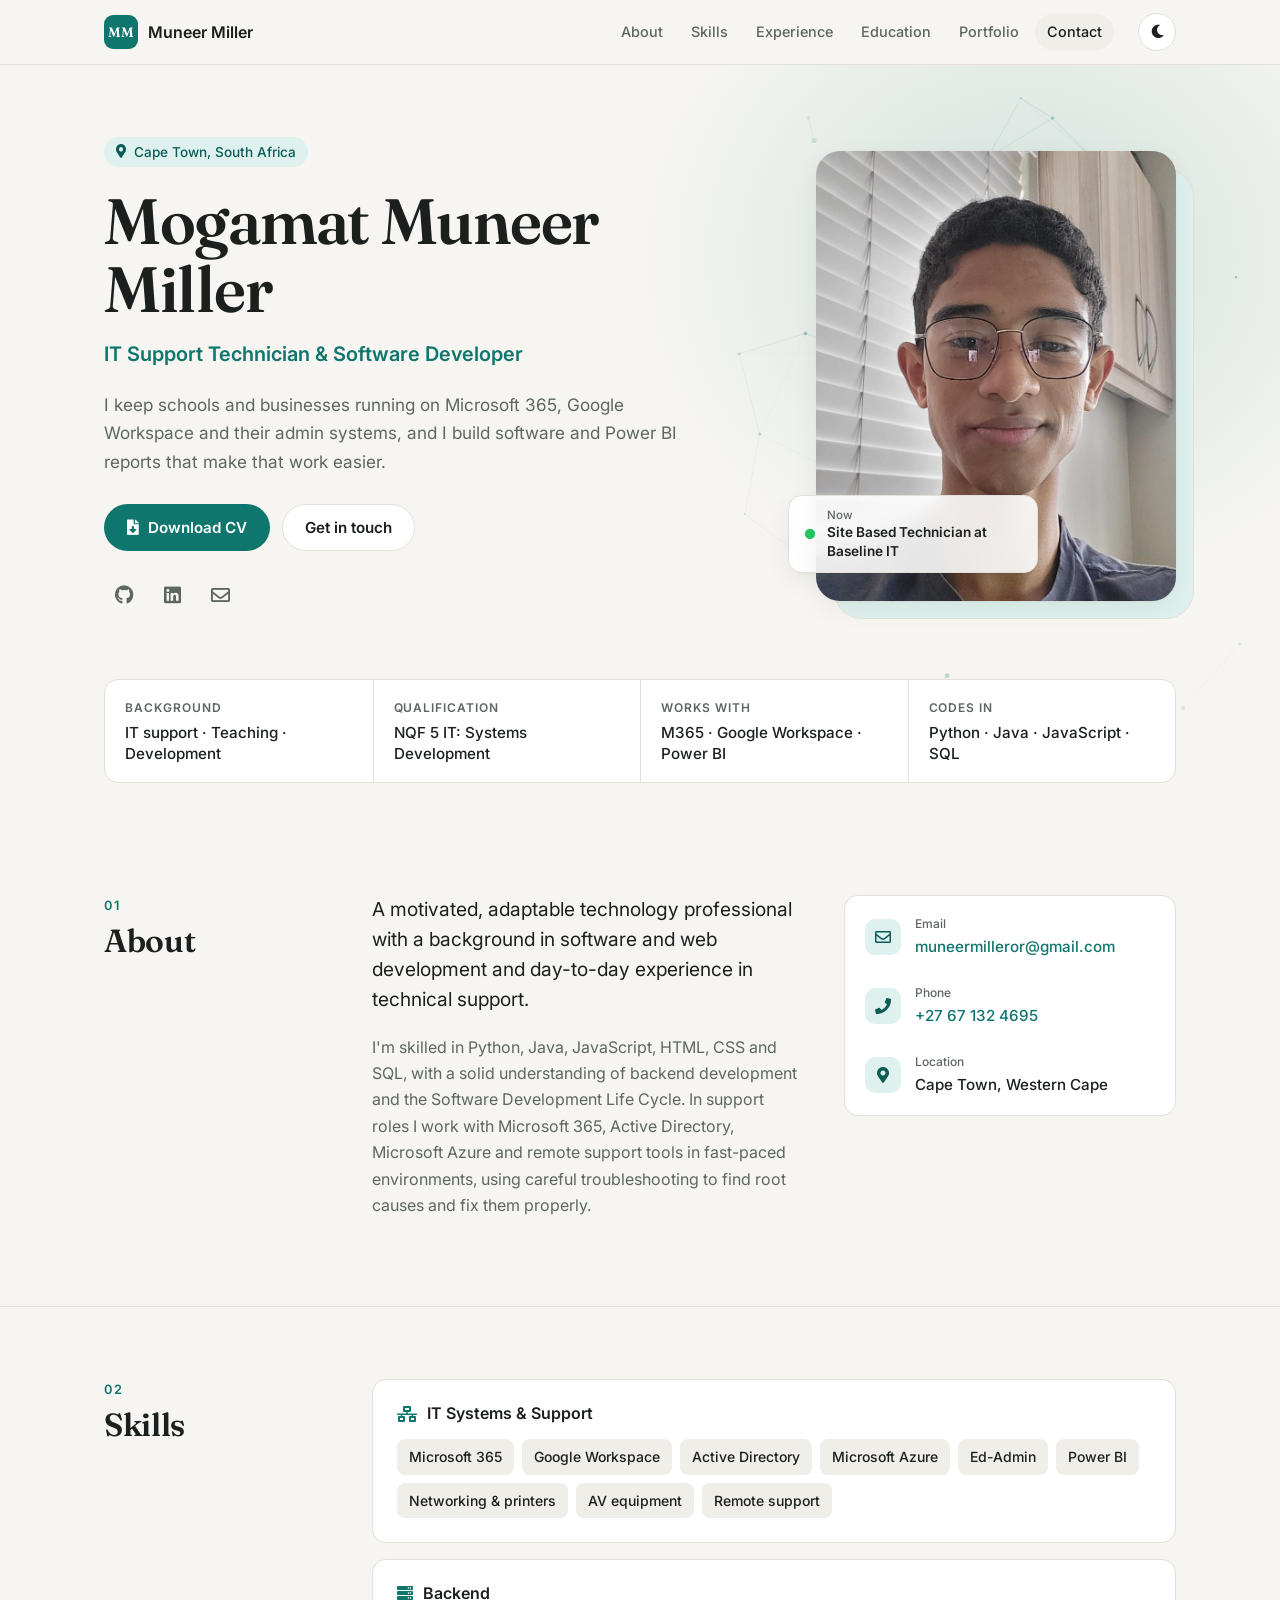
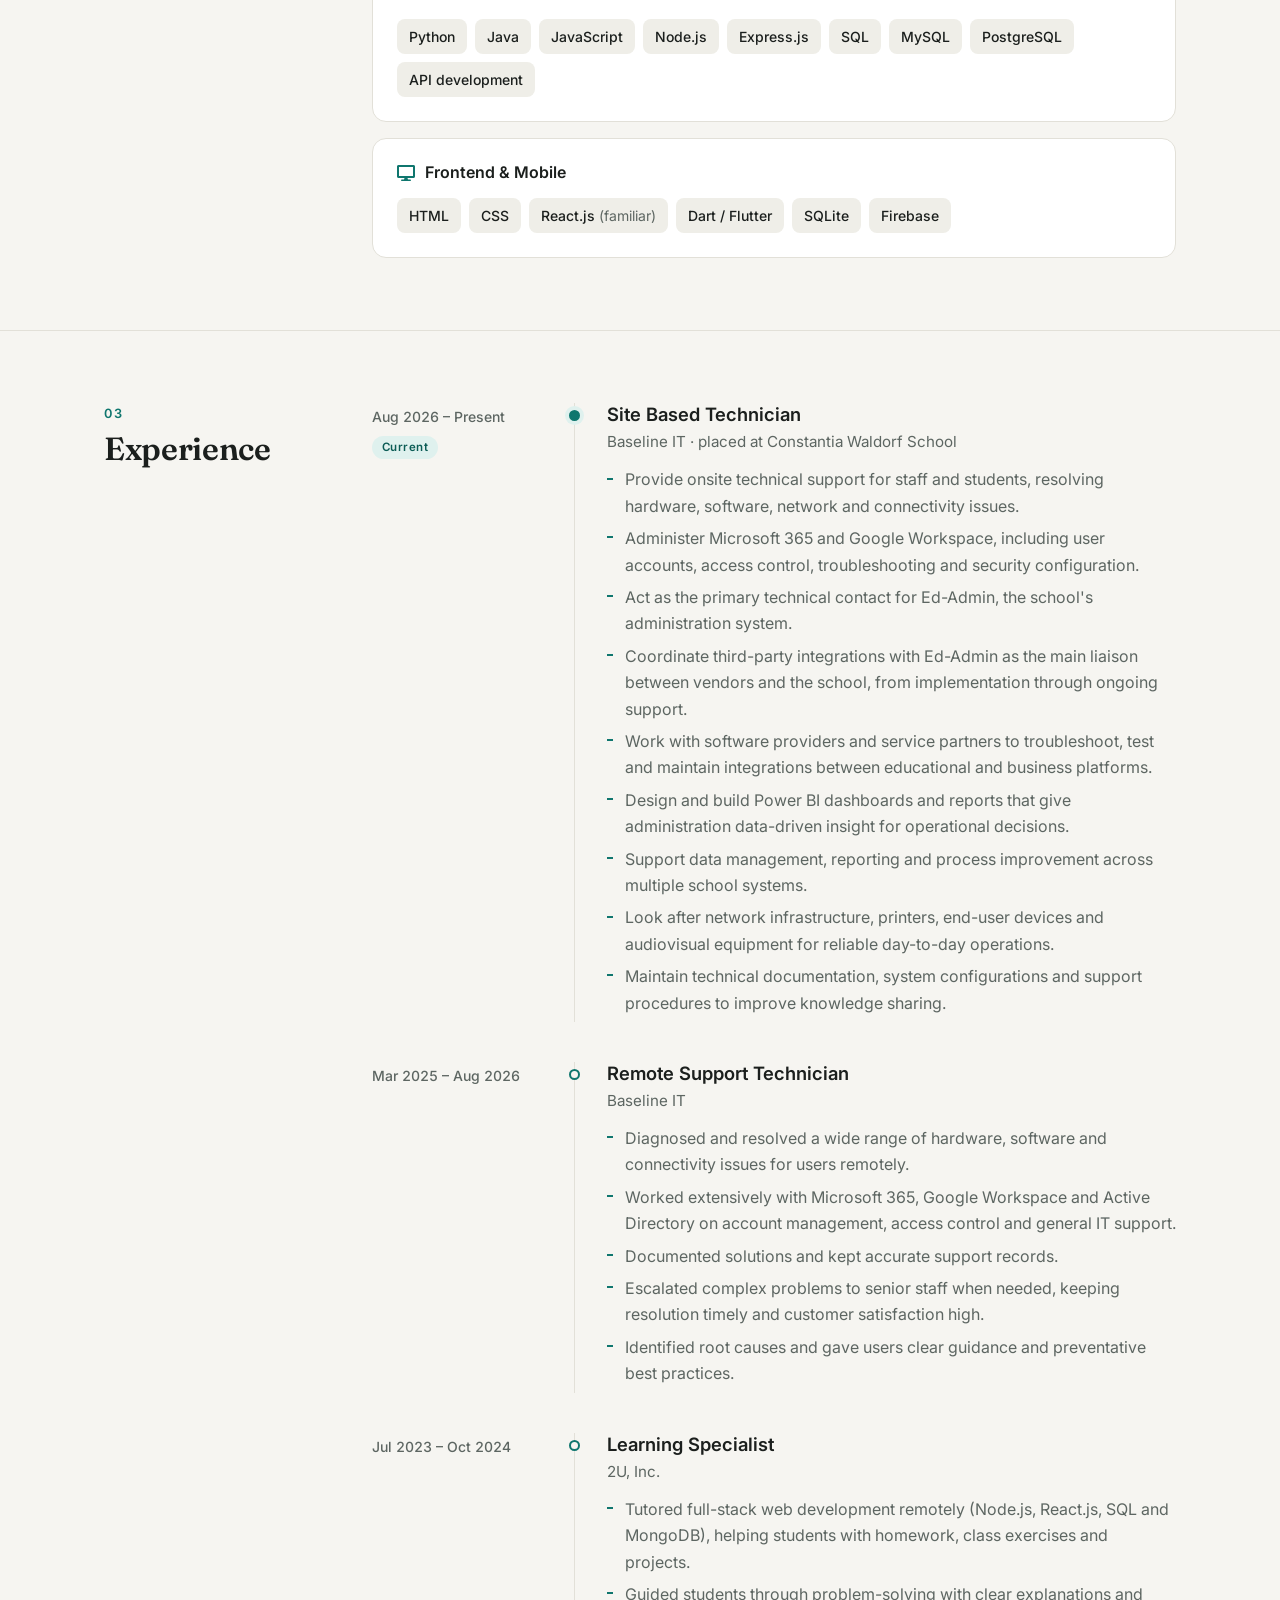
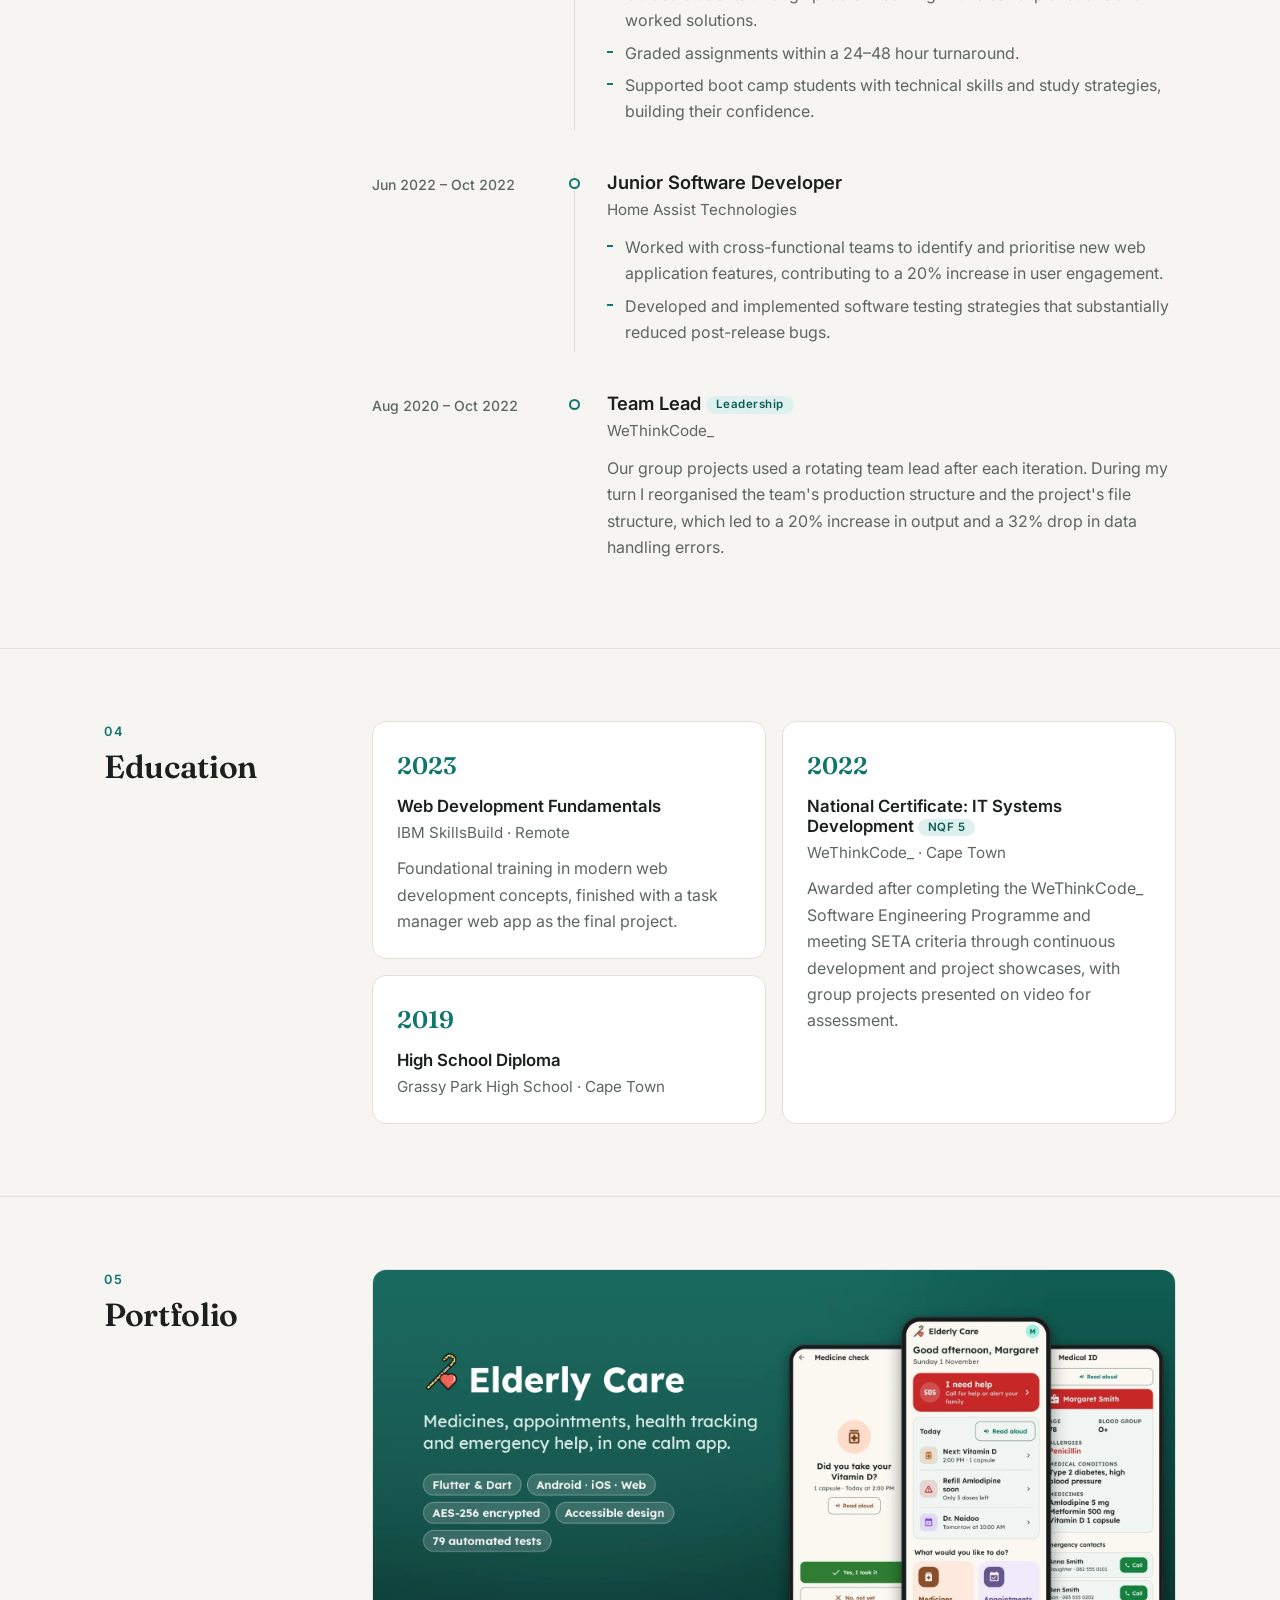
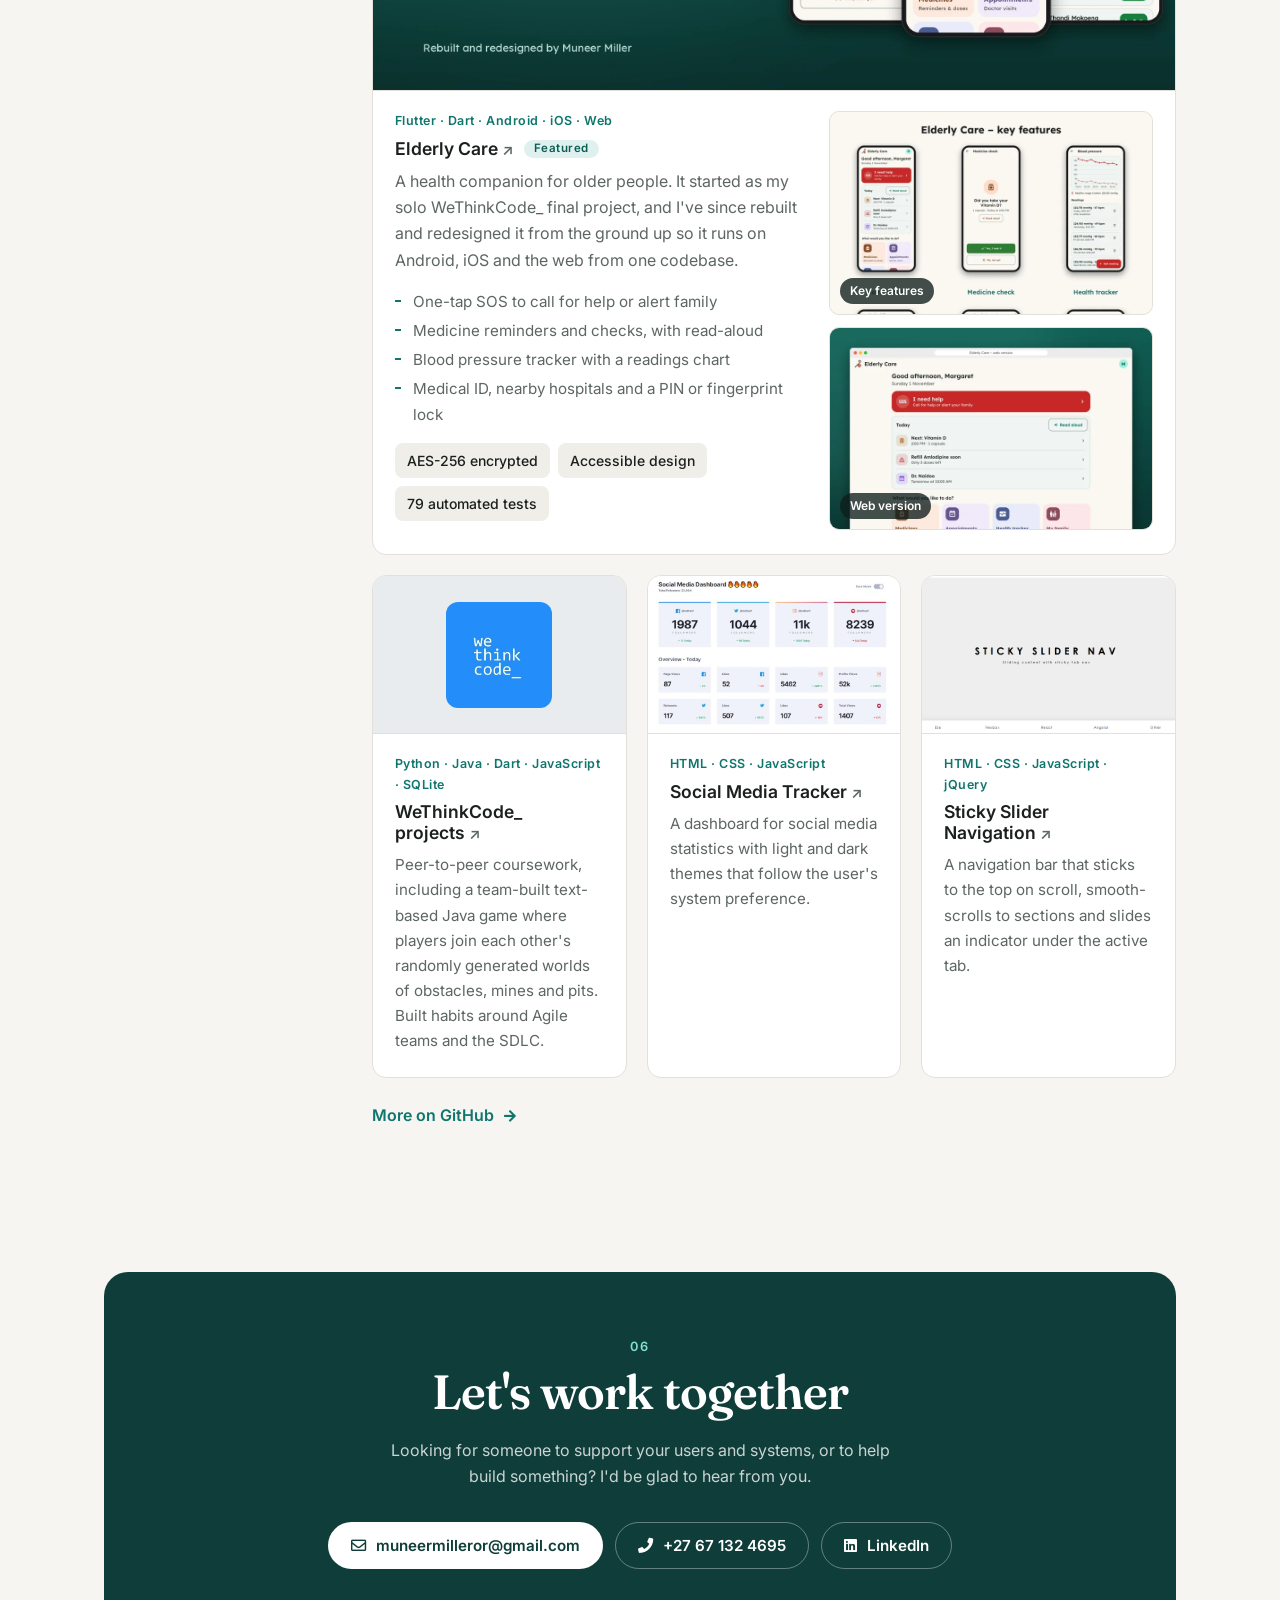
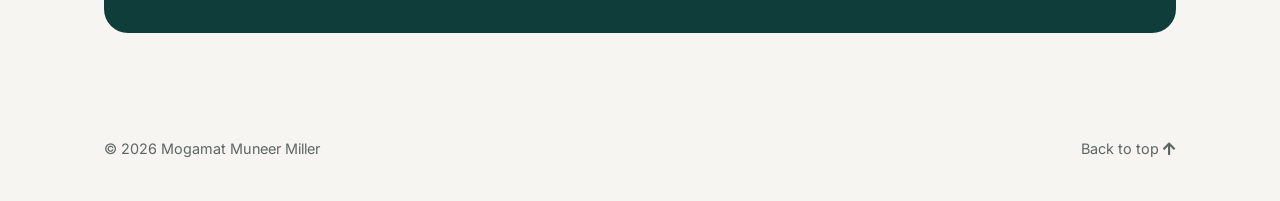
==== index.html @ 49e75837 "Feature the Elderly Care app in the portfolio with new screenshots - Elderly Care becomes a full-wid" ====
<!DOCTYPE html>
<html lang="en-ZA">
  <head>
    <meta charset="UTF-8">
    <meta name="viewport" content="width=device-width, initial-scale=1">
    <title>Mogamat Muneer Miller | IT Support &amp; Software Developer</title>
    <meta name="description" content="CV of Mogamat Muneer Miller, a Cape Town based IT technician and software developer working across Microsoft 365, Google Workspace, Power BI, Python, Java and JavaScript.">
    <meta name="author" content="Mogamat Muneer Miller">
    <meta property="og:type" content="profile">
    <meta property="og:title" content="Mogamat Muneer Miller | IT Support &amp; Software Developer">
    <meta property="og:description" content="IT technician and software developer based in Cape Town, South Africa.">
    <meta property="og:image" content="https://muneermiller.github.io/images/Profile_Pic.jpg">
    <meta name="theme-color" content="#f6f5f1" media="(prefers-color-scheme: light)">
    <meta name="theme-color" content="#121614" media="(prefers-color-scheme: dark)">
    <link rel="icon" href="data:image/svg+xml,%3Csvg xmlns='http://www.w3.org/2000/svg' viewBox='0 0 64 64'%3E%3Crect width='64' height='64' rx='14' fill='%230f766e'/%3E%3Ctext x='32' y='42' font-family='Georgia,serif' font-size='28' font-weight='600' fill='white' text-anchor='middle'%3EMM%3C/text%3E%3C/svg%3E">

    <!-- Apply saved theme before paint to avoid a flash -->
    <script>
      try {
        var t = localStorage.getItem('theme');
        if (t === 'dark' || t === 'light') document.documentElement.setAttribute('data-theme', t);
      } catch (e) {}
    </script>

    <link rel="preconnect" href="https://fonts.googleapis.com">
    <link rel="preconnect" href="https://fonts.gstatic.com" crossorigin>
    <link rel="stylesheet" href="https://fonts.googleapis.com/css2?family=Fraunces:opsz,wght@9..144,500;9..144,600&family=Inter:wght@400;500;600&display=swap">
    <link href="css/font-awesome/css/all.min.css?ver=2.0.0" rel="stylesheet">
    <link href="css/main.css?ver=2.0.0" rel="stylesheet">
  </head>
  <body id="top">
    <a class="skip-link" href="#main">Skip to content</a>

    <header class="site-header">
      <div class="container header-inner">
        <a class="brand" href="#top" aria-label="Back to top">
          <span class="brand-mark">MM</span>
          <span class="brand-name">Muneer Miller</span>
        </a>
        <nav class="site-nav" aria-label="Sections">
          <ul>
            <li><a href="#about">About</a></li>
            <li><a href="#skills">Skills</a></li>
            <li><a href="#experience">Experience</a></li>
            <li><a href="#education">Education</a></li>
            <li><a href="#portfolio">Portfolio</a></li>
            <li><a href="#contact">Contact</a></li>
          </ul>
        </nav>
        <button class="theme-toggle" id="theme-toggle" type="button" aria-label="Switch to dark mode">
          <i class="fas fa-moon" aria-hidden="true"></i>
          <i class="fas fa-sun" aria-hidden="true"></i>
        </button>
      </div>
    </header>

    <main id="main">
      <!-- Hero -->
      <section class="hero">
        <canvas class="hero-canvas" id="hero-canvas" aria-hidden="true"></canvas>
        <div class="container hero-grid">
          <div class="hero-text">
            <p class="eyebrow"><i class="fas fa-map-marker-alt" aria-hidden="true"></i> Cape Town, South Africa</p>
            <h1>Mogamat Muneer Miller</h1>
            <p class="hero-role">IT Support Technician &amp; Software Developer</p>
            <p class="hero-lede">I keep schools and businesses running on Microsoft 365, Google Workspace and their admin systems, and I build software and Power BI reports that make that work easier.</p>
            <div class="hero-actions">
              <a class="btn btn-primary" href="Mogamat%20Muneer%20Miller%20CV.pdf" target="_blank" rel="noopener"><i class="fas fa-file-download" aria-hidden="true"></i> Download CV</a>
              <a class="btn btn-ghost" href="#contact">Get in touch</a>
            </div>
            <ul class="hero-social">
              <li><a href="https://github.com/MuneerMiller" target="_blank" rel="noopener noreferrer" aria-label="GitHub"><i class="fab fa-github" aria-hidden="true"></i></a></li>
              <li><a href="https://www.linkedin.com/in/muneer-miller" target="_blank" rel="noopener noreferrer" aria-label="LinkedIn"><i class="fab fa-linkedin" aria-hidden="true"></i></a></li>
              <li><a href="mailto:muneermilleror@gmail.com" aria-label="Email"><i class="far fa-envelope" aria-hidden="true"></i></a></li>
            </ul>
          </div>
          <div class="hero-photo">
            <img src="images/Profile_Pic.jpg" width="899" height="989" alt="Portrait of Mogamat Muneer Miller">
            <div class="status-card">
              <span class="status-dot" aria-hidden="true"></span>
              <span><small>Now</small>Site Based Technician at Baseline IT</span>
            </div>
          </div>
        </div>
        <div class="container">
          <dl class="facts">
            <div><dt>Background</dt><dd>IT support · Teaching · Development</dd></div>
            <div><dt>Qualification</dt><dd>NQF 5 IT: Systems Development</dd></div>
            <div><dt>Works with</dt><dd>M365 · Google Workspace · Power BI</dd></div>
            <div><dt>Codes in</dt><dd>Python · Java · JavaScript · SQL</dd></div>
          </dl>
        </div>
      </section>

      <!-- About -->
      <section class="section" id="about">
        <div class="container section-grid">
          <header class="section-head">
            <span class="section-num">01</span>
            <h2>About</h2>
          </header>
          <div class="section-body about-grid">
            <div class="reveal">
              <p class="lead">A motivated, adaptable technology professional with a background in software and web development and day-to-day experience in technical support.</p>
              <p>I'm skilled in Python, Java, JavaScript, HTML, CSS and SQL, with a solid understanding of backend development and the Software Development Life Cycle. In support roles I work with Microsoft 365, Active Directory, Microsoft Azure and remote support tools in fast-paced environments, using careful troubleshooting to find root causes and fix them properly.</p>
            </div>
            <ul class="details reveal">
              <li><i class="far fa-envelope" aria-hidden="true"></i><span><small>Email</small><a href="mailto:muneermilleror@gmail.com">muneermilleror@gmail.com</a></span></li>
              <li><i class="fas fa-phone" aria-hidden="true"></i><span><small>Phone</small><a href="tel:+27671324695">+27 67 132 4695</a></span></li>
              <li><i class="fas fa-map-marker-alt" aria-hidden="true"></i><span><small>Location</small>Cape Town, Western Cape</span></li>
            </ul>
          </div>
        </div>
      </section>

      <!-- Skills -->
      <section class="section" id="skills">
        <div class="container section-grid">
          <header class="section-head">
            <span class="section-num">02</span>
            <h2>Skills</h2>
          </header>
          <div class="section-body skills-grid">
            <div class="skill-group reveal">
              <h3><i class="fas fa-network-wired" aria-hidden="true"></i> IT Systems &amp; Support</h3>
              <ul class="chips">
                <li>Microsoft 365</li>
                <li>Google Workspace</li>
                <li>Active Directory</li>
                <li>Microsoft Azure</li>
                <li>Ed-Admin</li>
                <li>Power BI</li>
                <li>Networking &amp; printers</li>
                <li>AV equipment</li>
                <li>Remote support</li>
              </ul>
            </div>
            <div class="skill-group reveal">
              <h3><i class="fas fa-server" aria-hidden="true"></i> Backend</h3>
              <ul class="chips">
                <li>Python</li>
                <li>Java</li>
                <li>JavaScript</li>
                <li>Node.js</li>
                <li>Express.js</li>
                <li>SQL</li>
                <li>MySQL</li>
                <li>PostgreSQL</li>
                <li>API development</li>
              </ul>
            </div>
            <div class="skill-group reveal">
              <h3><i class="fas fa-desktop" aria-hidden="true"></i> Frontend &amp; Mobile</h3>
              <ul class="chips">
                <li>HTML</li>
                <li>CSS</li>
                <li>React.js <em>(familiar)</em></li>
                <li>Dart / Flutter</li>
                <li>SQLite</li>
                <li>Firebase</li>
              </ul>
            </div>
          </div>
        </div>
      </section>

      <!-- Experience -->
      <section class="section" id="experience">
        <div class="container section-grid">
          <header class="section-head">
            <span class="section-num">03</span>
            <h2>Experience</h2>
          </header>
          <div class="section-body">
            <ol class="timeline">
              <li class="tl-item reveal">
                <div class="tl-meta">
                  <span class="tl-date">Aug 2026 – Present</span>
                  <span class="badge">Current</span>
                </div>
                <div class="tl-content">
                  <h3>Site Based Technician</h3>
                  <p class="tl-org">Baseline IT · placed at Constantia Waldorf School</p>
                  <ul>
                    <li>Provide onsite technical support for staff and students, resolving hardware, software, network and connectivity issues.</li>
                    <li>Administer Microsoft 365 and Google Workspace, including user accounts, access control, troubleshooting and security configuration.</li>
                    <li>Act as the primary technical contact for Ed-Admin, the school's administration system.</li>
                    <li>Coordinate third-party integrations with Ed-Admin as the main liaison between vendors and the school, from implementation through ongoing support.</li>
                    <li>Work with software providers and service partners to troubleshoot, test and maintain integrations between educational and business platforms.</li>
                    <li>Design and build Power BI dashboards and reports that give administration data-driven insight for operational decisions.</li>
                    <li>Support data management, reporting and process improvement across multiple school systems.</li>
                    <li>Look after network infrastructure, printers, end-user devices and audiovisual equipment for reliable day-to-day operations.</li>
                    <li>Maintain technical documentation, system configurations and support procedures to improve knowledge sharing.</li>
                  </ul>
                </div>
              </li>
              <li class="tl-item reveal">
                <div class="tl-meta">
                  <span class="tl-date">Mar 2025 – Aug 2026</span>
                </div>
                <div class="tl-content">
                  <h3>Remote Support Technician</h3>
                  <p class="tl-org">Baseline IT</p>
                  <ul>
                    <li>Diagnosed and resolved a wide range of hardware, software and connectivity issues for users remotely.</li>
                    <li>Worked extensively with Microsoft 365, Google Workspace and Active Directory on account management, access control and general IT support.</li>
                    <li>Documented solutions and kept accurate support records.</li>
                    <li>Escalated complex problems to senior staff when needed, keeping resolution timely and customer satisfaction high.</li>
                    <li>Identified root causes and gave users clear guidance and preventative best practices.</li>
                  </ul>
                </div>
              </li>
              <li class="tl-item reveal">
                <div class="tl-meta">
                  <span class="tl-date">Jul 2023 – Oct 2024</span>
                </div>
                <div class="tl-content">
                  <h3>Learning Specialist</h3>
                  <p class="tl-org">2U, Inc.</p>
                  <ul>
                    <li>Tutored full-stack web development remotely (Node.js, React.js, SQL and MongoDB), helping students with homework, class exercises and projects.</li>
                    <li>Guided students through problem-solving with clear explanations and worked solutions.</li>
                    <li>Graded assignments within a 24–48 hour turnaround.</li>
                    <li>Supported boot camp students with technical skills and study strategies, building their confidence.</li>
                  </ul>
                </div>
              </li>
              <li class="tl-item reveal">
                <div class="tl-meta">
                  <span class="tl-date">Jun 2022 – Oct 2022</span>
                </div>
                <div class="tl-content">
                  <h3>Junior Software Developer</h3>
                  <p class="tl-org">Home Assist Technologies</p>
                  <ul>
                    <li>Worked with cross-functional teams to identify and prioritise new web application features, contributing to a 20% increase in user engagement.</li>
                    <li>Developed and implemented software testing strategies that substantially reduced post-release bugs.</li>
                  </ul>
                </div>
              </li>
              <li class="tl-item reveal">
                <div class="tl-meta">
                  <span class="tl-date">Aug 2020 – Oct 2022</span>
                </div>
                <div class="tl-content">
                  <h3>Team Lead <span class="tag">Leadership</span></h3>
                  <p class="tl-org">WeThinkCode_</p>
                  <p>Our group projects used a rotating team lead after each iteration. During my turn I reorganised the team's production structure and the project's file structure, which led to a 20% increase in output and a 32% drop in data handling errors.</p>
                </div>
              </li>
            </ol>
          </div>
        </div>
      </section>

      <!-- Education -->
      <section class="section" id="education">
        <div class="container section-grid">
          <header class="section-head">
            <span class="section-num">04</span>
            <h2>Education</h2>
          </header>
          <div class="section-body edu-grid">
            <article class="card edu reveal">
              <span class="edu-year">2023</span>
              <h3>Web Development Fundamentals</h3>
              <p class="tl-org">IBM SkillsBuild · Remote</p>
              <p>Foundational training in modern web development concepts, finished with a task manager web app as the final project.</p>
            </article>
            <article class="card edu reveal">
              <span class="edu-year">2022</span>
              <h3>National Certificate: IT Systems Development <span class="tag">NQF 5</span></h3>
              <p class="tl-org">WeThinkCode_ · Cape Town</p>
              <p>Awarded after completing the WeThinkCode_ Software Engineering Programme and meeting SETA criteria through continuous development and project showcases, with group projects presented on video for assessment.</p>
            </article>
            <article class="card edu reveal">
              <span class="edu-year">2019</span>
              <h3>High School Diploma</h3>
              <p class="tl-org">Grassy Park High School · Cape Town</p>
            </article>
          </div>
        </div>
      </section>

      <!-- Portfolio -->
      <section class="section" id="portfolio">
        <div class="container section-grid">
          <header class="section-head">
            <span class="section-num">05</span>
            <h2>Portfolio</h2>
          </header>
          <div class="section-body">
            <article class="project project-featured reveal">
              <a class="project-media featured-media" href="images/elderly-care-banner.webp" data-lightbox aria-label="View the Elderly Care overview image full size">
                <img src="images/elderly-care-banner.webp" srcset="images/elderly-care-banner-thumb.webp 720w, images/elderly-care-banner.webp 2000w" sizes="(max-width: 960px) 100vw, 850px" width="2000" height="1050" alt="Elderly Care app on three phones: medicine check, home screen with SOS button, and medical ID" loading="lazy">
              </a>
              <div class="project-body featured-body">
                <div class="featured-text">
                  <p class="project-stack">Flutter · Dart · Android · iOS · Web</p>
                  <h3><a href="https://github.com/MuneerMiller/WeThinkCode-Projects/tree/main/elderly_app-master" target="_blank" rel="noopener noreferrer">Elderly Care</a> <span class="tag">Featured</span></h3>
                  <p>A health companion for older people. It started as my solo WeThinkCode_ final project, and I've since rebuilt and redesigned it from the ground up so it runs on Android, iOS and the web from one codebase.</p>
                  <ul class="feature-list">
                    <li>One-tap SOS to call for help or alert family</li>
                    <li>Medicine reminders and checks, with read-aloud</li>
                    <li>Blood pressure tracker with a readings chart</li>
                    <li>Medical ID, nearby hospitals and a PIN or fingerprint lock</li>
                  </ul>
                  <ul class="chips">
                    <li>AES-256 encrypted</li>
                    <li>Accessible design</li>
                    <li>79 automated tests</li>
                  </ul>
                </div>
                <div class="gallery">
                  <a href="images/elderly-care-features.webp" data-lightbox data-caption="Key features: home and SOS, medicine check, health tracker, medical ID, hospitals nearby, PIN lock">
                    <img src="images/elderly-care-features-thumb.webp" width="720" height="786" alt="Six Elderly Care screens: home and SOS, medicine check, health tracker, medical ID, hospitals nearby and PIN lock" loading="lazy">
                    <span>Key features</span>
                  </a>
                  <a href="images/elderly-care-web.webp" data-lightbox data-caption="Elderly Care running in a web browser">
                    <img src="images/elderly-care-web-thumb.webp" width="720" height="505" alt="Elderly Care home screen in a desktop web browser" loading="lazy">
                    <span>Web version</span>
                  </a>
                </div>
              </div>
            </article>
            <div class="projects">
              <article class="project reveal">
                <a class="project-media media-contain" href="https://github.com/MuneerMiller/WeThinkCode-Projects" target="_blank" rel="noopener noreferrer" tabindex="-1">
                  <img src="images/pHuuhgmu_400x400.jpg" width="387" height="387" alt="WeThinkCode_ logo" loading="lazy">
                </a>
                <div class="project-body">
                  <p class="project-stack">Python · Java · Dart · JavaScript · SQLite</p>
                  <h3><a href="https://github.com/MuneerMiller/WeThinkCode-Projects" target="_blank" rel="noopener noreferrer">WeThinkCode_ projects</a></h3>
                  <p>Peer-to-peer coursework, including a team-built text-based Java game where players join each other's randomly generated worlds of obstacles, mines and pits. Built habits around Agile teams and the SDLC.</p>
                </div>
              </article>
              <article class="project reveal">
                <a class="project-media" href="https://github.com/MuneerMiller/WebApp" target="_blank" rel="noopener noreferrer" tabindex="-1">
                  <img src="images/light_mode_pic.jpeg" width="800" height="449" alt="Social media tracker dashboard in light mode" loading="lazy">
                </a>
                <div class="project-body">
                  <p class="project-stack">HTML · CSS · JavaScript</p>
                  <h3><a href="https://github.com/MuneerMiller/WebApp" target="_blank" rel="noopener noreferrer">Social Media Tracker</a></h3>
                  <p>A dashboard for social media statistics with light and dark themes that follow the user's system preference.</p>
                </div>
              </article>
              <article class="project reveal">
                <a class="project-media" href="https://github.com/MuneerMiller/Responsive-Home-Sticky-Slider-Navigation" target="_blank" rel="noopener noreferrer" tabindex="-1">
                  <img src="images/Sticky%20screenshot.png" width="1366" height="768" alt="Sticky slider navigation bar" loading="lazy">
                </a>
                <div class="project-body">
                  <p class="project-stack">HTML · CSS · JavaScript · jQuery</p>
                  <h3><a href="https://github.com/MuneerMiller/Responsive-Home-Sticky-Slider-Navigation" target="_blank" rel="noopener noreferrer">Sticky Slider Navigation</a></h3>
                  <p>A navigation bar that sticks to the top on scroll, smooth-scrolls to sections and slides an indicator under the active tab.</p>
                </div>
              </article>
            </div>
            <p class="more-link reveal"><a href="https://github.com/MuneerMiller" target="_blank" rel="noopener noreferrer">More on GitHub <i class="fas fa-arrow-right" aria-hidden="true"></i></a></p>
          </div>
        </div>
      </section>

      <!-- Contact -->
      <section class="section" id="contact">
        <div class="container">
          <div class="contact-card reveal">
            <span class="section-num">06</span>
            <h2>Let's work together</h2>
            <p>Looking for someone to support your users and systems, or to help build something? I'd be glad to hear from you.</p>
            <div class="contact-actions">
              <a class="btn btn-light" href="mailto:muneermilleror@gmail.com"><i class="far fa-envelope" aria-hidden="true"></i> muneermilleror@gmail.com</a>
              <a class="btn btn-outline-light" href="tel:+27671324695"><i class="fas fa-phone" aria-hidden="true"></i> +27 67 132 4695</a>
              <a class="btn btn-outline-light" href="https://www.linkedin.com/in/muneer-miller" target="_blank" rel="noopener noreferrer"><i class="fab fa-linkedin" aria-hidden="true"></i> LinkedIn</a>
            </div>
          </div>
        </div>
      </section>
    </main>

    <dialog class="lightbox" id="lightbox" aria-label="Image viewer">
      <button class="lightbox-close" type="button" aria-label="Close"><i class="fas fa-times" aria-hidden="true"></i></button>
      <img src="" alt="">
      <p class="lightbox-caption"></p>
    </dialog>

    <footer class="site-footer">
      <div class="container footer-inner">
        <span>© <span id="year">2026</span> Mogamat Muneer Miller</span>
        <a href="#top">Back to top <i class="fas fa-arrow-up" aria-hidden="true"></i></a>
      </div>
    </footer>

    <script src="scripts/main.js?ver=2.0.0"></script>
  </body>
</html>
---- css/main.css ----
/* ===== Design tokens ===== */
:root {
  --bg: #f6f5f1;
  --surface: #ffffff;
  --surface-2: #efeee8;
  --text: #1b1f1d;
  --muted: #5d6662;
  --line: #e2e0d8;
  --accent: #0f766e;
  --accent-strong: #0b5c55;
  --accent-soft: #dff1ee;
  --on-accent: #ffffff;
  --contact-bg: #0f3d39;
  --shadow: 0 1px 2px rgba(20, 30, 25, 0.04), 0 8px 24px rgba(20, 30, 25, 0.06);

  --font-display: 'Fraunces', Georgia, 'Times New Roman', serif;
  --font-body: 'Inter', system-ui, -apple-system, 'Segoe UI', Roboto, sans-serif;
  --radius: 14px;
  --header-h: 64px;
}

@media (prefers-color-scheme: dark) {
  :root:not([data-theme="light"]) {
    --bg: #121614;
    --surface: #1a1f1d;
    --surface-2: #222826;
    --text: #e9ece9;
    --muted: #9aa5a0;
    --line: #2c3431;
    --accent: #3cc7b6;
    --accent-strong: #6fdccd;
    --accent-soft: #173a36;
    --on-accent: #0b1f1c;
    --contact-bg: #133b37;
    --shadow: 0 1px 2px rgba(0, 0, 0, 0.3), 0 8px 24px rgba(0, 0, 0, 0.25);
  }
}

:root[data-theme="dark"] {
  --bg: #121614;
  --surface: #1a1f1d;
  --surface-2: #222826;
  --text: #e9ece9;
  --muted: #9aa5a0;
  --line: #2c3431;
  --accent: #3cc7b6;
  --accent-strong: #6fdccd;
  --accent-soft: #173a36;
  --on-accent: #0b1f1c;
  --contact-bg: #133b37;
  --shadow: 0 1px 2px rgba(0, 0, 0, 0.3), 0 8px 24px rgba(0, 0, 0, 0.25);
}

/* ===== Base ===== */
*,
*::before,
*::after {
  box-sizing: border-box;
}

html {
  scroll-behavior: smooth;
  scroll-padding-top: calc(var(--header-h) + 16px);
  -webkit-text-size-adjust: 100%;
}

body {
  margin: 0;
  background: var(--bg);
  color: var(--text);
  font-family: var(--font-body);
  font-size: 1rem;
  line-height: 1.65;
  -webkit-font-smoothing: antialiased;
  transition: background-color 0.25s ease, color 0.25s ease;
}

img {
  display: block;
  max-width: 100%;
  height: auto;
}

a {
  color: var(--accent);
  text-decoration: none;
}

a:hover {
  color: var(--accent-strong);
}

:focus-visible {
  outline: 2px solid var(--accent);
  outline-offset: 3px;
  border-radius: 4px;
}

h1, h2, h3 {
  margin: 0;
  line-height: 1.2;
}

p {
  margin: 0 0 1em;
}

ul, ol {
  margin: 0;
  padding: 0;
  list-style: none;
}

.container {
  width: 100%;
  max-width: 1120px;
  margin: 0 auto;
  padding: 0 24px;
}

.skip-link {
  position: absolute;
  left: 16px;
  top: -48px;
  z-index: 100;
  padding: 8px 14px;
  background: var(--accent);
  color: var(--on-accent);
  border-radius: 8px;
}

.skip-link:focus {
  top: 12px;
}

/* ===== Header ===== */
.site-header {
  position: sticky;
  top: 0;
  z-index: 50;
  background: color-mix(in srgb, var(--bg) 85%, transparent);
  backdrop-filter: saturate(160%) blur(12px);
  -webkit-backdrop-filter: saturate(160%) blur(12px);
  border-bottom: 1px solid var(--line);
}

.header-inner {
  display: flex;
  align-items: center;
  gap: 24px;
  height: var(--header-h);
}

.brand {
  display: flex;
  align-items: center;
  gap: 10px;
  color: var(--text);
  font-weight: 600;
}

.brand:hover {
  color: var(--text);
}

.brand-mark {
  display: grid;
  place-items: center;
  width: 34px;
  height: 34px;
  border-radius: 9px;
  background: var(--accent);
  color: var(--on-accent);
  font-family: var(--font-display);
  font-size: 0.85rem;
  letter-spacing: 0.02em;
}

.site-nav {
  margin-left: auto;
}

.site-nav ul {
  display: flex;
  gap: 4px;
}

.site-nav a {
  display: block;
  padding: 6px 12px;
  border-radius: 999px;
  color: var(--muted);
  font-size: 0.9rem;
  font-weight: 500;
  transition: color 0.2s, background-color 0.2s;
}

.site-nav a:hover,
.site-nav a.active {
  color: var(--text);
  background: var(--surface-2);
}

.theme-toggle {
  display: grid;
  place-items: center;
  width: 38px;
  height: 38px;
  flex: none;
  border: 1px solid var(--line);
  border-radius: 50%;
  background: var(--surface);
  color: var(--text);
  cursor: pointer;
  transition: border-color 0.2s;
}

.theme-toggle:hover {
  border-color: var(--accent);
}

.theme-toggle .fa-sun {
  display: none;
}

:root[data-theme="dark"] .theme-toggle .fa-sun {
  display: inline;
}

:root[data-theme="dark"] .theme-toggle .fa-moon {
  display: none;
}

@media (prefers-color-scheme: dark) {
  :root:not([data-theme="light"]) .theme-toggle .fa-sun {
    display: inline;
  }

  :root:not([data-theme="light"]) .theme-toggle .fa-moon {
    display: none;
  }
}

/* ===== Buttons ===== */
.btn {
  display: inline-flex;
  align-items: center;
  justify-content: center;
  gap: 10px;
  min-height: 46px;
  padding: 10px 22px;
  border: 1px solid transparent;
  border-radius: 999px;
  font-size: 0.95rem;
  font-weight: 600;
  transition: transform 0.15s ease, background-color 0.2s, border-color 0.2s, color 0.2s;
}

.btn:hover {
  transform: translateY(-1px);
}

.btn-primary {
  background: var(--accent);
  color: var(--on-accent);
}

.btn-primary:hover {
  background: var(--accent-strong);
  color: var(--on-accent);
}

.btn-ghost {
  border-color: var(--line);
  color: var(--text);
  background: var(--surface);
}

.btn-ghost:hover {
  border-color: var(--accent);
  color: var(--text);
}

.btn-light {
  background: #fff;
  color: #0f3d39;
}

.btn-light:hover {
  color: #0f3d39;
  background: #e8f5f2;
}

.btn-outline-light {
  border-color: rgba(255, 255, 255, 0.35);
  color: #fff;
}

.btn-outline-light:hover {
  border-color: #fff;
  color: #fff;
}

/* ===== Hero ===== */
.hero {
  position: relative;
  padding: 72px 0 40px;
  overflow: hidden;
  isolation: isolate;
}

.hero::before {
  content: '';
  position: absolute;
  z-index: -2;
  top: -20%;
  right: -10%;
  width: 60%;
  height: 90%;
  background: radial-gradient(closest-side, color-mix(in srgb, var(--accent) 16%, transparent), transparent);
  pointer-events: none;
}

.hero-canvas {
  position: absolute;
  z-index: -1;
  inset: 0;
  width: 100%;
  height: 100%;
  pointer-events: none;
  -webkit-mask-image: radial-gradient(ellipse 45% 75% at 82% 42%, #000 25%, transparent 70%);
          mask-image: radial-gradient(ellipse 45% 75% at 82% 42%, #000 25%, transparent 70%);
}

/* Staggered entrance */
@keyframes rise {
  from {
    opacity: 0;
    transform: translateY(14px);
  }
}

.hero-text > *,
.hero-photo,
.facts {
  animation: rise 0.7s cubic-bezier(0.2, 0.7, 0.2, 1) both;
}

.hero-text > :nth-child(2) { animation-delay: 0.06s; }
.hero-text > :nth-child(3) { animation-delay: 0.14s; }
.hero-text > :nth-child(4) { animation-delay: 0.2s; }
.hero-text > :nth-child(5) { animation-delay: 0.26s; }
.hero-text > :nth-child(6) { animation-delay: 0.32s; }
.hero-photo { animation-delay: 0.18s; }
.facts { animation-delay: 0.4s; }

.status-card {
  position: absolute;
  left: -28px;
  bottom: 28px;
  display: flex;
  align-items: center;
  gap: 12px;
  max-width: 250px;
  padding: 12px 16px;
  border: 1px solid var(--line);
  border-radius: 14px;
  background: color-mix(in srgb, var(--surface) 88%, transparent);
  backdrop-filter: blur(10px);
  -webkit-backdrop-filter: blur(10px);
  box-shadow: var(--shadow);
  font-size: 0.85rem;
  font-weight: 600;
  line-height: 1.35;
}

.status-card small {
  display: block;
  color: var(--muted);
  font-size: 0.72rem;
  font-weight: 500;
}

.status-dot {
  position: relative;
  width: 10px;
  height: 10px;
  flex: none;
  border-radius: 50%;
  background: #22c55e;
}

.status-dot::after {
  content: '';
  position: absolute;
  inset: 0;
  border-radius: 50%;
  background: #22c55e;
  animation: ping 2.4s cubic-bezier(0, 0, 0.2, 1) infinite;
}

@keyframes ping {
  75%,
  100% {
    transform: scale(2.4);
    opacity: 0;
  }
}

.hero-grid {
  display: grid;
  grid-template-columns: minmax(0, 1.5fr) minmax(0, 1fr);
  gap: 56px;
  align-items: center;
}

.eyebrow {
  display: inline-flex;
  align-items: center;
  gap: 8px;
  margin-bottom: 20px;
  padding: 4px 12px;
  border-radius: 999px;
  background: var(--accent-soft);
  color: var(--accent-strong);
  font-size: 0.85rem;
  font-weight: 500;
}

.hero h1 {
  font-family: var(--font-display);
  font-weight: 600;
  font-size: clamp(2.4rem, 5.5vw, 4rem);
  letter-spacing: -0.02em;
  line-height: 1.05;
}

.hero-role {
  margin: 16px 0 20px;
  color: var(--accent);
  font-size: clamp(1.05rem, 2vw, 1.25rem);
  font-weight: 600;
}

.hero-lede {
  max-width: 54ch;
  color: var(--muted);
  font-size: 1.075rem;
}

.hero-actions {
  display: flex;
  flex-wrap: wrap;
  gap: 12px;
  margin-top: 28px;
}

.hero-social {
  display: flex;
  gap: 8px;
  margin-top: 24px;
}

.hero-social a {
  display: grid;
  place-items: center;
  width: 40px;
  height: 40px;
  border-radius: 50%;
  color: var(--muted);
  font-size: 1.2rem;
  transition: color 0.2s, background-color 0.2s;
}

.hero-social a:hover {
  color: var(--text);
  background: var(--surface-2);
}

.hero-photo {
  position: relative;
  justify-self: end;
  width: 100%;
  max-width: 360px;
}

.hero-photo::before {
  content: '';
  position: absolute;
  inset: 18px -18px -18px 18px;
  border-radius: 28px;
  background: var(--accent-soft);
  border: 1px solid var(--line);
}

.hero-photo img {
  position: relative;
  width: 100%;
  aspect-ratio: 4 / 5;
  object-fit: cover;
  object-position: 50% 30%;
  border-radius: 24px;
  box-shadow: var(--shadow);
}

.facts {
  display: grid;
  grid-template-columns: repeat(4, minmax(0, 1fr));
  margin: 64px 0 0;
  border: 1px solid var(--line);
  border-radius: var(--radius);
  background: var(--surface);
  overflow: hidden;
}

.facts div {
  padding: 18px 20px;
}

.facts div + div {
  border-left: 1px solid var(--line);
}

.facts dt {
  margin-bottom: 4px;
  color: var(--muted);
  font-size: 0.75rem;
  font-weight: 600;
  letter-spacing: 0.08em;
  text-transform: uppercase;
}

.facts dd {
  margin: 0;
  font-size: 0.95rem;
  font-weight: 500;
  line-height: 1.4;
}

/* ===== Sections ===== */
.section {
  padding: 72px 0;
}

.section + .section {
  border-top: 1px solid var(--line);
}

.section-grid {
  display: grid;
  grid-template-columns: 220px minmax(0, 1fr);
  gap: 48px;
}

.section-head {
  position: sticky;
  top: calc(var(--header-h) + 32px);
  align-self: start;
}

.section-num {
  display: block;
  margin-bottom: 6px;
  color: var(--accent);
  font-size: 0.8rem;
  font-weight: 600;
  letter-spacing: 0.12em;
}

.section-head h2 {
  font-family: var(--font-display);
  font-weight: 600;
  font-size: 2rem;
  letter-spacing: -0.01em;
}

.lead {
  font-size: 1.2rem;
  line-height: 1.55;
  color: var(--text);
}

.section-body p {
  color: var(--muted);
}

.section-body .lead {
  color: var(--text);
}

/* About */
.about-grid {
  display: grid;
  grid-template-columns: minmax(0, 1.3fr) minmax(0, 1fr);
  gap: 40px;
}

.details {
  display: grid;
  gap: 4px;
  align-self: start;
  padding: 8px;
  border: 1px solid var(--line);
  border-radius: var(--radius);
  background: var(--surface);
}

.details li {
  display: flex;
  align-items: center;
  gap: 14px;
  padding: 10px 12px;
}

.details i {
  display: grid;
  place-items: center;
  width: 36px;
  height: 36px;
  flex: none;
  border-radius: 10px;
  background: var(--accent-soft);
  color: var(--accent-strong);
}

.details span {
  display: flex;
  flex-direction: column;
  min-width: 0;
  font-size: 0.95rem;
  font-weight: 500;
  overflow-wrap: break-word;
}

.details small {
  color: var(--muted);
  font-size: 0.75rem;
  font-weight: 500;
}

/* Skills */
.skills-grid {
  display: grid;
  gap: 16px;
}

.skill-group {
  padding: 24px;
  border: 1px solid var(--line);
  border-radius: var(--radius);
  background: var(--surface);
}

.skill-group h3 {
  display: flex;
  align-items: center;
  gap: 10px;
  margin-bottom: 16px;
  font-size: 1rem;
  font-weight: 600;
}

.skill-group h3 i {
  color: var(--accent);
}

.chips {
  display: flex;
  flex-wrap: wrap;
  gap: 8px;
}

.chips li {
  padding: 5px 11px;
  border: 1px solid transparent;
  border-radius: 8px;
  background: var(--surface-2);
  transition: border-color 0.2s, background-color 0.2s;
  font-size: 0.875rem;
  font-weight: 500;
}

.chips li:hover {
  border-color: color-mix(in srgb, var(--accent) 45%, transparent);
  background: var(--accent-soft);
}

.chips em {
  color: var(--muted);
  font-style: normal;
  font-weight: 400;
}

/* Experience timeline */
.timeline {
  position: relative;
}

.tl-item {
  position: relative;
  display: grid;
  grid-template-columns: 170px minmax(0, 1fr);
  gap: 32px;
  padding-bottom: 40px;
}

.tl-item:last-child {
  padding-bottom: 0;
}

.tl-content {
  position: relative;
  padding-left: 32px;
  border-left: 1px solid var(--line);
}

.tl-item:last-child .tl-content {
  border-left-color: transparent;
}

.tl-content::before {
  content: '';
  position: absolute;
  left: -6px;
  top: 7px;
  width: 11px;
  height: 11px;
  border-radius: 50%;
  background: var(--bg);
  border: 2px solid var(--accent);
}

.tl-item:first-child .tl-content::before {
  background: var(--accent);
  box-shadow: 0 0 0 4px var(--accent-soft);
}

.tl-meta {
  display: flex;
  flex-direction: column;
  align-items: flex-start;
  gap: 8px;
  padding-top: 2px;
}

.tl-date {
  color: var(--muted);
  font-size: 0.875rem;
  font-weight: 500;
  font-variant-numeric: tabular-nums;
}

.badge,
.tag {
  display: inline-block;
  padding: 2px 10px;
  border-radius: 999px;
  background: var(--accent-soft);
  color: var(--accent-strong);
  font-family: var(--font-body);
  font-size: 0.72rem;
  font-weight: 600;
  letter-spacing: 0.04em;
  vertical-align: middle;
}

.tl-content h3 {
  font-size: 1.15rem;
  font-weight: 600;
}

.tl-org {
  margin: 4px 0 12px;
  color: var(--muted);
  font-size: 0.95rem;
}

.tl-content ul li {
  position: relative;
  padding-left: 18px;
  margin-bottom: 6px;
  color: var(--muted);
}

.tl-content ul li::before {
  content: '';
  position: absolute;
  left: 0;
  top: 0.7em;
  width: 6px;
  height: 2px;
  background: var(--accent);
}

/* Education */
.edu-grid {
  display: grid;
  grid-template-columns: repeat(2, minmax(0, 1fr));
  gap: 16px;
}

.card {
  padding: 24px;
  border: 1px solid var(--line);
  border-radius: var(--radius);
  background: var(--surface);
}

.edu:nth-child(2) {
  grid-row: span 2;
}

.edu-year {
  display: block;
  margin-bottom: 10px;
  color: var(--accent);
  font-family: var(--font-display);
  font-size: 1.5rem;
  font-weight: 600;
}

.edu h3 {
  font-size: 1.05rem;
  font-weight: 600;
}

.edu .tl-org {
  margin-bottom: 10px;
}

.edu p:last-child {
  margin-bottom: 0;
}

/* Portfolio */
.projects {
  display: grid;
  grid-template-columns: repeat(3, minmax(0, 1fr));
  gap: 20px;
}

/* Featured project */
.project-featured {
  margin-bottom: 20px;
}

.project-featured:hover {
  transform: none;
}

.project-media.featured-media {
  aspect-ratio: 2000 / 1050;
  background: #0f3d39;
  cursor: zoom-in;
}

.project-featured:hover .featured-media img {
  transform: scale(1.015);
}

.featured-body {
  display: grid;
  grid-template-columns: minmax(0, 1.25fr) minmax(0, 1fr);
  gap: 28px;
  padding: 26px 28px 28px;
}

.project-featured h3 {
  display: flex;
  align-items: center;
  gap: 10px;
  font-size: 1.35rem;
}

.feature-list {
  margin: 4px 0 16px;
}

.feature-list li {
  position: relative;
  padding-left: 18px;
  margin-bottom: 4px;
  color: var(--muted);
  font-size: 0.95rem;
}

.feature-list li::before {
  content: '';
  position: absolute;
  left: 0;
  top: 0.7em;
  width: 6px;
  height: 2px;
  background: var(--accent);
}

.gallery {
  display: grid;
  gap: 12px;
  align-content: start;
}

.gallery a {
  position: relative;
  display: block;
  overflow: hidden;
  border: 1px solid var(--line);
  border-radius: 10px;
  background: var(--surface-2);
  cursor: zoom-in;
}

.gallery img {
  width: 100%;
  height: 100%;
  aspect-ratio: 16 / 10;
  object-fit: cover;
  object-position: top;
  transition: transform 0.4s ease;
}

.gallery a:hover img {
  transform: scale(1.04);
}

.gallery span {
  position: absolute;
  left: 10px;
  bottom: 10px;
  padding: 3px 10px;
  border-radius: 999px;
  background: rgba(15, 30, 28, 0.78);
  color: #fff;
  font-size: 0.75rem;
  font-weight: 600;
}

/* Lightbox */
.lightbox {
  max-width: min(1200px, 94vw);
  max-height: 94vh;
  padding: 0;
  border: 0;
  border-radius: 14px;
  background: var(--surface);
  color: var(--text);
  overflow: hidden;
}

.lightbox::backdrop {
  background: rgba(8, 14, 12, 0.82);
  backdrop-filter: blur(4px);
}

.lightbox img {
  display: block;
  max-width: 100%;
  max-height: calc(94vh - 52px);
  margin: 0 auto;
  object-fit: contain;
}

.lightbox-caption {
  margin: 0;
  padding: 14px 56px 14px 18px;
  color: var(--muted);
  font-size: 0.9rem;
}

.lightbox-close {
  position: absolute;
  top: 10px;
  right: 10px;
  display: grid;
  place-items: center;
  width: 38px;
  height: 38px;
  border: 0;
  border-radius: 50%;
  background: rgba(15, 30, 28, 0.7);
  color: #fff;
  cursor: pointer;
}

.project {
  display: flex;
  flex-direction: column;
  border: 1px solid var(--line);
  border-radius: var(--radius);
  background: var(--surface);
  overflow: hidden;
  transition: transform 0.2s ease, box-shadow 0.2s ease;
}

.project:hover {
  transform: translateY(-3px);
  box-shadow: var(--shadow);
}

.project-media {
  display: block;
  aspect-ratio: 16 / 10;
  background: var(--surface-2);
  overflow: hidden;
  border-bottom: 1px solid var(--line);
}

.project-media img {
  width: 100%;
  height: 100%;
  object-fit: cover;
  transition: transform 0.4s ease;
}

.project:hover .project-media img {
  transform: scale(1.03);
}

.project-media img.pos-top {
  object-position: top;
}

.media-contain {
  display: grid;
  place-items: center;
  background: #e9ecef;
}

.media-contain img {
  width: 42%;
  height: auto;
  object-fit: contain;
  border-radius: 12px;
}

.project-body {
  padding: 20px 22px 24px;
}

.project-stack {
  margin-bottom: 6px;
  color: var(--accent) !important;
  font-size: 0.78rem;
  font-weight: 600;
  letter-spacing: 0.04em;
}

.project h3 {
  margin-bottom: 8px;
  font-size: 1.1rem;
  font-weight: 600;
}

.project h3 a {
  color: var(--text);
}

.project h3 a::after {
  content: '\00a0↗';
  color: var(--muted);
  font-size: 0.85em;
}

.project h3 a:hover {
  color: var(--accent);
}

.project-body p:last-child {
  margin-bottom: 0;
  font-size: 0.95rem;
}

.more-link {
  margin: 24px 0 0;
  font-weight: 600;
}

.more-link i {
  margin-left: 6px;
  font-size: 0.85em;
  transition: transform 0.2s;
}

.more-link a:hover i {
  transform: translateX(3px);
}

/* Contact */
#contact {
  border-top: 0;
}

.contact-card {
  padding: clamp(32px, 6vw, 64px);
  border-radius: 24px;
  background: var(--contact-bg);
  color: #fff;
  text-align: center;
}

.contact-card .section-num {
  color: #7fe0d3;
}

.contact-card h2 {
  font-family: var(--font-display);
  font-weight: 600;
  font-size: clamp(2rem, 4.5vw, 3rem);
  letter-spacing: -0.02em;
}

.contact-card p {
  max-width: 52ch;
  margin: 16px auto 32px;
  color: rgba(255, 255, 255, 0.78);
}

.contact-actions {
  display: flex;
  flex-wrap: wrap;
  justify-content: center;
  gap: 12px;
}

/* Footer */
.site-footer {
  padding: 32px 0 40px;
  color: var(--muted);
  font-size: 0.9rem;
}

.footer-inner {
  display: flex;
  justify-content: space-between;
  gap: 16px;
}

.footer-inner a {
  color: var(--muted);
}

.footer-inner a:hover {
  color: var(--text);
}

/* ===== Reveal animation (enabled by JS) ===== */
.js-reveal .reveal {
  opacity: 0;
  transform: translateY(16px);
  transition: opacity 0.6s ease, transform 0.6s ease;
}

.js-reveal .reveal.is-visible {
  opacity: 1;
  transform: none;
}

@media (prefers-reduced-motion: reduce) {
  html {
    scroll-behavior: auto;
  }

  *,
  *::before,
  *::after {
    transition: none !important;
    animation: none !important;
  }
}

/* ===== Responsive ===== */
@media (max-width: 960px) {
  :root {
    --header-h: 108px;
  }

  .header-inner {
    flex-wrap: wrap;
    gap: 0 16px;
    height: auto;
    padding-top: 10px;
  }

  .theme-toggle {
    margin-left: auto;
  }

  .site-nav {
    order: 3;
    width: 100%;
    margin-top: 6px;
    padding-bottom: 8px;
    -webkit-mask-image: linear-gradient(to right, #000 85%, transparent);
            mask-image: linear-gradient(to right, #000 85%, transparent);
    overflow-x: auto;
    scrollbar-width: none;
  }

  .site-nav::-webkit-scrollbar {
    display: none;
  }

  .site-nav a {
    white-space: nowrap;
  }

  .section-grid {
    grid-template-columns: minmax(0, 1fr);
    gap: 28px;
  }

  .section-head {
    position: static;
  }

  .facts {
    grid-template-columns: repeat(2, minmax(0, 1fr));
  }

  .facts div:nth-child(3) {
    border-left: 0;
  }

  .facts div:nth-child(n + 3) {
    border-top: 1px solid var(--line);
  }
}

@media (max-width: 860px) {
  .featured-body {
    grid-template-columns: minmax(0, 1fr);
  }

  .gallery {
    grid-template-columns: repeat(2, minmax(0, 1fr));
  }
}

@media (max-width: 720px) {
  .container {
    padding: 0 16px;
  }

  .hero {
    padding: 40px 0 24px;
  }

  .hero-grid {
    grid-template-columns: minmax(0, 1fr);
    gap: 40px;
  }

  .hero-photo {
    order: -1;
    justify-self: start;
    max-width: 200px;
  }

  .hero-photo::before {
    inset: 10px -10px -10px 10px;
    border-radius: 22px;
  }

  .hero-photo img {
    border-radius: 18px;
  }

  .hero-canvas {
    -webkit-mask-image: radial-gradient(ellipse 80% 30% at 50% 12%, #000 20%, transparent 75%);
            mask-image: radial-gradient(ellipse 80% 30% at 50% 12%, #000 20%, transparent 75%);
  }

  .status-card {
    left: calc(100% + 12px);
    bottom: 12px;
    width: max-content;
    max-width: 150px;
    padding: 10px 12px;
    font-size: 0.78rem;
  }

  .hero-actions .btn {
    flex: 1 1 180px;
  }

  .facts {
    margin-top: 40px;
  }

  .section {
    padding: 52px 0;
  }

  .about-grid,
  .edu-grid,
  .projects {
    grid-template-columns: minmax(0, 1fr);
  }

  .edu:nth-child(2) {
    grid-row: auto;
  }

  .tl-item {
    grid-template-columns: minmax(0, 1fr);
    gap: 0;
  }

  .tl-meta {
    flex-direction: row;
    align-items: center;
    padding: 0 0 8px 32px;
    border-left: 1px solid var(--line);
  }

  .tl-item:last-child .tl-meta {
    border-left-color: var(--line);
  }

  .tl-content::before {
    top: -26px;
  }

  .contact-actions .btn {
    width: 100%;
  }

  .featured-body {
    padding: 20px 18px 22px;
  }

  .footer-inner {
    flex-direction: column;
    align-items: center;
  }
}

@media (max-width: 420px) {
  .facts {
    grid-template-columns: minmax(0, 1fr);
  }

  .facts div + div {
    border-left: 0;
    border-top: 1px solid var(--line);
  }
}

/* ===== Print: a clean one-column CV ===== */
@media print {
  :root,
  :root[data-theme="dark"] {
    --bg: #fff;
    --surface: #fff;
    --surface-2: #f1f1f1;
    --text: #111;
    --muted: #444;
    --line: #ddd;
    --accent: #0f766e;
    --accent-strong: #0b5c55;
    --accent-soft: #e6f3f1;
  }

  body {
    font-size: 10.5pt;
    line-height: 1.45;
  }

  .site-header,
  .skip-link,
  .hero-canvas,
  .status-card,
  .hero-actions,
  .hero-social,
  .hero-photo,
  .project-media,
  .gallery,
  .lightbox,
  .more-link,
  .contact-actions,
  .site-footer {
    display: none !important;
  }

  .js-reveal .reveal {
    opacity: 1;
    transform: none;
  }

  .hero::before {
    display: none;
  }

  .hero-text > *,
  .facts {
    animation: none;
  }

  .hero,
  .section {
    padding: 16px 0;
  }

  .hero-grid,
  .section-grid,
  .about-grid {
    display: block;
  }

  .facts {
    margin-top: 16px;
  }

  .section-head {
    position: static;
    margin-bottom: 10px;
    break-after: avoid;
  }

  .section-head h2 {
    font-size: 16pt;
  }

  .tl-item,
  .card,
  .project,
  .skill-group {
    break-inside: avoid;
  }

  .tl-item {
    grid-template-columns: 120px minmax(0, 1fr);
    padding-bottom: 16px;
  }

  .project:hover {
    transform: none;
    box-shadow: none;
  }

  .contact-card {
    padding: 0;
    background: none;
    color: var(--text);
    text-align: left;
  }

  .contact-card p {
    margin: 8px 0;
    color: var(--muted);
  }

  .contact-card::after {
    content: 'muneermilleror@gmail.com  ·  +27 67 132 4695  ·  linkedin.com/in/muneer-miller';
    font-weight: 600;
  }
}
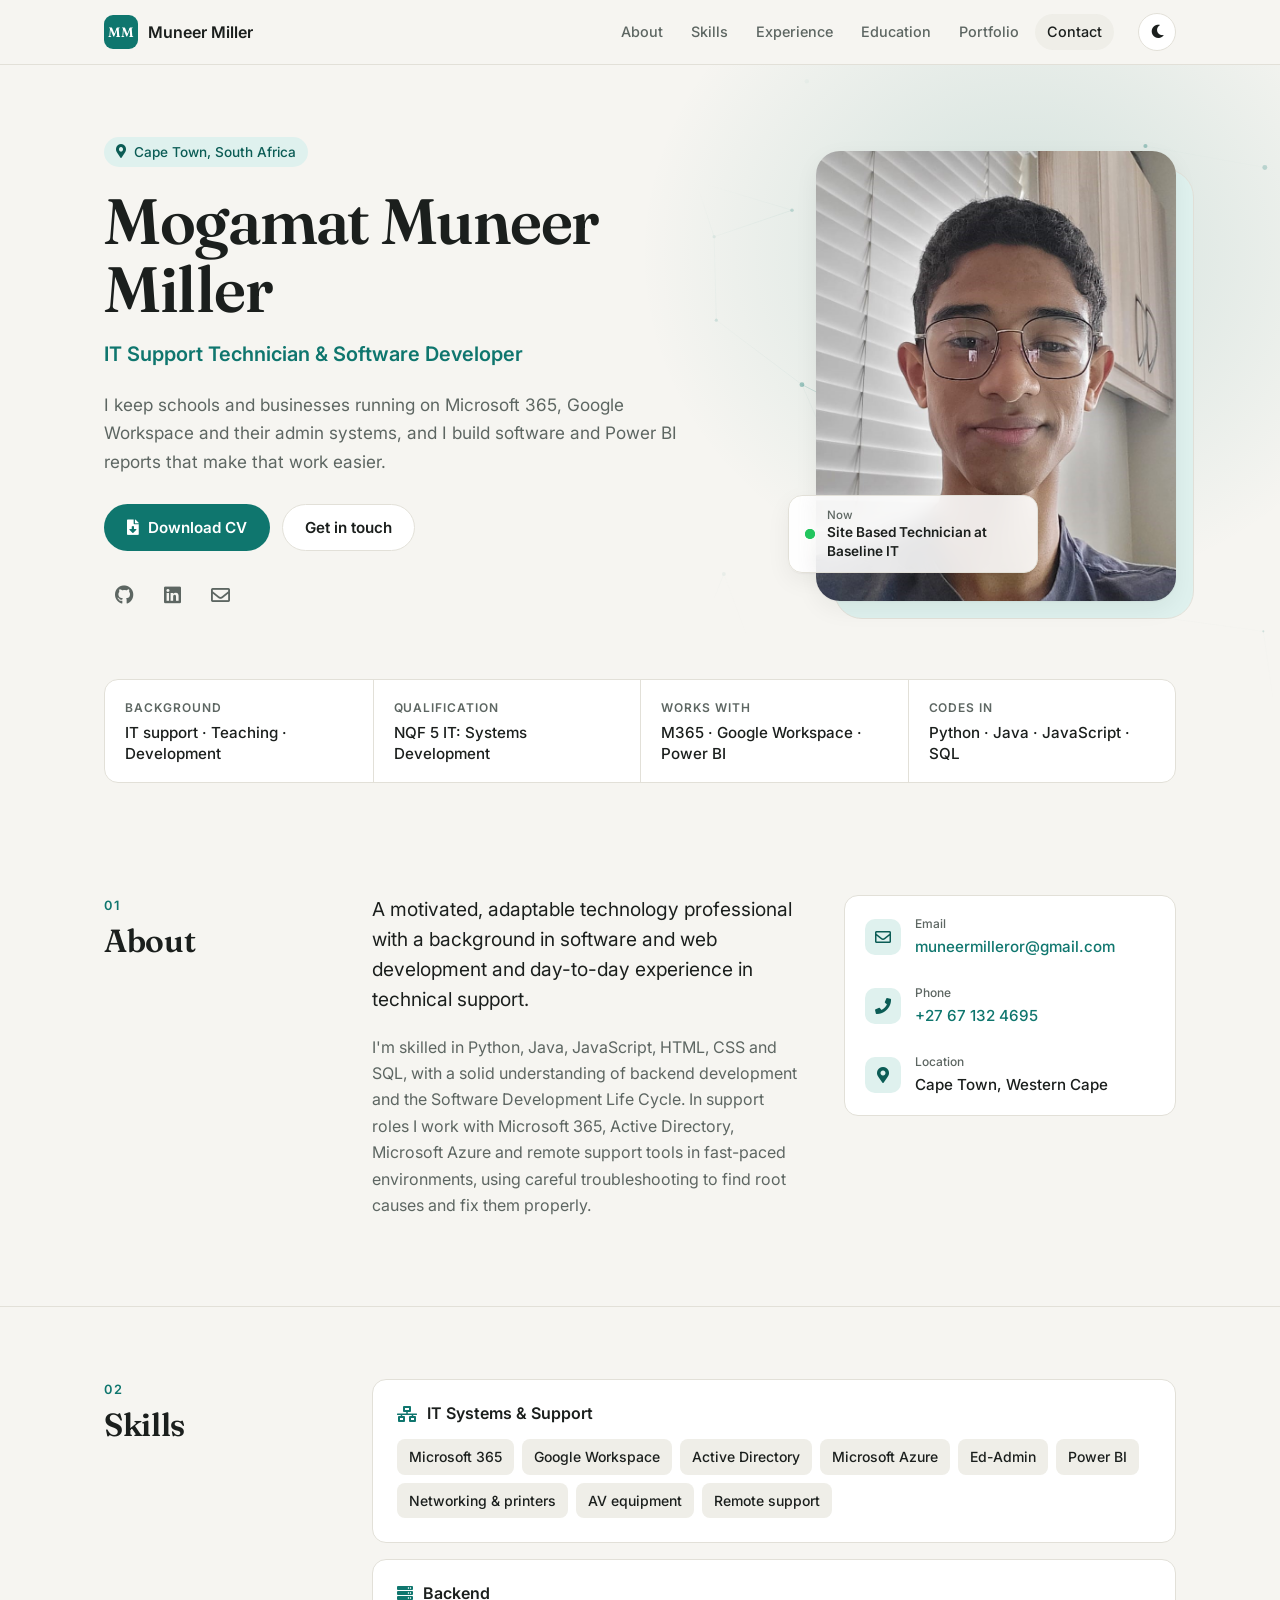
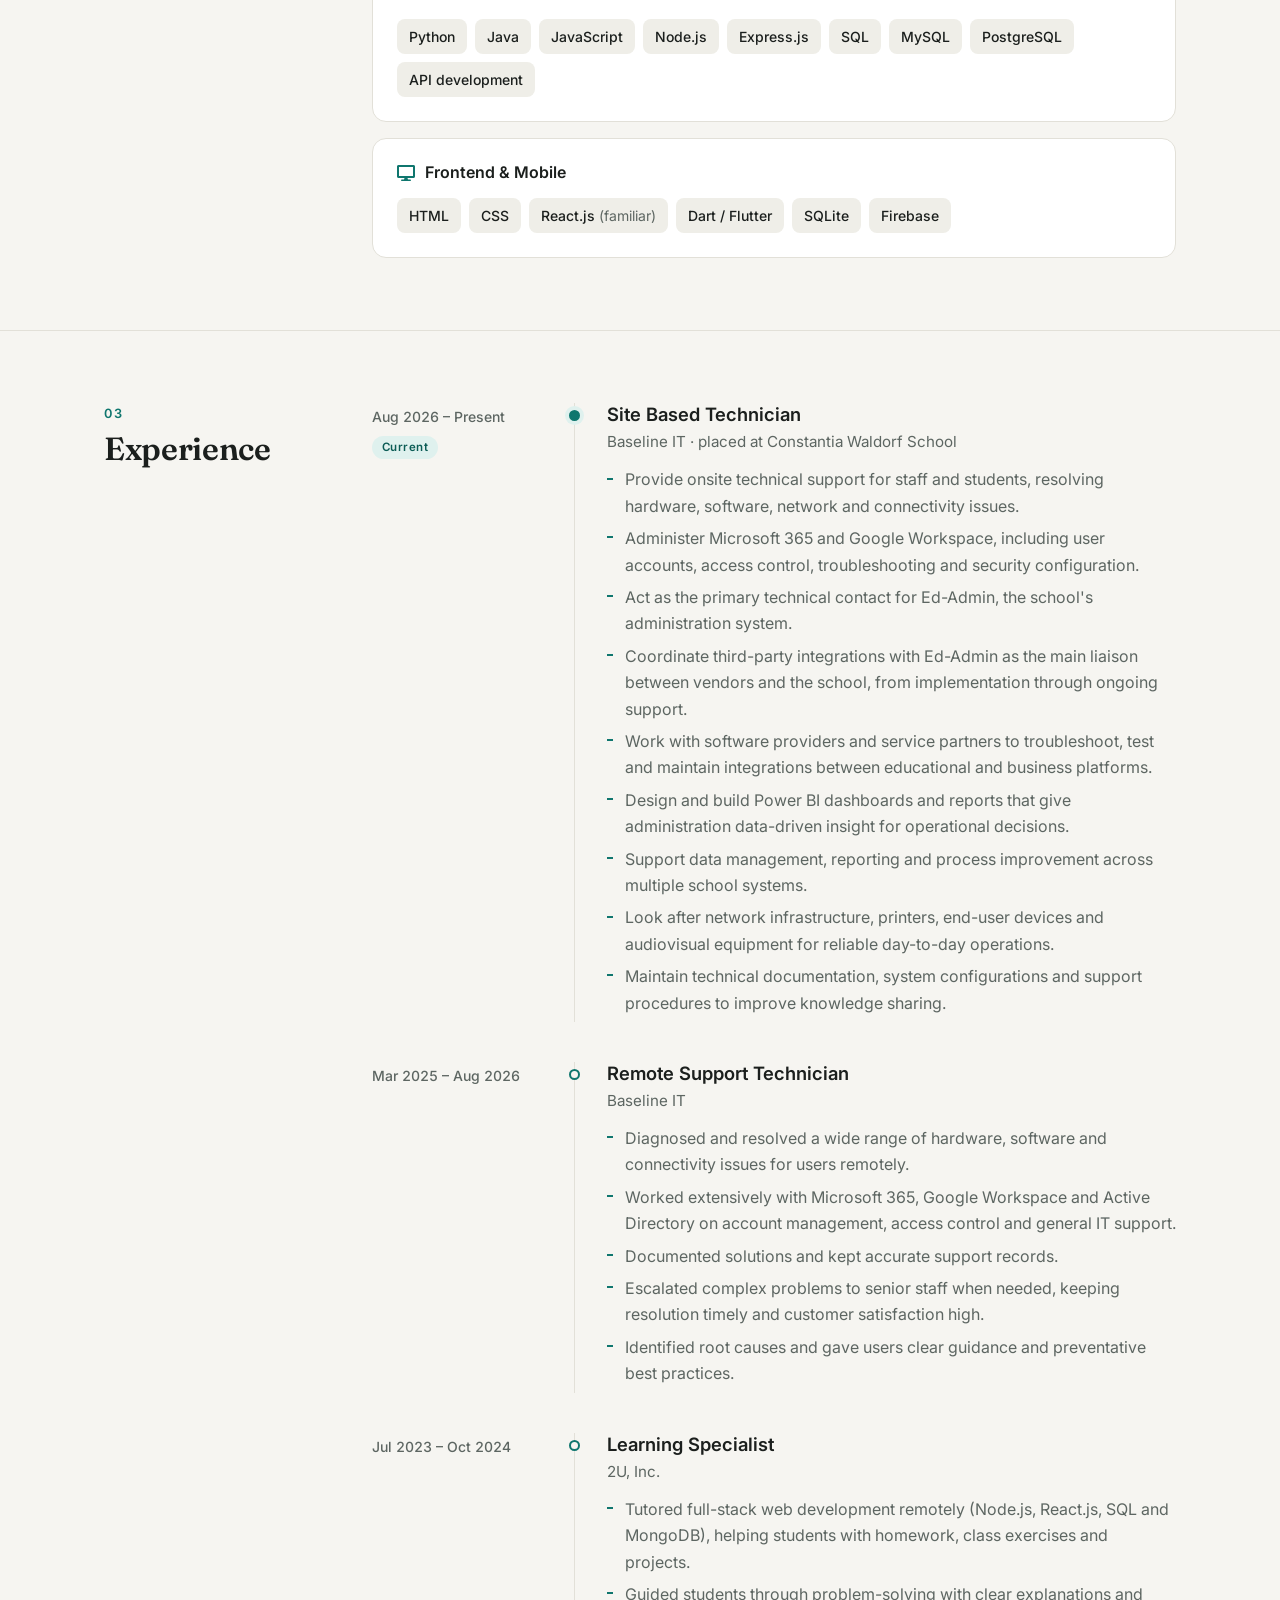
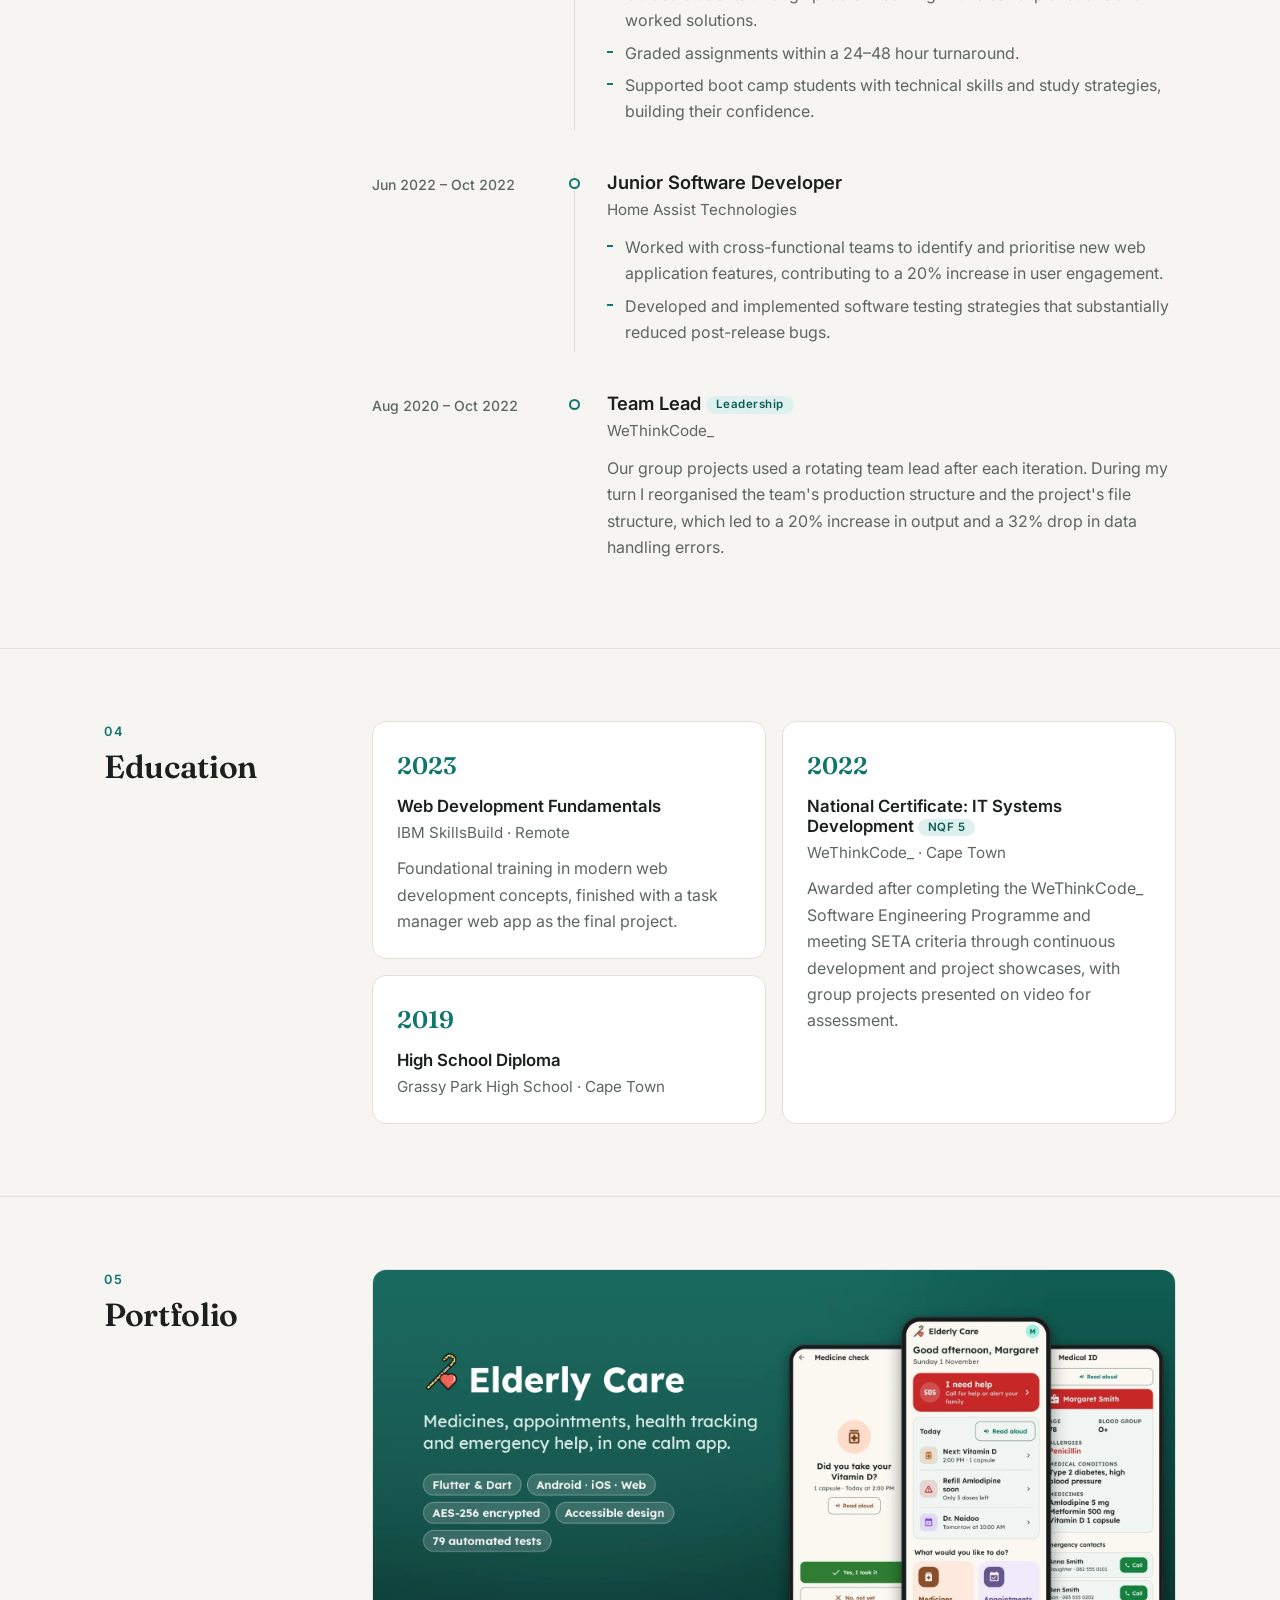
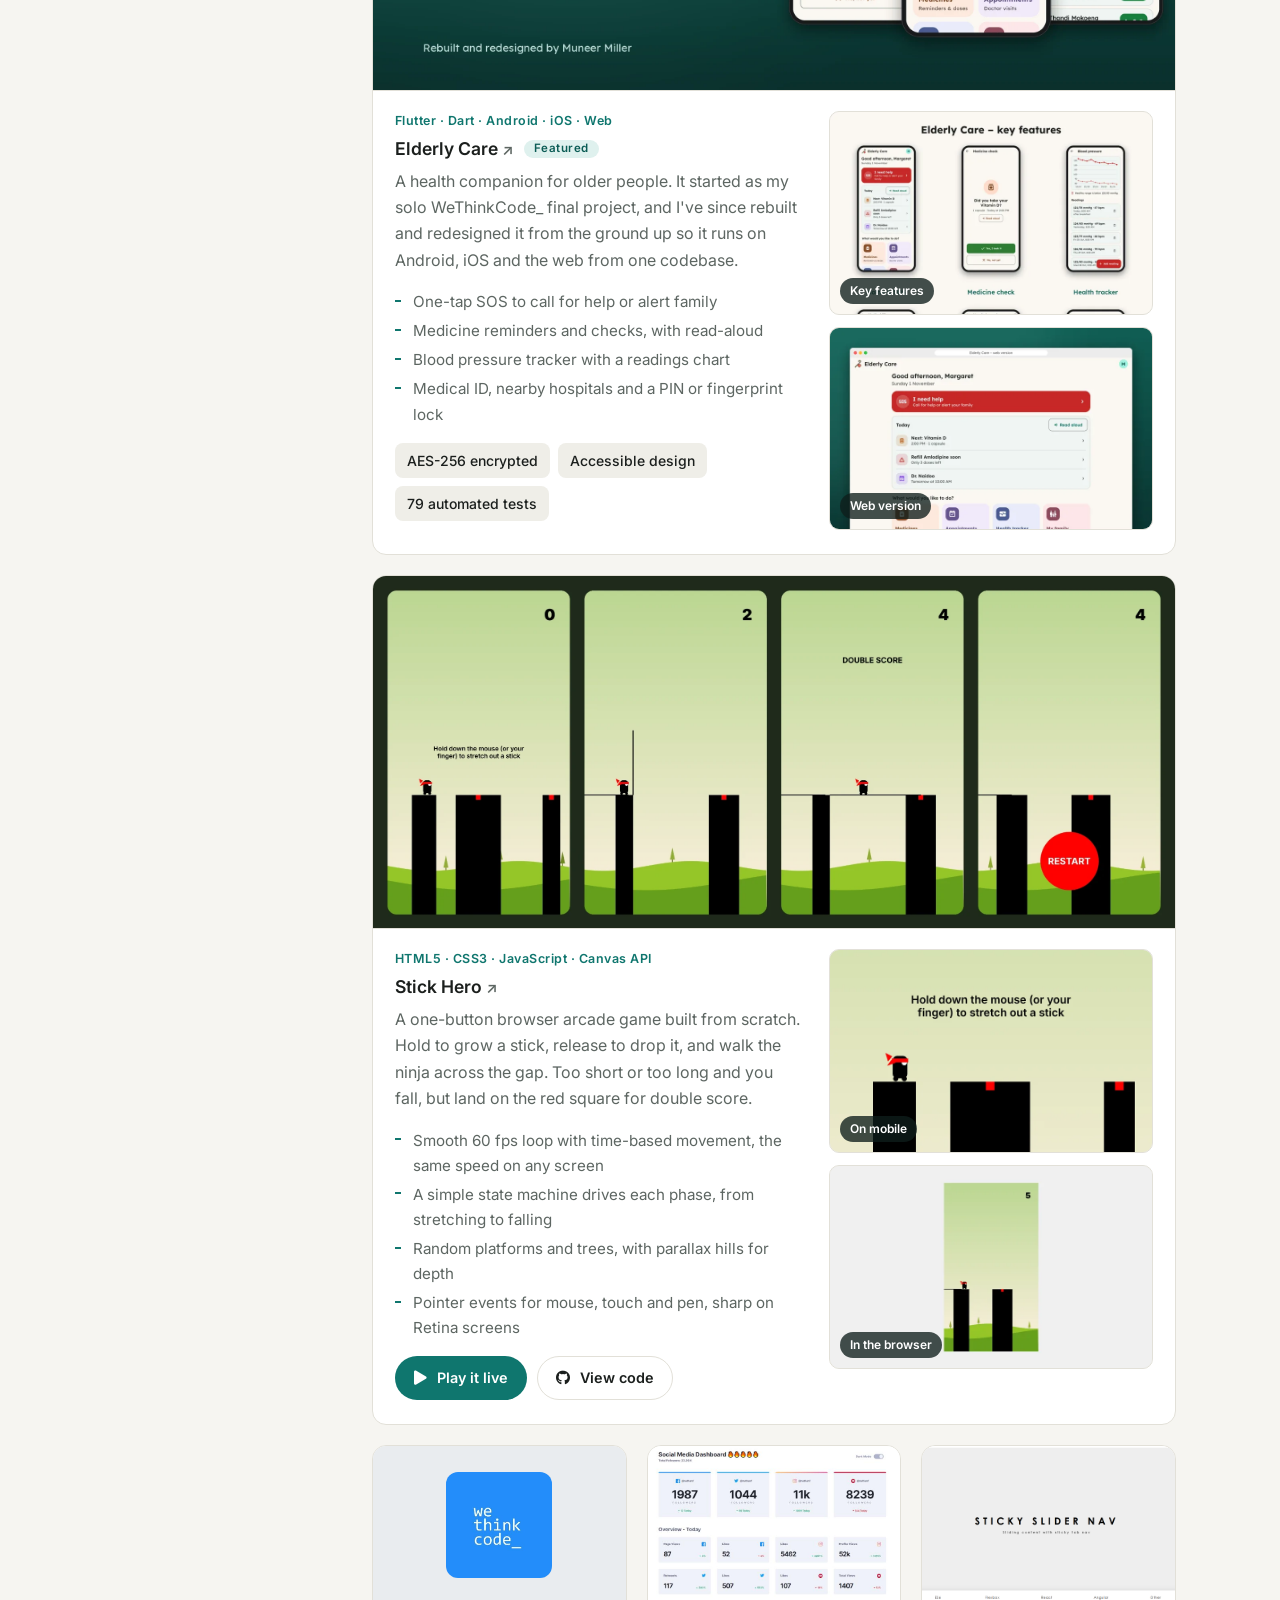
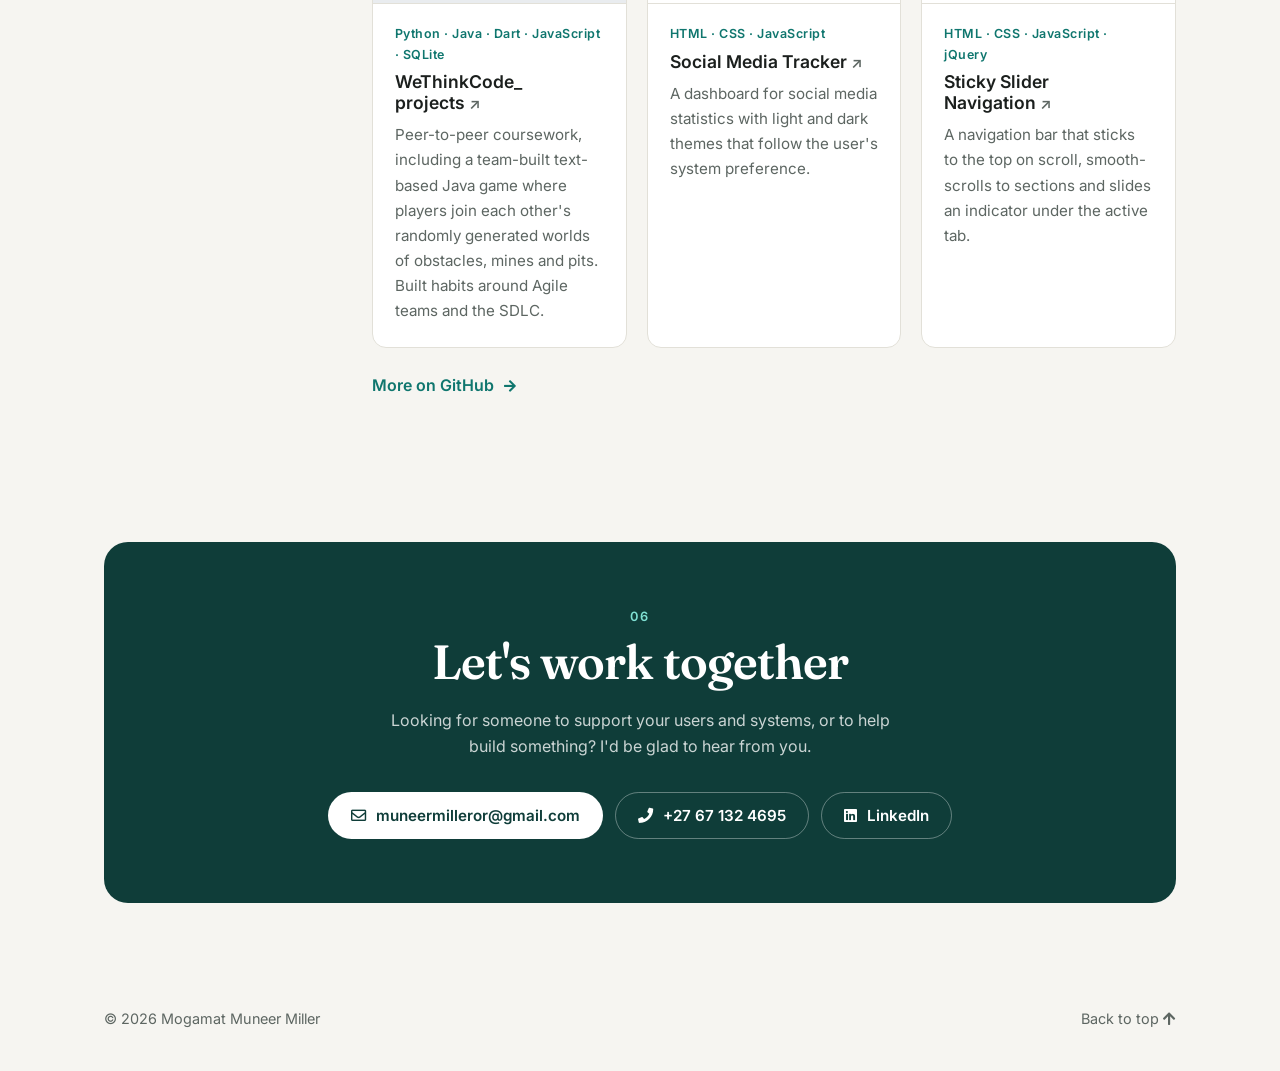
==== commit 3599f0f4: "Add Stick Hero to the portfolio and CV, update Elderly Care in the CV - Stick Hero becomes a feature" ====
--- a/index.html
+++ b/index.html
@@ -323,6 +323,38 @@
                 </div>
               </div>
             </article>
+            <article class="project project-featured reveal">
+              <a class="project-media featured-media media-strip" href="images/stick-hero-banner.webp" data-lightbox data-caption="Stick Hero: start screen, stretching the stick, a perfect hit for double score, and game over" aria-label="View the Stick Hero gameplay strip full size">
+                <img src="images/stick-hero-banner.webp" srcset="images/stick-hero-banner-thumb.webp 720w, images/stick-hero-banner.webp 2000w" sizes="(max-width: 960px) 100vw, 850px" width="2000" height="881" alt="Four Stick Hero screens: start screen, stretching the stick, a perfect hit for double score, and the restart button after a fall" loading="lazy">
+              </a>
+              <div class="project-body featured-body">
+                <div class="featured-text">
+                  <p class="project-stack">HTML5 · CSS3 · JavaScript · Canvas API</p>
+                  <h3><a href="https://muneermiller.github.io/StickHeroGame/" target="_blank" rel="noopener noreferrer">Stick Hero</a></h3>
+                  <p>A one-button browser arcade game built from scratch. Hold to grow a stick, release to drop it, and walk the ninja across the gap. Too short or too long and you fall, but land on the red square for double score.</p>
+                  <ul class="feature-list">
+                    <li>Smooth 60 fps loop with time-based movement, the same speed on any screen</li>
+                    <li>A simple state machine drives each phase, from stretching to falling</li>
+                    <li>Random platforms and trees, with parallax hills for depth</li>
+                    <li>Pointer events for mouse, touch and pen, sharp on Retina screens</li>
+                  </ul>
+                  <div class="project-actions">
+                    <a class="btn btn-primary btn-sm" href="https://muneermiller.github.io/StickHeroGame/" target="_blank" rel="noopener noreferrer"><i class="fas fa-play" aria-hidden="true"></i> Play it live</a>
+                    <a class="btn btn-ghost btn-sm" href="https://github.com/MuneerMiller/StickHeroGame" target="_blank" rel="noopener noreferrer"><i class="fab fa-github" aria-hidden="true"></i> View code</a>
+                  </div>
+                </div>
+                <div class="gallery">
+                  <a href="images/stick-hero-mobile.webp" data-lightbox data-caption="Stick Hero start screen on a phone">
+                    <img class="pos-play" src="images/stick-hero-mobile-thumb.webp" width="720" height="1281" alt="Stick Hero start screen with the instruction to hold down to stretch a stick" loading="lazy">
+                    <span>On mobile</span>
+                  </a>
+                  <a href="images/stick-hero-desktop.webp" data-lightbox data-caption="Stick Hero running in a desktop browser">
+                    <img src="images/stick-hero-desktop-thumb.webp" width="720" height="450" alt="Stick Hero mid-game in a desktop browser with a score of 5" loading="lazy">
+                    <span>In the browser</span>
+                  </a>
+                </div>
+              </div>
+            </article>
             <div class="projects">
               <article class="project reveal">
                 <a class="project-media media-contain" href="https://github.com/MuneerMiller/WeThinkCode-Projects" target="_blank" rel="noopener noreferrer" tabindex="-1">
--- a/css/main.css
+++ b/css/main.css
@@ -935,6 +935,28 @@
   font-weight: 600;
 }
 
+.project-media.media-strip {
+  aspect-ratio: 2000 / 881;
+  background: #1f2a1b;
+}
+
+.gallery img.pos-play {
+  object-position: center 62%;
+}
+
+.project-actions {
+  display: flex;
+  flex-wrap: wrap;
+  gap: 10px;
+  margin-top: 4px;
+}
+
+.btn-sm {
+  min-height: 44px;
+  padding: 8px 18px;
+  font-size: 0.9rem;
+}
+
 /* Lightbox */
 .lightbox {
   max-width: min(1200px, 94vw);
@@ -1376,6 +1398,7 @@
   .project-media,
   .gallery,
   .lightbox,
+  .project-actions,
   .more-link,
   .contact-actions,
   .site-footer {
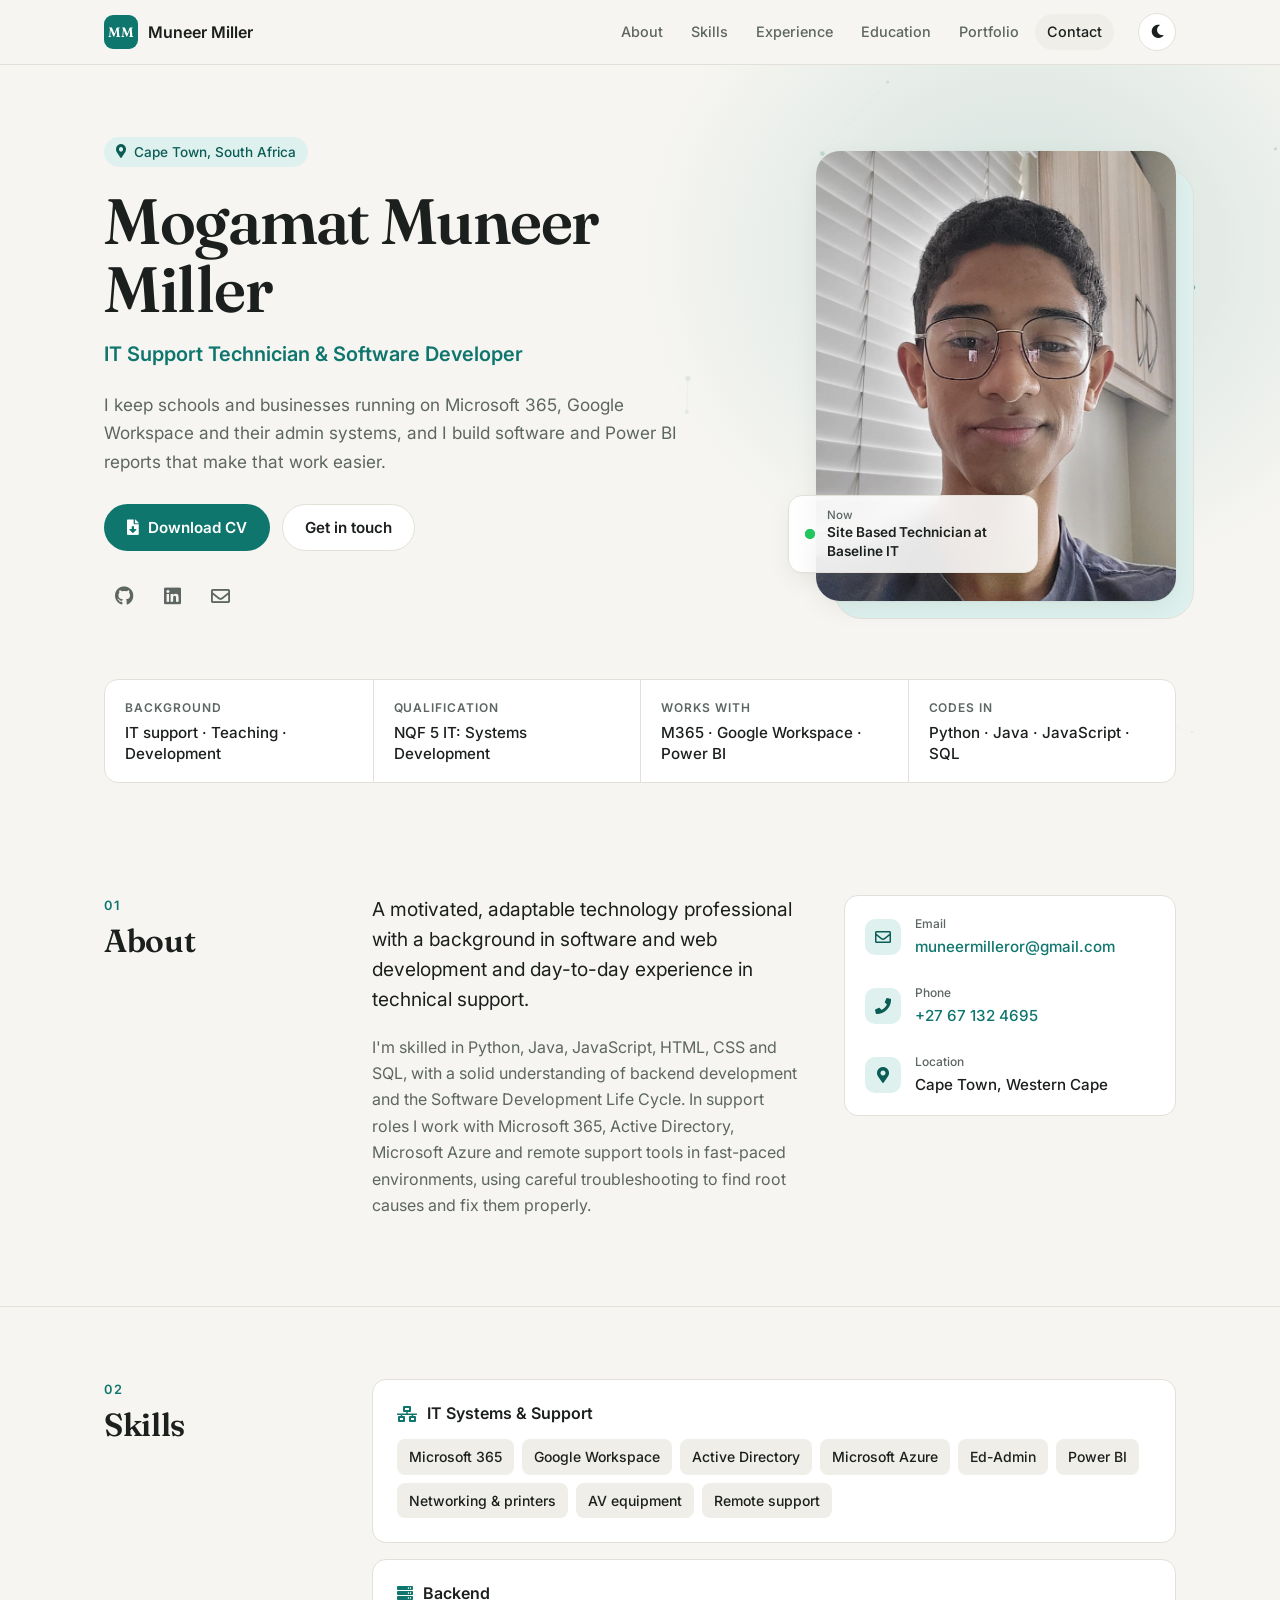
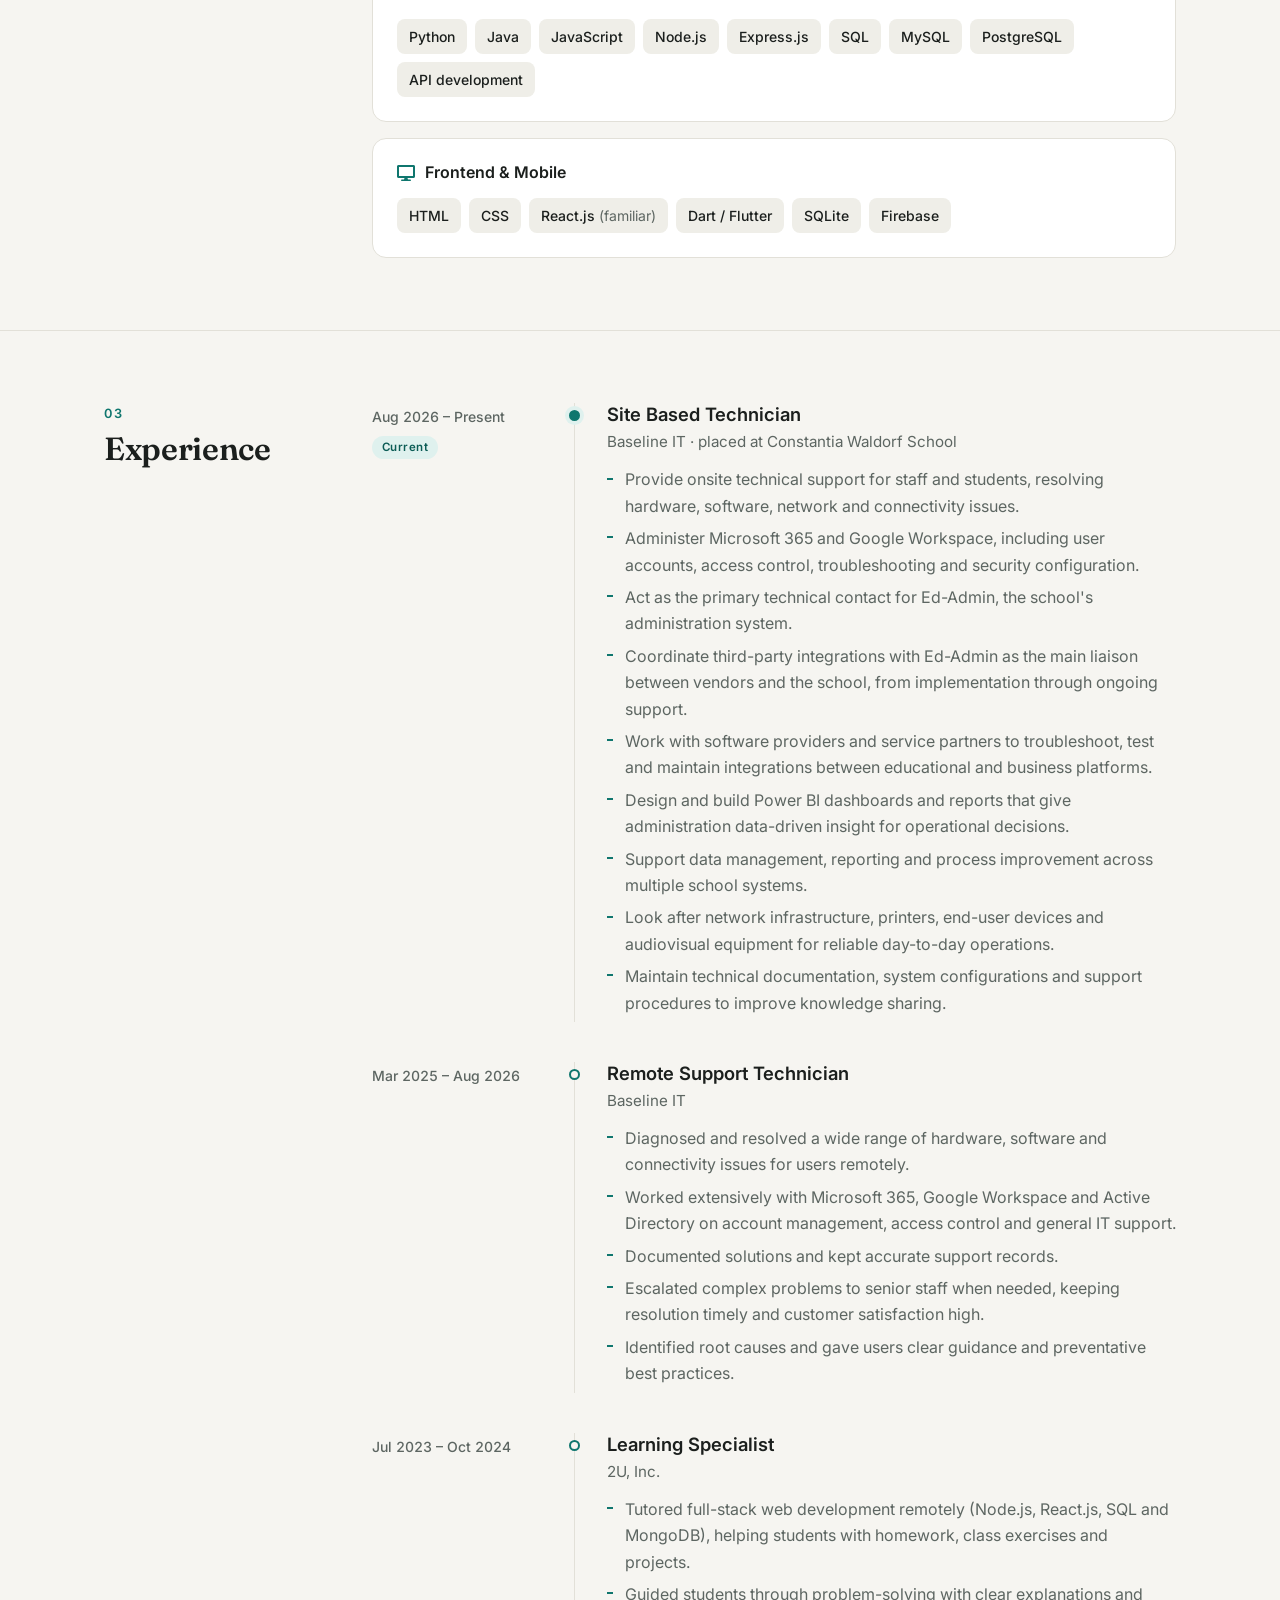
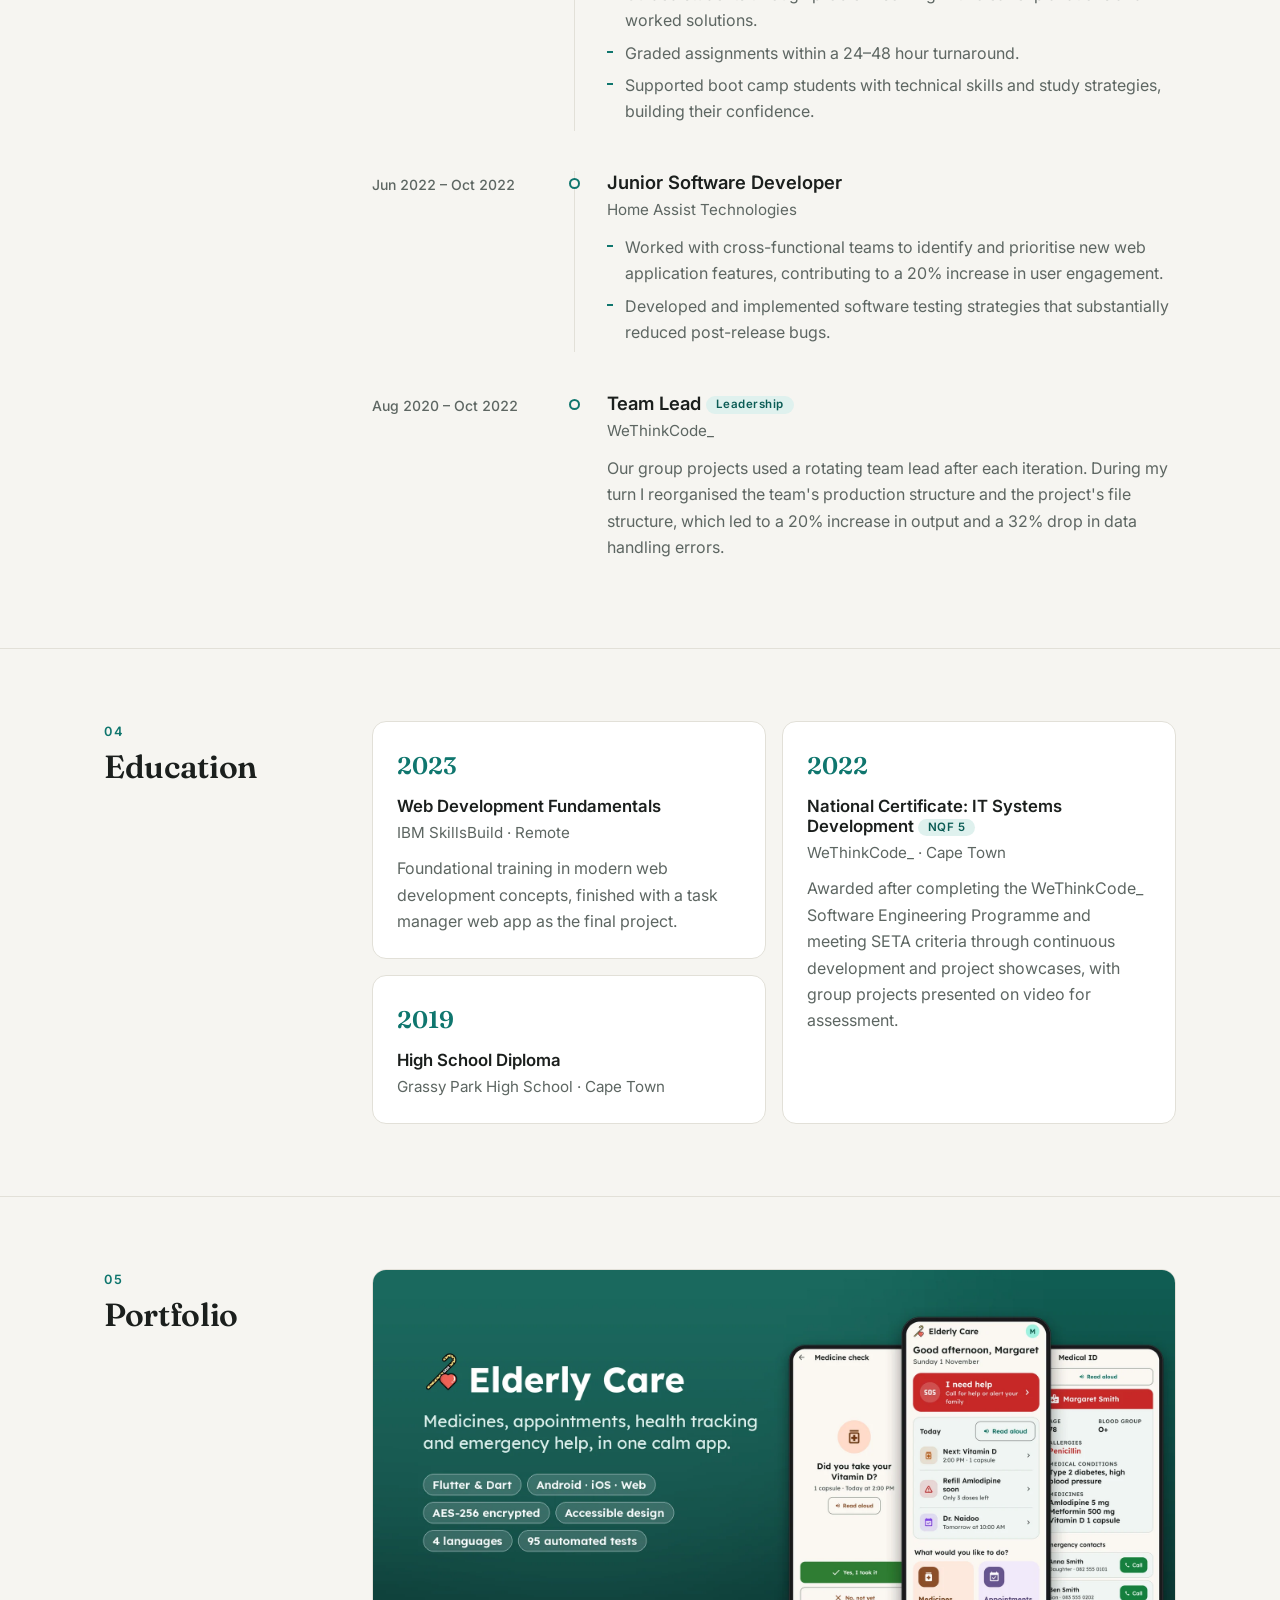
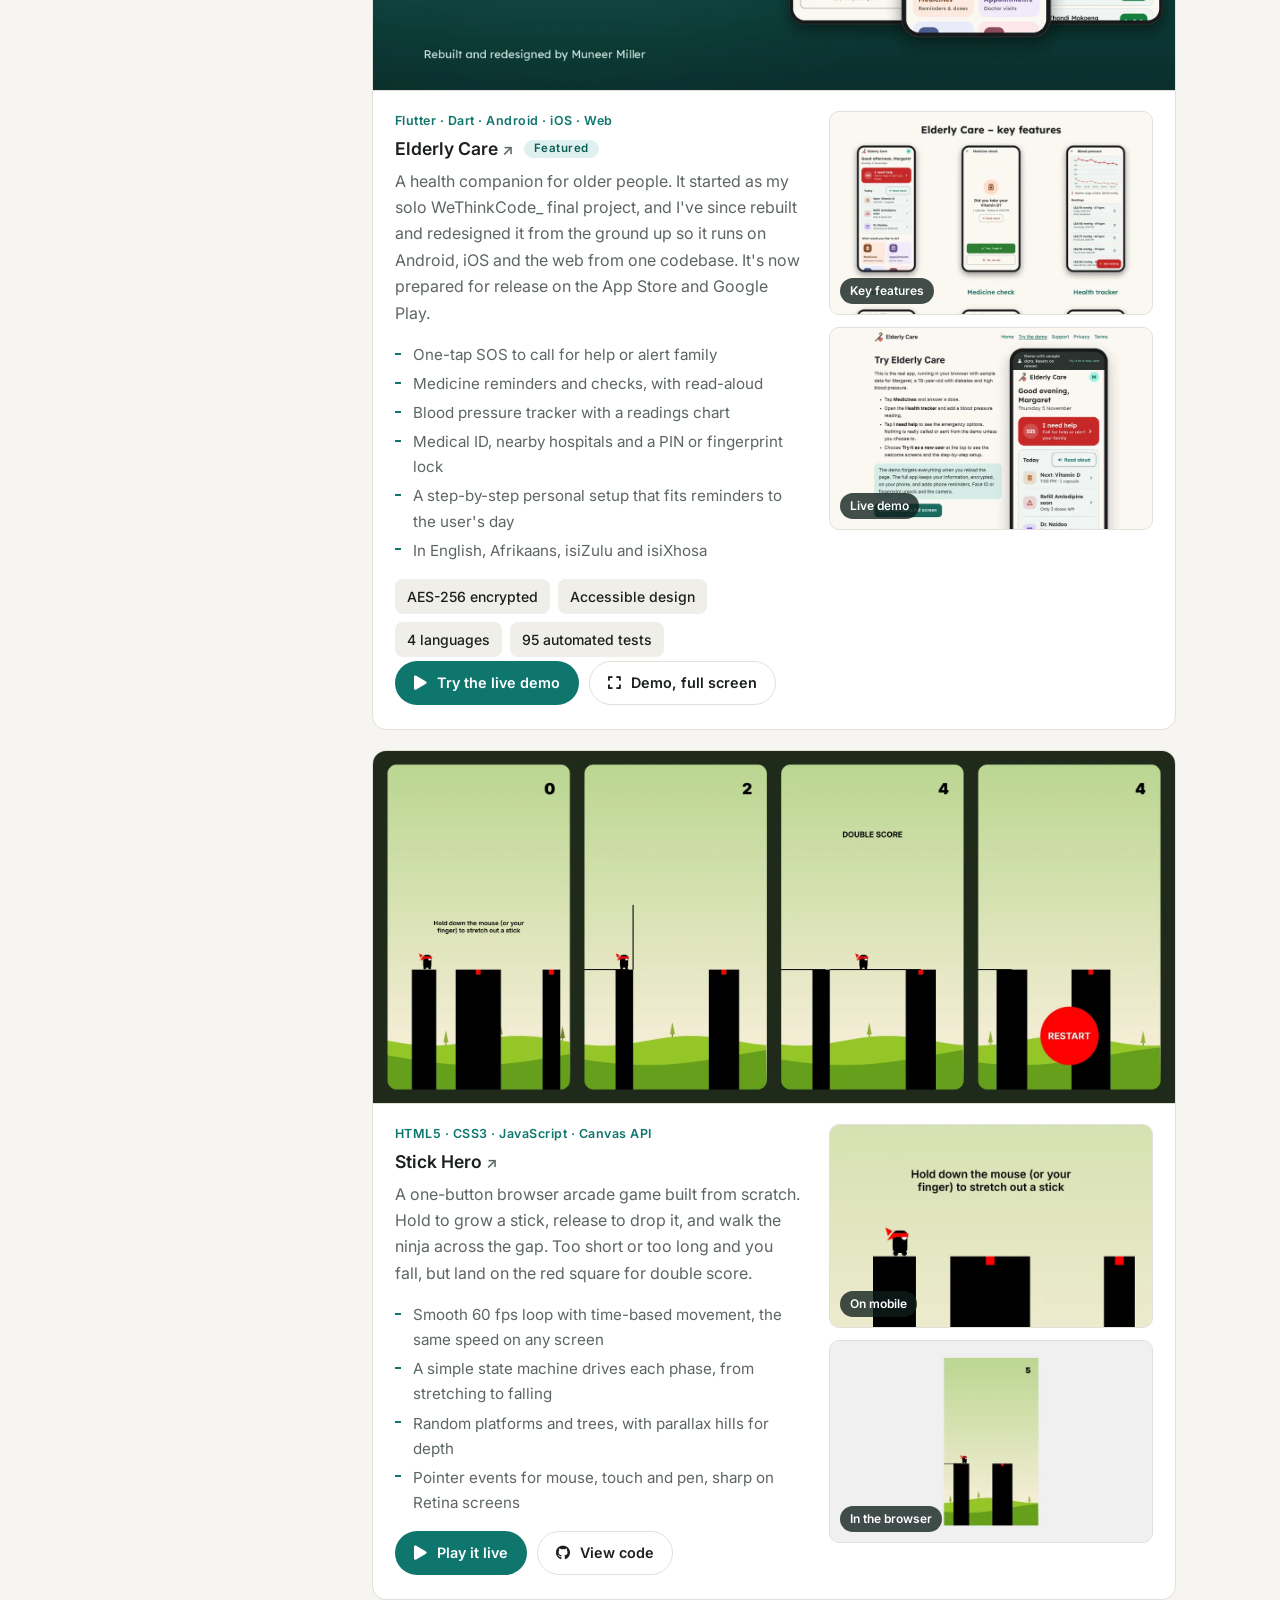
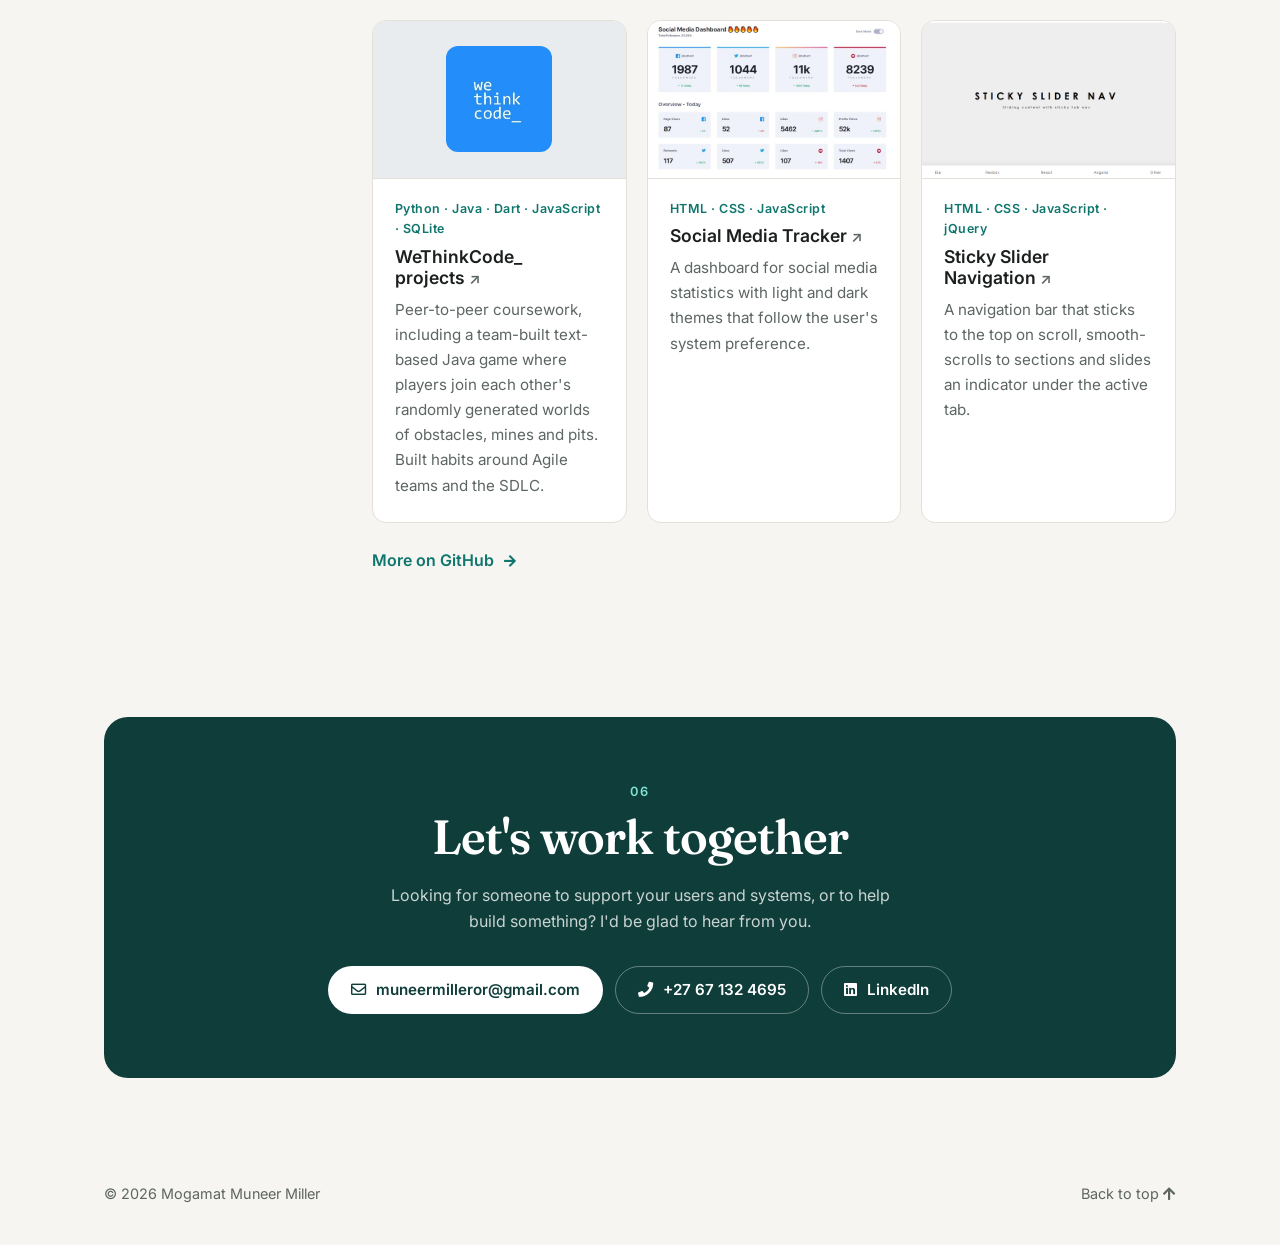
==== commit 4a144925: "Elderly Care: link the live demo and bring the project up to date - "Try the live demo" and "Demo, f" ====
--- a/index.html
+++ b/index.html
@@ -298,27 +298,34 @@
                 <div class="featured-text">
                   <p class="project-stack">Flutter · Dart · Android · iOS · Web</p>
                   <h3><a href="https://github.com/MuneerMiller/WeThinkCode-Projects/tree/main/elderly_app-master" target="_blank" rel="noopener noreferrer">Elderly Care</a> <span class="tag">Featured</span></h3>
-                  <p>A health companion for older people. It started as my solo WeThinkCode_ final project, and I've since rebuilt and redesigned it from the ground up so it runs on Android, iOS and the web from one codebase.</p>
+                  <p>A health companion for older people. It started as my solo WeThinkCode_ final project, and I've since rebuilt and redesigned it from the ground up so it runs on Android, iOS and the web from one codebase. It's now prepared for release on the App Store and Google Play.</p>
                   <ul class="feature-list">
                     <li>One-tap SOS to call for help or alert family</li>
                     <li>Medicine reminders and checks, with read-aloud</li>
                     <li>Blood pressure tracker with a readings chart</li>
                     <li>Medical ID, nearby hospitals and a PIN or fingerprint lock</li>
+                    <li>A step-by-step personal setup that fits reminders to the user's day</li>
+                    <li>In English, Afrikaans, isiZulu and isiXhosa</li>
                   </ul>
                   <ul class="chips">
                     <li>AES-256 encrypted</li>
                     <li>Accessible design</li>
-                    <li>79 automated tests</li>
-                  </ul>
+                    <li>4 languages</li>
+                    <li>95 automated tests</li>
+                  </ul>
+                  <div class="project-actions">
+                    <a class="btn btn-primary btn-sm" href="https://muneermiller.github.io/WeThinkCode-Projects/demo.html" target="_blank" rel="noopener noreferrer"><i class="fas fa-play" aria-hidden="true"></i> Try the live demo</a>
+                    <a class="btn btn-ghost btn-sm" href="https://muneermiller.github.io/WeThinkCode-Projects/app/" target="_blank" rel="noopener noreferrer"><i class="fas fa-expand" aria-hidden="true"></i> Demo, full screen</a>
+                  </div>
                 </div>
                 <div class="gallery">
                   <a href="images/elderly-care-features.webp" data-lightbox data-caption="Key features: home and SOS, medicine check, health tracker, medical ID, hospitals nearby, PIN lock">
                     <img src="images/elderly-care-features-thumb.webp" width="720" height="786" alt="Six Elderly Care screens: home and SOS, medicine check, health tracker, medical ID, hospitals nearby and PIN lock" loading="lazy">
                     <span>Key features</span>
                   </a>
-                  <a href="images/elderly-care-web.webp" data-lightbox data-caption="Elderly Care running in a web browser">
-                    <img src="images/elderly-care-web-thumb.webp" width="720" height="505" alt="Elderly Care home screen in a desktop web browser" loading="lazy">
-                    <span>Web version</span>
+                  <a href="images/elderly-care-demo.webp" data-lightbox data-caption="The live demo: the real app in the browser, with sample data">
+                    <img src="images/elderly-care-demo-thumb.webp" width="720" height="506" alt="The Elderly Care demo page, with the app running inside a phone frame" loading="lazy">
+                    <span>Live demo</span>
                   </a>
                 </div>
               </div>
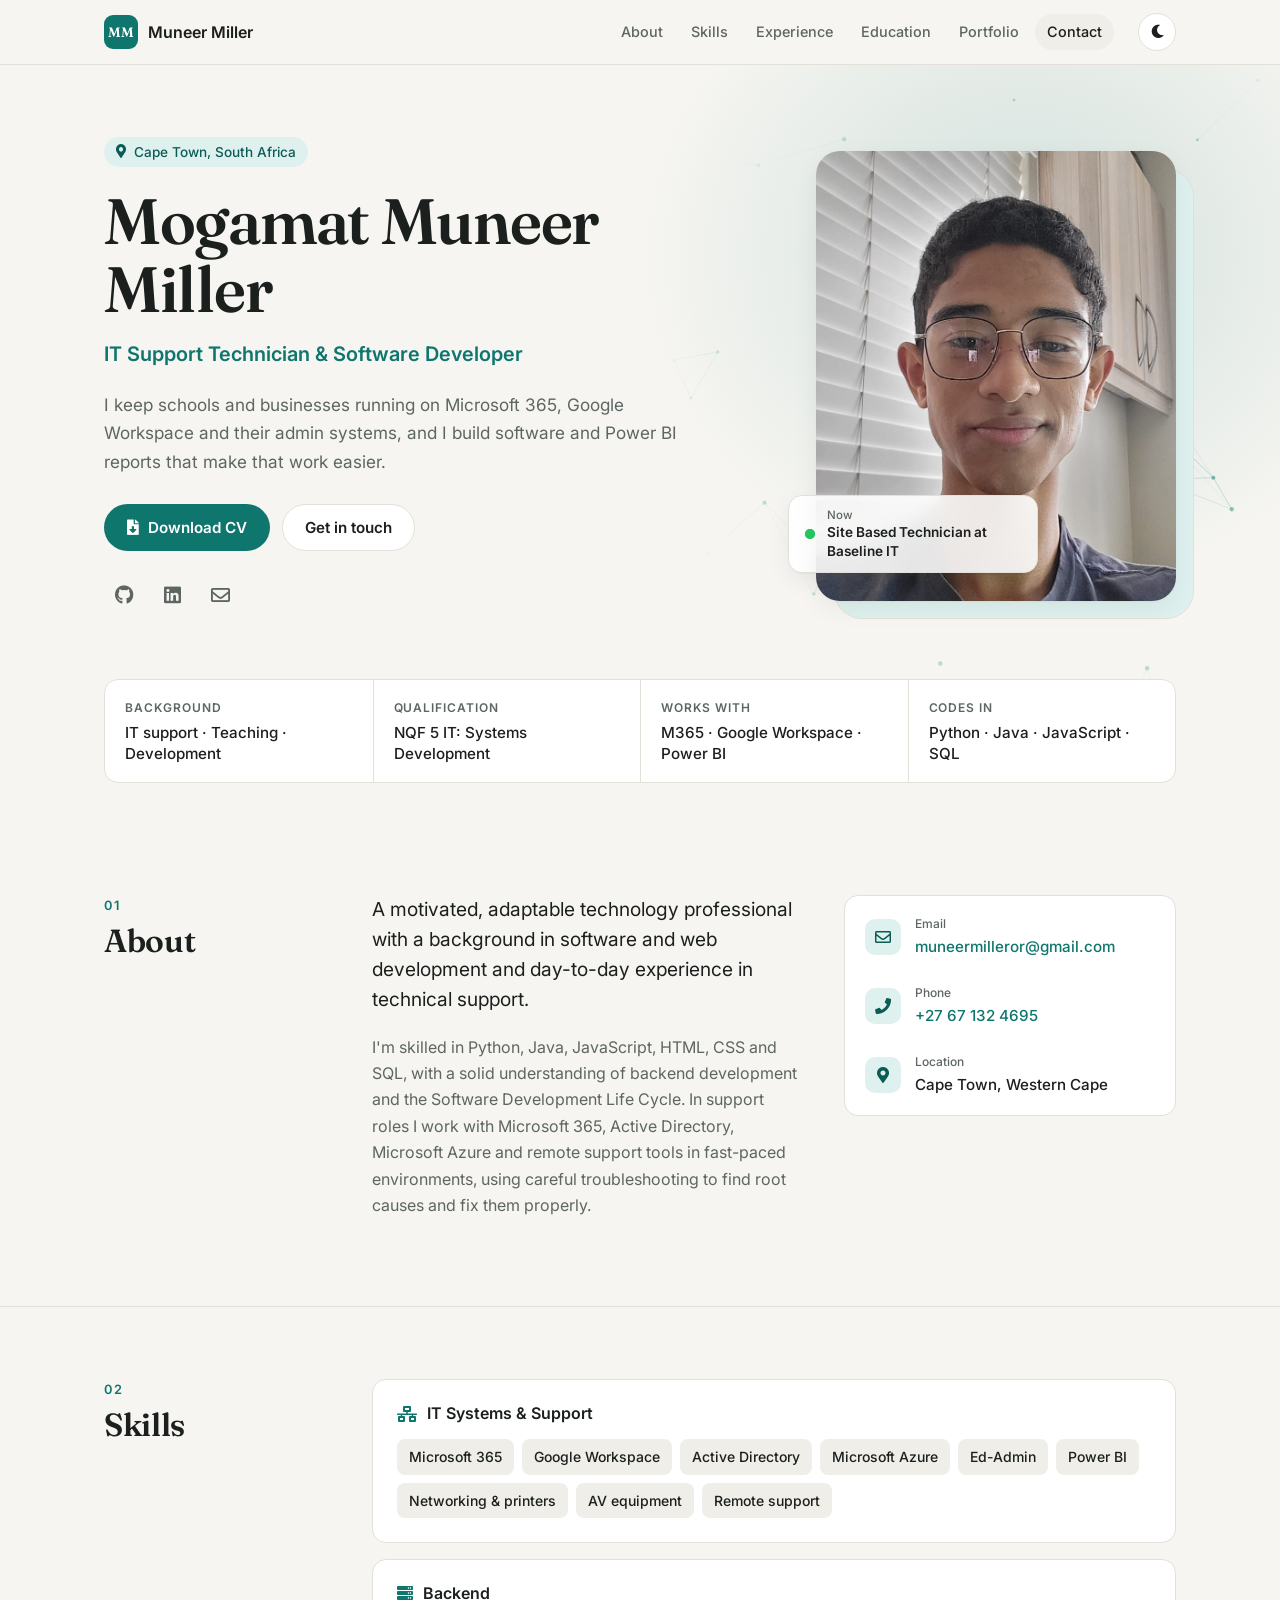
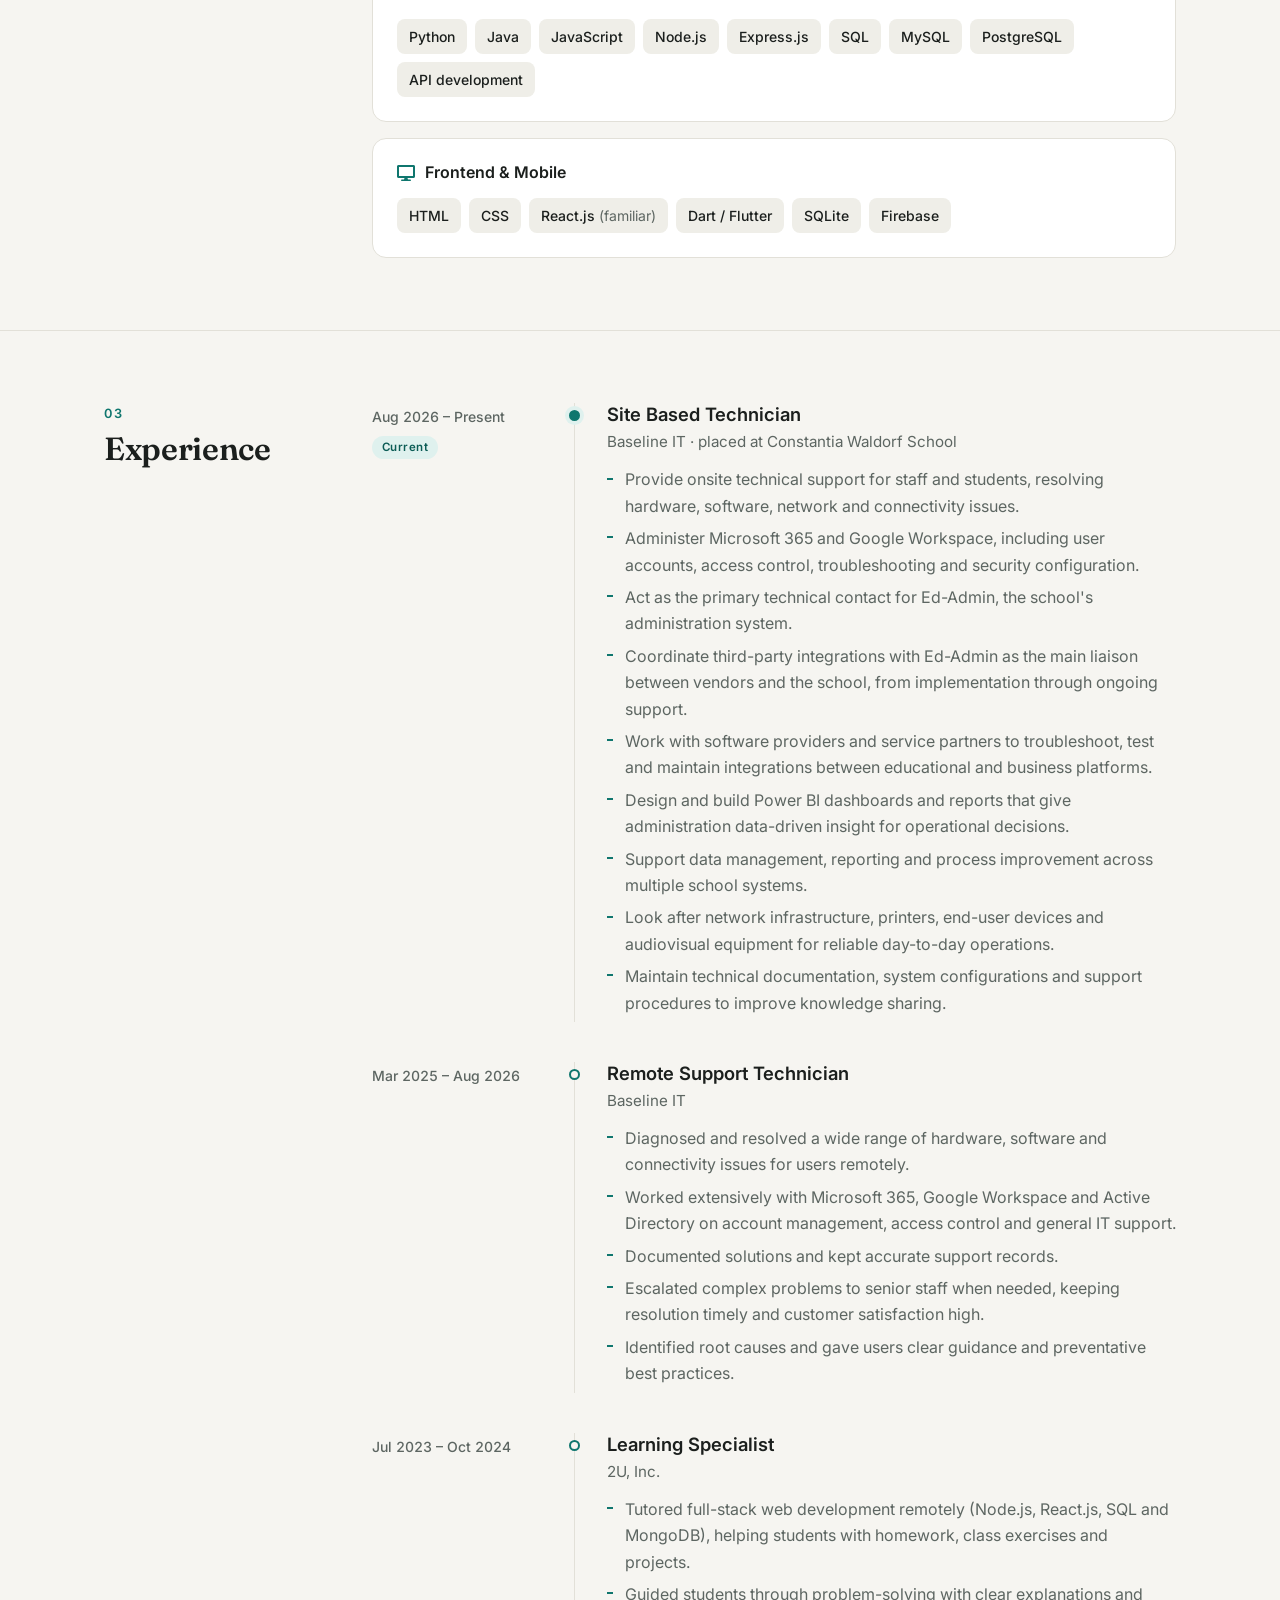
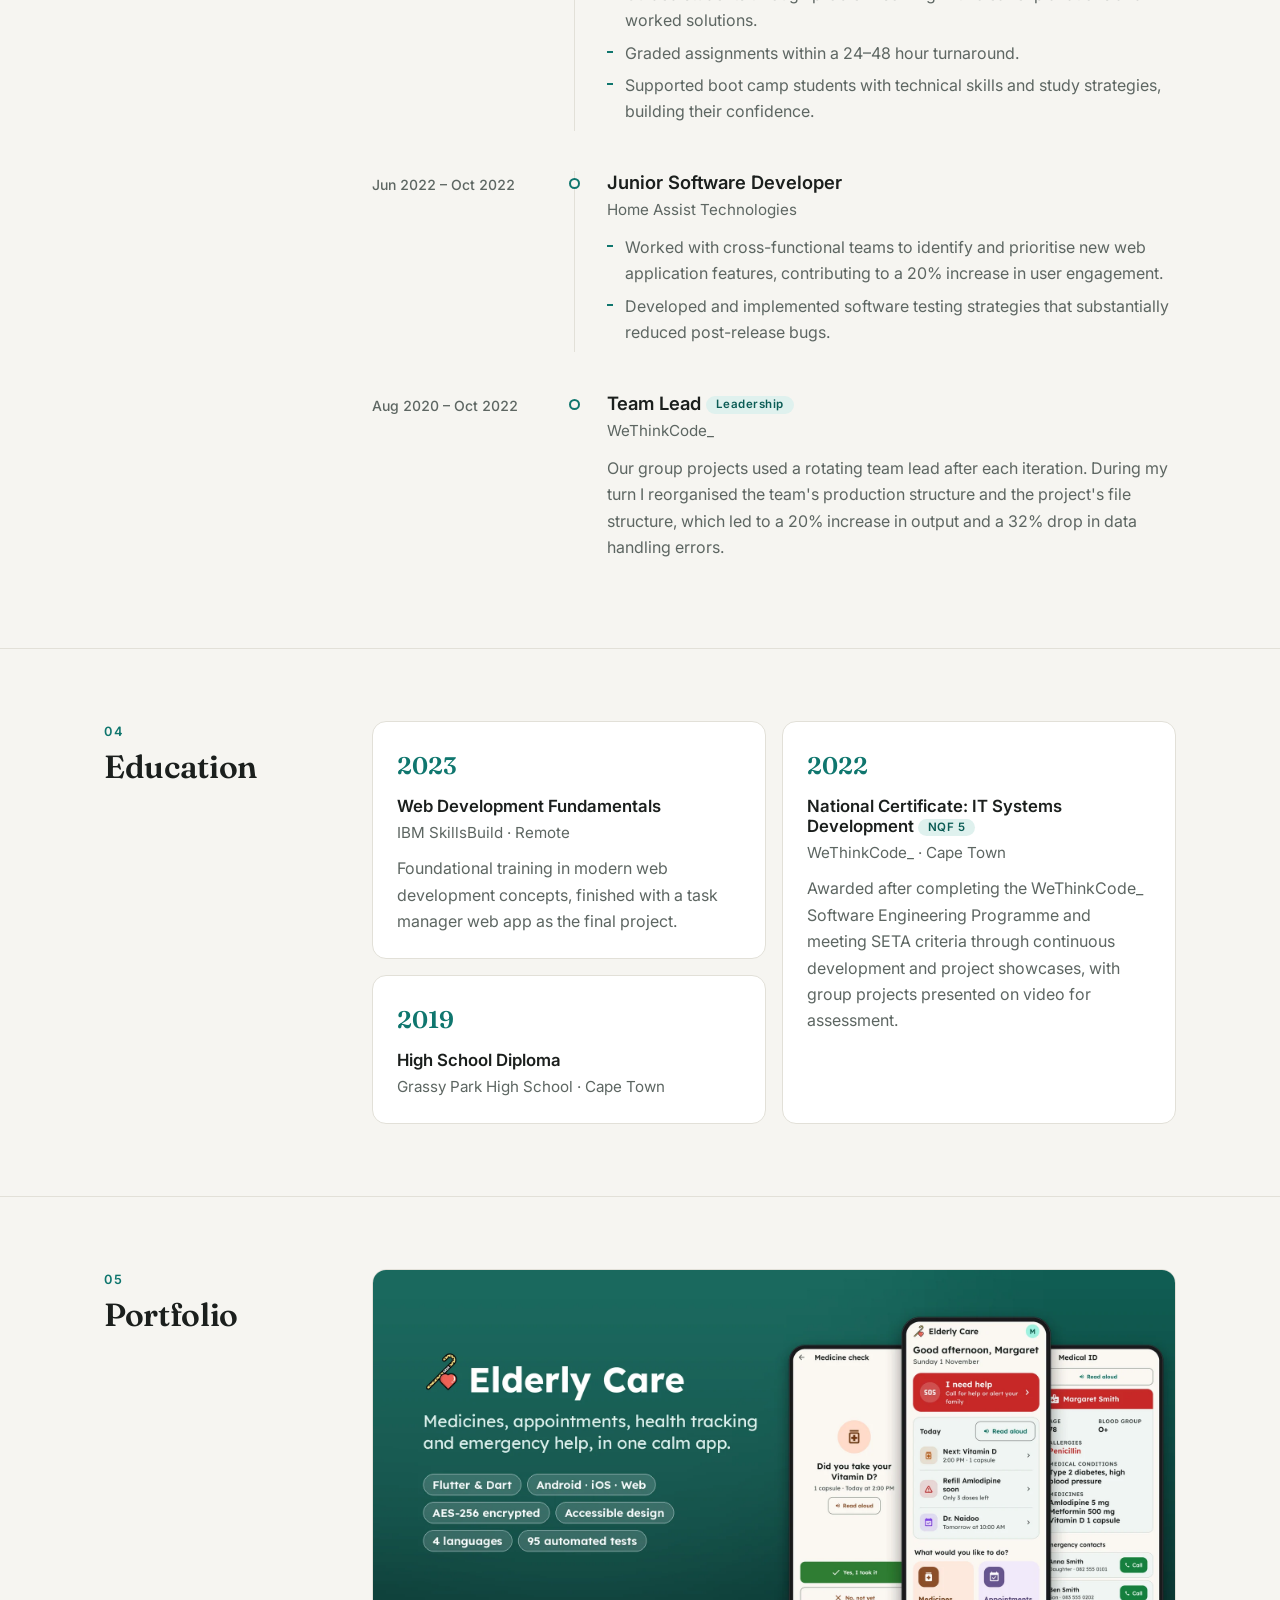
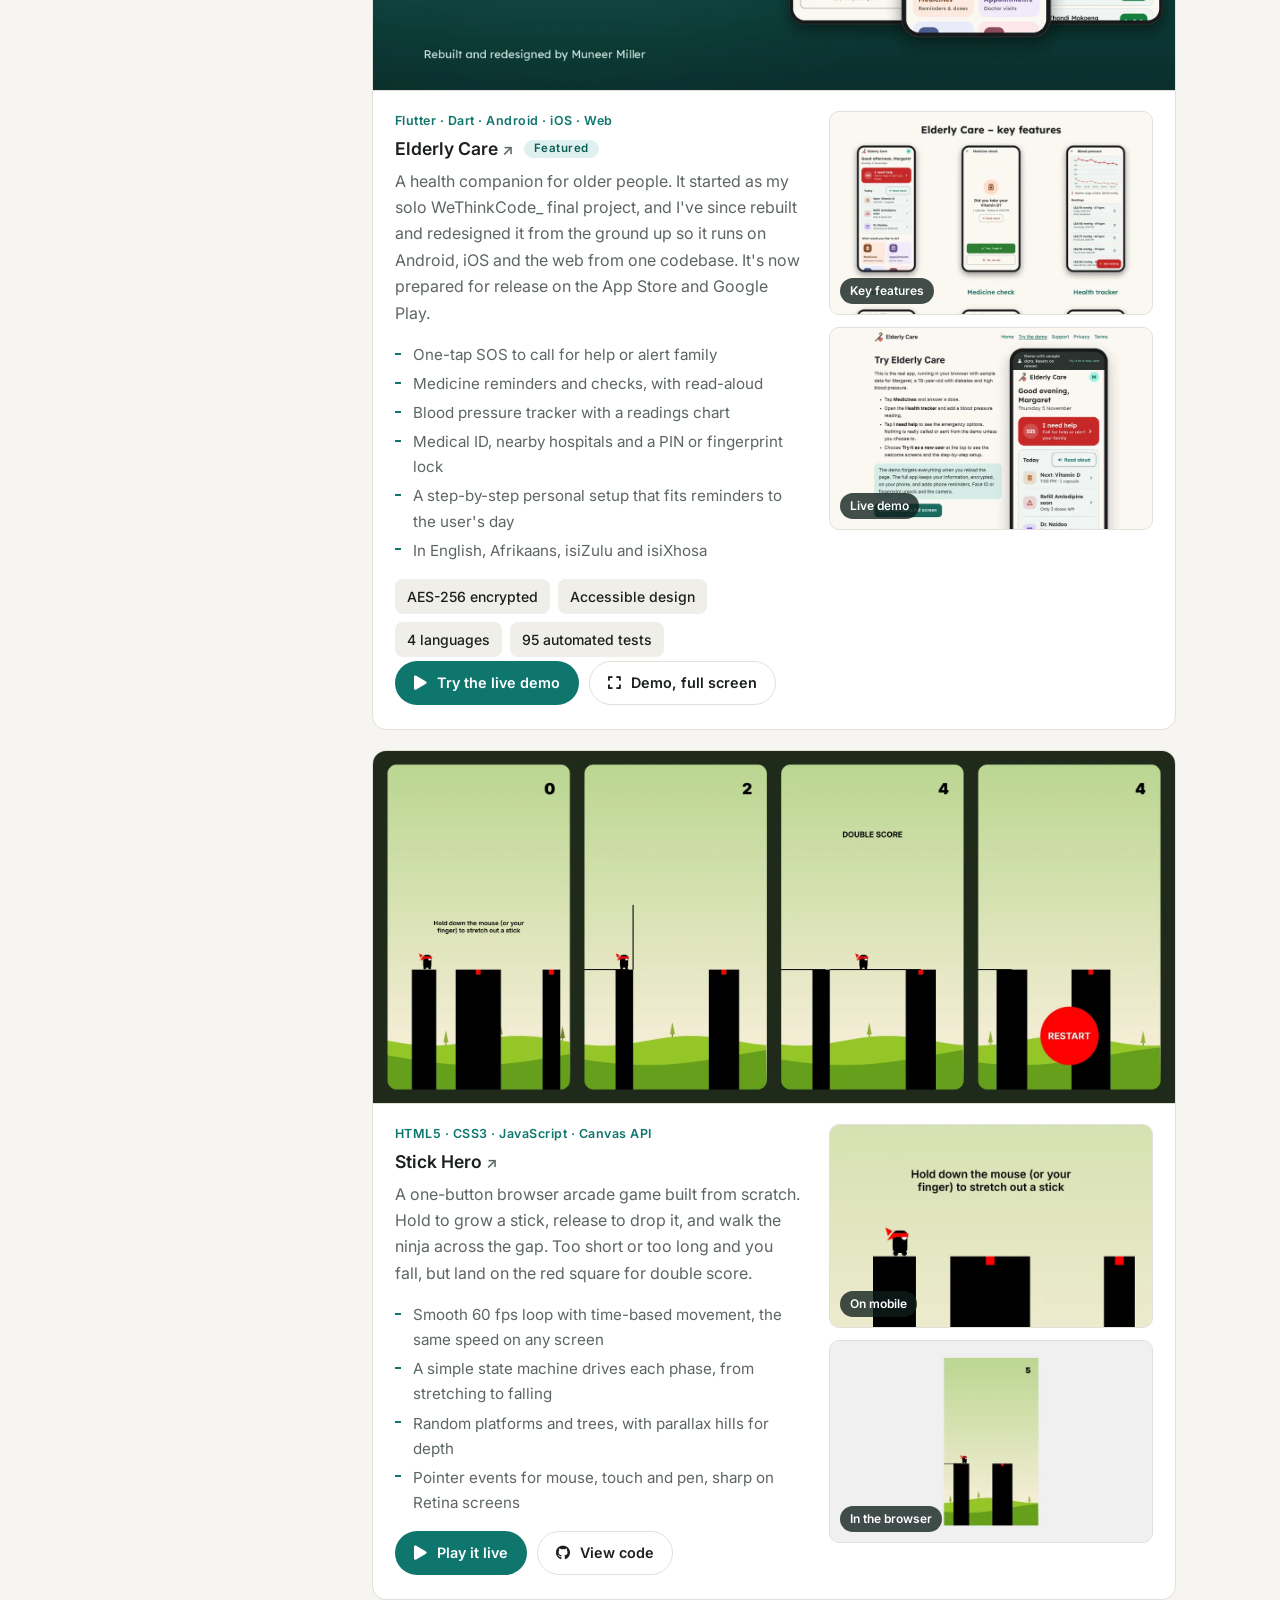
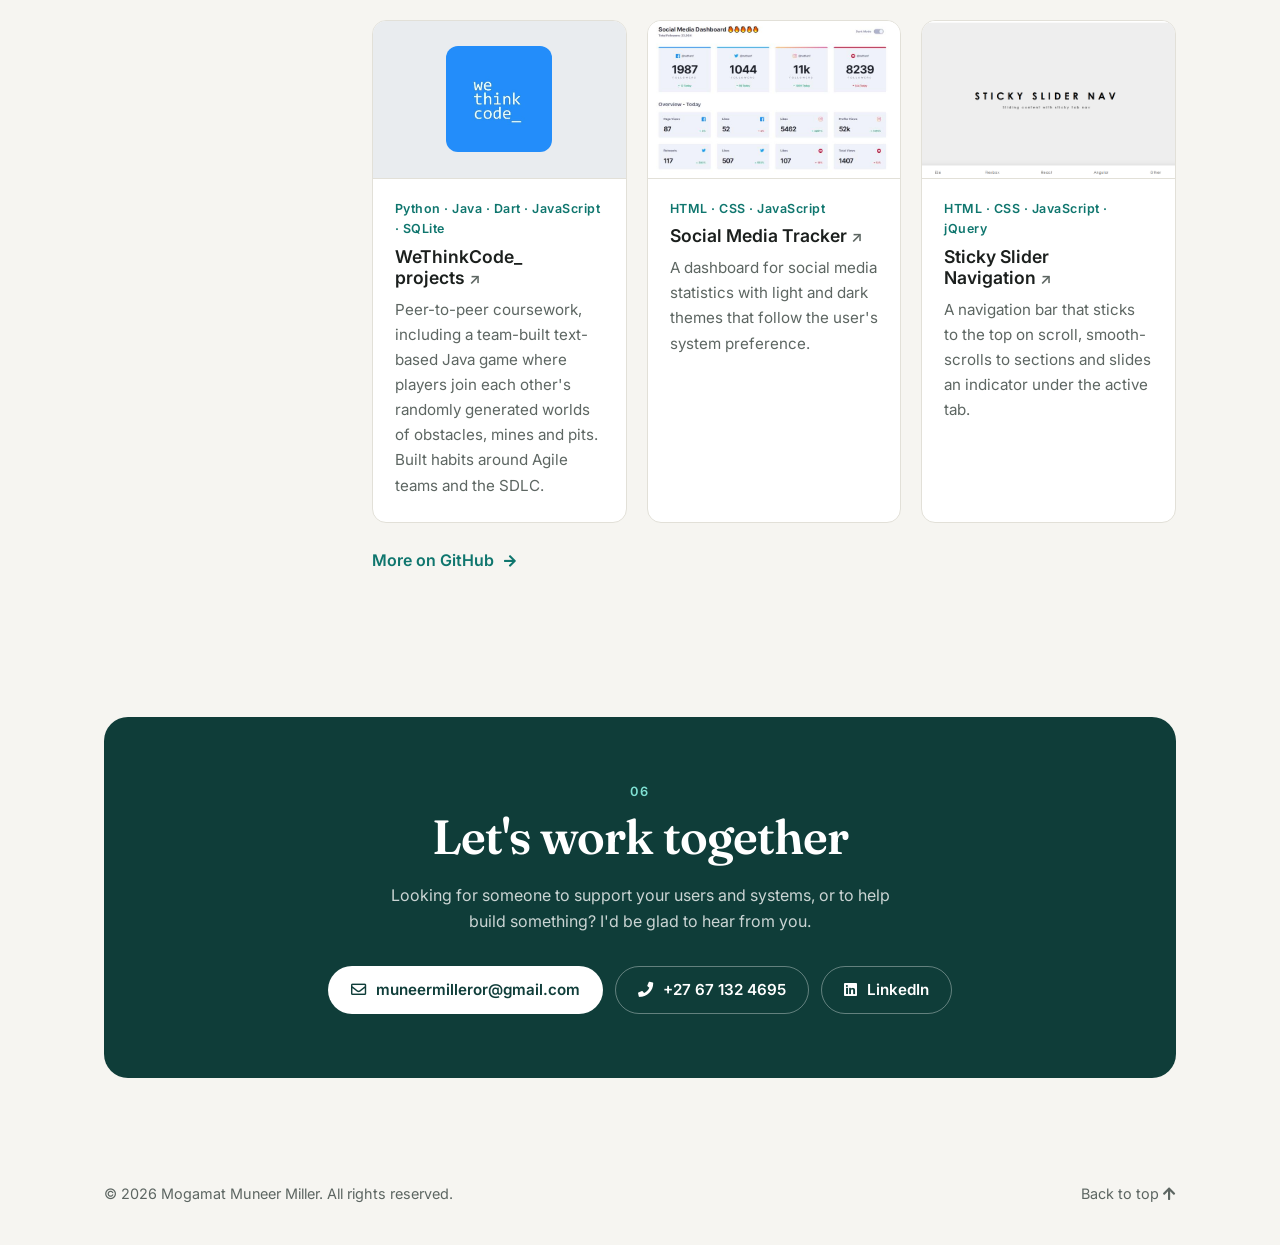
==== commit fb642fe8: "Protect the code: licence, authorship headers, minified served assets - LICENSE: source-available "v" ====
--- a/index.html
+++ b/index.html
@@ -1,4 +1,10 @@
 <!DOCTYPE html>
+<!--
+  Copyright (c) 2026 Mogamat Muneer Miller. All rights reserved.
+  Source-available for viewing only. Copying or reuse of this code, markup,
+  styles or design without written permission is prohibited. See LICENCE.
+  https://muneermiller.github.io
+-->
 <html lang="en-ZA">
   <head>
     <meta charset="UTF-8">
@@ -26,7 +32,7 @@
     <link rel="preconnect" href="https://fonts.gstatic.com" crossorigin>
     <link rel="stylesheet" href="https://fonts.googleapis.com/css2?family=Fraunces:opsz,wght@9..144,500;9..144,600&family=Inter:wght@400;500;600&display=swap">
     <link href="css/font-awesome/css/all.min.css?ver=2.0.0" rel="stylesheet">
-    <link href="css/main.css?ver=2.0.0" rel="stylesheet">
+    <link href="css/main.min.css?ver=2.1.0" rel="stylesheet">
   </head>
   <body id="top">
     <a class="skip-link" href="#main">Skip to content</a>
@@ -424,11 +430,11 @@
 
     <footer class="site-footer">
       <div class="container footer-inner">
-        <span>© <span id="year">2026</span> Mogamat Muneer Miller</span>
+        <span>© <span id="year">2026</span> Mogamat Muneer Miller. All rights reserved.</span>
         <a href="#top">Back to top <i class="fas fa-arrow-up" aria-hidden="true"></i></a>
       </div>
     </footer>
 
-    <script src="scripts/main.js?ver=2.0.0"></script>
+    <script src="scripts/main.min.js?ver=2.1.0"></script>
   </body>
 </html>
--- a/css/main.min.css
+++ b/css/main.min.css
@@ -0,0 +1,7 @@
+/*! © 2026 Mogamat Muneer Miller — all rights reserved. Source-available for viewing only; reuse without permission prohibited. */
+/*!
+ * Mogamat Muneer Miller — personal website and CV
+ * Copyright (c) 2026 Mogamat Muneer Miller. All rights reserved.
+ * Source-available for viewing only. Reuse without permission is prohibited.
+ * See the LICENCE file. https://muneermiller.github.io
+ */:root{--bg:#f6f5f1;--surface:#ffffff;--surface-2:#efeee8;--text:#1b1f1d;--muted:#5d6662;--line:#e2e0d8;--accent:#0f766e;--accent-strong:#0b5c55;--accent-soft:#dff1ee;--on-accent:#ffffff;--contact-bg:#0f3d39;--shadow:0 1px 2px rgba(20, 30, 25, 0.04),0 8px 24px rgba(20, 30, 25, 0.06);--font-display:'Fraunces',Georgia,'Times New Roman',serif;--font-body:'Inter',system-ui,-apple-system,'Segoe UI',Roboto,sans-serif;--radius:14px;--header-h:64px}@media (prefers-color-scheme:dark){:root:not([data-theme=light]){--bg:#121614;--surface:#1a1f1d;--surface-2:#222826;--text:#e9ece9;--muted:#9aa5a0;--line:#2c3431;--accent:#3cc7b6;--accent-strong:#6fdccd;--accent-soft:#173a36;--on-accent:#0b1f1c;--contact-bg:#133b37;--shadow:0 1px 2px rgba(0, 0, 0, 0.3),0 8px 24px rgba(0, 0, 0, 0.25)}}:root[data-theme=dark]{--bg:#121614;--surface:#1a1f1d;--surface-2:#222826;--text:#e9ece9;--muted:#9aa5a0;--line:#2c3431;--accent:#3cc7b6;--accent-strong:#6fdccd;--accent-soft:#173a36;--on-accent:#0b1f1c;--contact-bg:#133b37;--shadow:0 1px 2px rgba(0, 0, 0, 0.3),0 8px 24px rgba(0, 0, 0, 0.25)}*,::after,::before{box-sizing:border-box}html{scroll-behavior:smooth;scroll-padding-top:calc(var(--header-h) + 16px);-webkit-text-size-adjust:100%}body{margin:0;background:var(--bg);color:var(--text);font-family:var(--font-body);font-size:1rem;line-height:1.65;-webkit-font-smoothing:antialiased;transition:background-color .25s ease,color .25s ease}img{display:block;max-width:100%;height:auto}a{color:var(--accent);text-decoration:none}a:hover{color:var(--accent-strong)}:focus-visible{outline:2px solid var(--accent);outline-offset:3px;border-radius:4px}h1,h2,h3{margin:0;line-height:1.2}p{margin:0 0 1em}ol,ul{margin:0;padding:0;list-style:none}.container{width:100%;max-width:1120px;margin:0 auto;padding:0 24px}.skip-link{position:absolute;left:16px;top:-48px;z-index:100;padding:8px 14px;background:var(--accent);color:var(--on-accent);border-radius:8px}.skip-link:focus{top:12px}.site-header{position:sticky;top:0;z-index:50;background:color-mix(in srgb,var(--bg) 85%,transparent);backdrop-filter:saturate(160%) blur(12px);-webkit-backdrop-filter:saturate(160%) blur(12px);border-bottom:1px solid var(--line)}.header-inner{display:flex;align-items:center;gap:24px;height:var(--header-h)}.brand{display:flex;align-items:center;gap:10px;color:var(--text);font-weight:600}.brand:hover{color:var(--text)}.brand-mark{display:grid;place-items:center;width:34px;height:34px;border-radius:9px;background:var(--accent);color:var(--on-accent);font-family:var(--font-display);font-size:.85rem;letter-spacing:.02em}.site-nav{margin-left:auto}.site-nav ul{display:flex;gap:4px}.site-nav a{display:block;padding:6px 12px;border-radius:999px;color:var(--muted);font-size:.9rem;font-weight:500;transition:color .2s,background-color .2s}.site-nav a.active,.site-nav a:hover{color:var(--text);background:var(--surface-2)}.theme-toggle{display:grid;place-items:center;width:38px;height:38px;flex:none;border:1px solid var(--line);border-radius:50%;background:var(--surface);color:var(--text);cursor:pointer;transition:border-color .2s}.theme-toggle:hover{border-color:var(--accent)}.theme-toggle .fa-sun{display:none}:root[data-theme=dark] .theme-toggle .fa-sun{display:inline}:root[data-theme=dark] .theme-toggle .fa-moon{display:none}@media (prefers-color-scheme:dark){:root:not([data-theme=light]) .theme-toggle .fa-sun{display:inline}:root:not([data-theme=light]) .theme-toggle .fa-moon{display:none}}.btn{display:inline-flex;align-items:center;justify-content:center;gap:10px;min-height:46px;padding:10px 22px;border:1px solid transparent;border-radius:999px;font-size:.95rem;font-weight:600;transition:transform .15s ease,background-color .2s,border-color .2s,color .2s}.btn:hover{transform:translateY(-1px)}.btn-primary{background:var(--accent);color:var(--on-accent)}.btn-primary:hover{background:var(--accent-strong);color:var(--on-accent)}.btn-ghost{border-color:var(--line);color:var(--text);background:var(--surface)}.btn-ghost:hover{border-color:var(--accent);color:var(--text)}.btn-light{background:#fff;color:#0f3d39}.btn-light:hover{color:#0f3d39;background:#e8f5f2}.btn-outline-light{border-color:rgba(255,255,255,.35);color:#fff}.btn-outline-light:hover{border-color:#fff;color:#fff}.hero{position:relative;padding:72px 0 40px;overflow:hidden;isolation:isolate}.hero::before{content:'';position:absolute;z-index:-2;top:-20%;right:-10%;width:60%;height:90%;background:radial-gradient(closest-side,color-mix(in srgb,var(--accent) 16%,transparent),transparent);pointer-events:none}.hero-canvas{position:absolute;z-index:-1;inset:0;width:100%;height:100%;pointer-events:none;-webkit-mask-image:radial-gradient(ellipse 45% 75% at 82% 42%,#000 25%,transparent 70%);mask-image:radial-gradient(ellipse 45% 75% at 82% 42%,#000 25%,transparent 70%)}@keyframes rise{from{opacity:0;transform:translateY(14px)}}.facts,.hero-photo,.hero-text>*{animation:rise .7s cubic-bezier(.2,.7,.2,1) both}.hero-text>:nth-child(2){animation-delay:60ms}.hero-text>:nth-child(3){animation-delay:.14s}.hero-text>:nth-child(4){animation-delay:.2s}.hero-text>:nth-child(5){animation-delay:.26s}.hero-text>:nth-child(6){animation-delay:.32s}.hero-photo{animation-delay:.18s}.facts{animation-delay:.4s}.status-card{position:absolute;left:-28px;bottom:28px;display:flex;align-items:center;gap:12px;max-width:250px;padding:12px 16px;border:1px solid var(--line);border-radius:14px;background:color-mix(in srgb,var(--surface) 88%,transparent);backdrop-filter:blur(10px);-webkit-backdrop-filter:blur(10px);box-shadow:var(--shadow);font-size:.85rem;font-weight:600;line-height:1.35}.status-card small{display:block;color:var(--muted);font-size:.72rem;font-weight:500}.status-dot{position:relative;width:10px;height:10px;flex:none;border-radius:50%;background:#22c55e}.status-dot::after{content:'';position:absolute;inset:0;border-radius:50%;background:#22c55e;animation:ping 2.4s cubic-bezier(0,0,.2,1) infinite}@keyframes ping{100%,75%{transform:scale(2.4);opacity:0}}.hero-grid{display:grid;grid-template-columns:minmax(0,1.5fr) minmax(0,1fr);gap:56px;align-items:center}.eyebrow{display:inline-flex;align-items:center;gap:8px;margin-bottom:20px;padding:4px 12px;border-radius:999px;background:var(--accent-soft);color:var(--accent-strong);font-size:.85rem;font-weight:500}.hero h1{font-family:var(--font-display);font-weight:600;font-size:clamp(2.4rem, 5.5vw, 4rem);letter-spacing:-.02em;line-height:1.05}.hero-role{margin:16px 0 20px;color:var(--accent);font-size:clamp(1.05rem, 2vw, 1.25rem);font-weight:600}.hero-lede{max-width:54ch;color:var(--muted);font-size:1.075rem}.hero-actions{display:flex;flex-wrap:wrap;gap:12px;margin-top:28px}.hero-social{display:flex;gap:8px;margin-top:24px}.hero-social a{display:grid;place-items:center;width:40px;height:40px;border-radius:50%;color:var(--muted);font-size:1.2rem;transition:color .2s,background-color .2s}.hero-social a:hover{color:var(--text);background:var(--surface-2)}.hero-photo{position:relative;justify-self:end;width:100%;max-width:360px}.hero-photo::before{content:'';position:absolute;inset:18px -18px -18px 18px;border-radius:28px;background:var(--accent-soft);border:1px solid var(--line)}.hero-photo img{position:relative;width:100%;aspect-ratio:4/5;object-fit:cover;object-position:50% 30%;border-radius:24px;box-shadow:var(--shadow)}.facts{display:grid;grid-template-columns:repeat(4,minmax(0,1fr));margin:64px 0 0;border:1px solid var(--line);border-radius:var(--radius);background:var(--surface);overflow:hidden}.facts div{padding:18px 20px}.facts div+div{border-left:1px solid var(--line)}.facts dt{margin-bottom:4px;color:var(--muted);font-size:.75rem;font-weight:600;letter-spacing:.08em;text-transform:uppercase}.facts dd{margin:0;font-size:.95rem;font-weight:500;line-height:1.4}.section{padding:72px 0}.section+.section{border-top:1px solid var(--line)}.section-grid{display:grid;grid-template-columns:220px minmax(0,1fr);gap:48px}.section-head{position:sticky;top:calc(var(--header-h) + 32px);align-self:start}.section-num{display:block;margin-bottom:6px;color:var(--accent);font-size:.8rem;font-weight:600;letter-spacing:.12em}.section-head h2{font-family:var(--font-display);font-weight:600;font-size:2rem;letter-spacing:-.01em}.lead{font-size:1.2rem;line-height:1.55;color:var(--text)}.section-body p{color:var(--muted)}.section-body .lead{color:var(--text)}.about-grid{display:grid;grid-template-columns:minmax(0,1.3fr) minmax(0,1fr);gap:40px}.details{display:grid;gap:4px;align-self:start;padding:8px;border:1px solid var(--line);border-radius:var(--radius);background:var(--surface)}.details li{display:flex;align-items:center;gap:14px;padding:10px 12px}.details i{display:grid;place-items:center;width:36px;height:36px;flex:none;border-radius:10px;background:var(--accent-soft);color:var(--accent-strong)}.details span{display:flex;flex-direction:column;min-width:0;font-size:.95rem;font-weight:500;overflow-wrap:break-word}.details small{color:var(--muted);font-size:.75rem;font-weight:500}.skills-grid{display:grid;gap:16px}.skill-group{padding:24px;border:1px solid var(--line);border-radius:var(--radius);background:var(--surface)}.skill-group h3{display:flex;align-items:center;gap:10px;margin-bottom:16px;font-size:1rem;font-weight:600}.skill-group h3 i{color:var(--accent)}.chips{display:flex;flex-wrap:wrap;gap:8px}.chips li{padding:5px 11px;border:1px solid transparent;border-radius:8px;background:var(--surface-2);transition:border-color .2s,background-color .2s;font-size:.875rem;font-weight:500}.chips li:hover{border-color:color-mix(in srgb,var(--accent) 45%,transparent);background:var(--accent-soft)}.chips em{color:var(--muted);font-style:normal;font-weight:400}.timeline{position:relative}.tl-item{position:relative;display:grid;grid-template-columns:170px minmax(0,1fr);gap:32px;padding-bottom:40px}.tl-item:last-child{padding-bottom:0}.tl-content{position:relative;padding-left:32px;border-left:1px solid var(--line)}.tl-item:last-child .tl-content{border-left-color:transparent}.tl-content::before{content:'';position:absolute;left:-6px;top:7px;width:11px;height:11px;border-radius:50%;background:var(--bg);border:2px solid var(--accent)}.tl-item:first-child .tl-content::before{background:var(--accent);box-shadow:0 0 0 4px var(--accent-soft)}.tl-meta{display:flex;flex-direction:column;align-items:flex-start;gap:8px;padding-top:2px}.tl-date{color:var(--muted);font-size:.875rem;font-weight:500;font-variant-numeric:tabular-nums}.badge,.tag{display:inline-block;padding:2px 10px;border-radius:999px;background:var(--accent-soft);color:var(--accent-strong);font-family:var(--font-body);font-size:.72rem;font-weight:600;letter-spacing:.04em;vertical-align:middle}.tl-content h3{font-size:1.15rem;font-weight:600}.tl-org{margin:4px 0 12px;color:var(--muted);font-size:.95rem}.tl-content ul li{position:relative;padding-left:18px;margin-bottom:6px;color:var(--muted)}.tl-content ul li::before{content:'';position:absolute;left:0;top:.7em;width:6px;height:2px;background:var(--accent)}.edu-grid{display:grid;grid-template-columns:repeat(2,minmax(0,1fr));gap:16px}.card{padding:24px;border:1px solid var(--line);border-radius:var(--radius);background:var(--surface)}.edu:nth-child(2){grid-row:span 2}.edu-year{display:block;margin-bottom:10px;color:var(--accent);font-family:var(--font-display);font-size:1.5rem;font-weight:600}.edu h3{font-size:1.05rem;font-weight:600}.edu .tl-org{margin-bottom:10px}.edu p:last-child{margin-bottom:0}.projects{display:grid;grid-template-columns:repeat(3,minmax(0,1fr));gap:20px}.project-featured{margin-bottom:20px}.project-featured:hover{transform:none}.project-media.featured-media{aspect-ratio:2000/1050;background:#0f3d39;cursor:zoom-in}.project-featured:hover .featured-media img{transform:scale(1.015)}.featured-body{display:grid;grid-template-columns:minmax(0,1.25fr) minmax(0,1fr);gap:28px;padding:26px 28px 28px}.project-featured h3{display:flex;align-items:center;gap:10px;font-size:1.35rem}.feature-list{margin:4px 0 16px}.feature-list li{position:relative;padding-left:18px;margin-bottom:4px;color:var(--muted);font-size:.95rem}.feature-list li::before{content:'';position:absolute;left:0;top:.7em;width:6px;height:2px;background:var(--accent)}.gallery{display:grid;gap:12px;align-content:start}.gallery a{position:relative;display:block;overflow:hidden;border:1px solid var(--line);border-radius:10px;background:var(--surface-2);cursor:zoom-in}.gallery img{width:100%;height:100%;aspect-ratio:16/10;object-fit:cover;object-position:top;transition:transform .4s ease}.gallery a:hover img{transform:scale(1.04)}.gallery span{position:absolute;left:10px;bottom:10px;padding:3px 10px;border-radius:999px;background:rgba(15,30,28,.78);color:#fff;font-size:.75rem;font-weight:600}.project-media.media-strip{aspect-ratio:2000/881;background:#1f2a1b}.gallery img.pos-play{object-position:center 62%}.project-actions{display:flex;flex-wrap:wrap;gap:10px;margin-top:4px}.btn-sm{min-height:44px;padding:8px 18px;font-size:.9rem}.lightbox{max-width:min(1200px,94vw);max-height:94vh;padding:0;border:0;border-radius:14px;background:var(--surface);color:var(--text);overflow:hidden}.lightbox::backdrop{background:rgba(8,14,12,.82);backdrop-filter:blur(4px)}.lightbox img{display:block;max-width:100%;max-height:calc(94vh - 52px);margin:0 auto;object-fit:contain}.lightbox-caption{margin:0;padding:14px 56px 14px 18px;color:var(--muted);font-size:.9rem}.lightbox-close{position:absolute;top:10px;right:10px;display:grid;place-items:center;width:38px;height:38px;border:0;border-radius:50%;background:rgba(15,30,28,.7);color:#fff;cursor:pointer}.project{display:flex;flex-direction:column;border:1px solid var(--line);border-radius:var(--radius);background:var(--surface);overflow:hidden;transition:transform .2s ease,box-shadow .2s ease}.project:hover{transform:translateY(-3px);box-shadow:var(--shadow)}.project-media{display:block;aspect-ratio:16/10;background:var(--surface-2);overflow:hidden;border-bottom:1px solid var(--line)}.project-media img{width:100%;height:100%;object-fit:cover;transition:transform .4s ease}.project:hover .project-media img{transform:scale(1.03)}.project-media img.pos-top{object-position:top}.media-contain{display:grid;place-items:center;background:#e9ecef}.media-contain img{width:42%;height:auto;object-fit:contain;border-radius:12px}.project-body{padding:20px 22px 24px}.project-stack{margin-bottom:6px;color:var(--accent)!important;font-size:.78rem;font-weight:600;letter-spacing:.04em}.project h3{margin-bottom:8px;font-size:1.1rem;font-weight:600}.project h3 a{color:var(--text)}.project h3 a::after{content:'\00a0↗';color:var(--muted);font-size:.85em}.project h3 a:hover{color:var(--accent)}.project-body p:last-child{margin-bottom:0;font-size:.95rem}.more-link{margin:24px 0 0;font-weight:600}.more-link i{margin-left:6px;font-size:.85em;transition:transform .2s}.more-link a:hover i{transform:translateX(3px)}#contact{border-top:0}.contact-card{padding:clamp(32px,6vw,64px);border-radius:24px;background:var(--contact-bg);color:#fff;text-align:center}.contact-card .section-num{color:#7fe0d3}.contact-card h2{font-family:var(--font-display);font-weight:600;font-size:clamp(2rem, 4.5vw, 3rem);letter-spacing:-.02em}.contact-card p{max-width:52ch;margin:16px auto 32px;color:rgba(255,255,255,.78)}.contact-actions{display:flex;flex-wrap:wrap;justify-content:center;gap:12px}.site-footer{padding:32px 0 40px;color:var(--muted);font-size:.9rem}.footer-inner{display:flex;justify-content:space-between;gap:16px}.footer-inner a{color:var(--muted)}.footer-inner a:hover{color:var(--text)}.js-reveal .reveal{opacity:0;transform:translateY(16px);transition:opacity .6s ease,transform .6s ease}.js-reveal .reveal.is-visible{opacity:1;transform:none}@media (prefers-reduced-motion:reduce){html{scroll-behavior:auto}*,::after,::before{transition:none!important;animation:none!important}}@media (max-width:960px){:root{--header-h:108px}.header-inner{flex-wrap:wrap;gap:0 16px;height:auto;padding-top:10px}.theme-toggle{margin-left:auto}.site-nav{order:3;width:100%;margin-top:6px;padding-bottom:8px;-webkit-mask-image:linear-gradient(to right,#000 85%,transparent);mask-image:linear-gradient(to right,#000 85%,transparent);overflow-x:auto;scrollbar-width:none}.site-nav::-webkit-scrollbar{display:none}.site-nav a{white-space:nowrap}.section-grid{grid-template-columns:minmax(0,1fr);gap:28px}.section-head{position:static}.facts{grid-template-columns:repeat(2,minmax(0,1fr))}.facts div:nth-child(3){border-left:0}.facts div:nth-child(n+3){border-top:1px solid var(--line)}}@media (max-width:860px){.featured-body{grid-template-columns:minmax(0,1fr)}.gallery{grid-template-columns:repeat(2,minmax(0,1fr))}}@media (max-width:720px){.container{padding:0 16px}.hero{padding:40px 0 24px}.hero-grid{grid-template-columns:minmax(0,1fr);gap:40px}.hero-photo{order:-1;justify-self:start;max-width:200px}.hero-photo::before{inset:10px -10px -10px 10px;border-radius:22px}.hero-photo img{border-radius:18px}.hero-canvas{-webkit-mask-image:radial-gradient(ellipse 80% 30% at 50% 12%,#000 20%,transparent 75%);mask-image:radial-gradient(ellipse 80% 30% at 50% 12%,#000 20%,transparent 75%)}.status-card{left:calc(100% + 12px);bottom:12px;width:max-content;max-width:150px;padding:10px 12px;font-size:.78rem}.hero-actions .btn{flex:1 1 180px}.facts{margin-top:40px}.section{padding:52px 0}.about-grid,.edu-grid,.projects{grid-template-columns:minmax(0,1fr)}.edu:nth-child(2){grid-row:auto}.tl-item{grid-template-columns:minmax(0,1fr);gap:0}.tl-meta{flex-direction:row;align-items:center;padding:0 0 8px 32px;border-left:1px solid var(--line)}.tl-item:last-child .tl-meta{border-left-color:var(--line)}.tl-content::before{top:-26px}.contact-actions .btn{width:100%}.featured-body{padding:20px 18px 22px}.footer-inner{flex-direction:column;align-items:center}}@media (max-width:420px){.facts{grid-template-columns:minmax(0,1fr)}.facts div+div{border-left:0;border-top:1px solid var(--line)}}@media print{:root,:root[data-theme=dark]{--bg:#fff;--surface:#fff;--surface-2:#f1f1f1;--text:#111;--muted:#444;--line:#ddd;--accent:#0f766e;--accent-strong:#0b5c55;--accent-soft:#e6f3f1}body{font-size:10.5pt;line-height:1.45}.contact-actions,.gallery,.hero-actions,.hero-canvas,.hero-photo,.hero-social,.lightbox,.more-link,.project-actions,.project-media,.site-footer,.site-header,.skip-link,.status-card{display:none!important}.js-reveal .reveal{opacity:1;transform:none}.hero::before{display:none}.facts,.hero-text>*{animation:none}.hero,.section{padding:16px 0}.about-grid,.hero-grid,.section-grid{display:block}.facts{margin-top:16px}.section-head{position:static;margin-bottom:10px;break-after:avoid}.section-head h2{font-size:16pt}.card,.project,.skill-group,.tl-item{break-inside:avoid}.tl-item{grid-template-columns:120px minmax(0,1fr);padding-bottom:16px}.project:hover{transform:none;box-shadow:none}.contact-card{padding:0;background:0 0;color:var(--text);text-align:left}.contact-card p{margin:8px 0;color:var(--muted)}.contact-card::after{content:'muneermilleror@gmail.com  ·  +27 67 132 4695  ·  linkedin.com/in/muneer-miller';font-weight:600}}
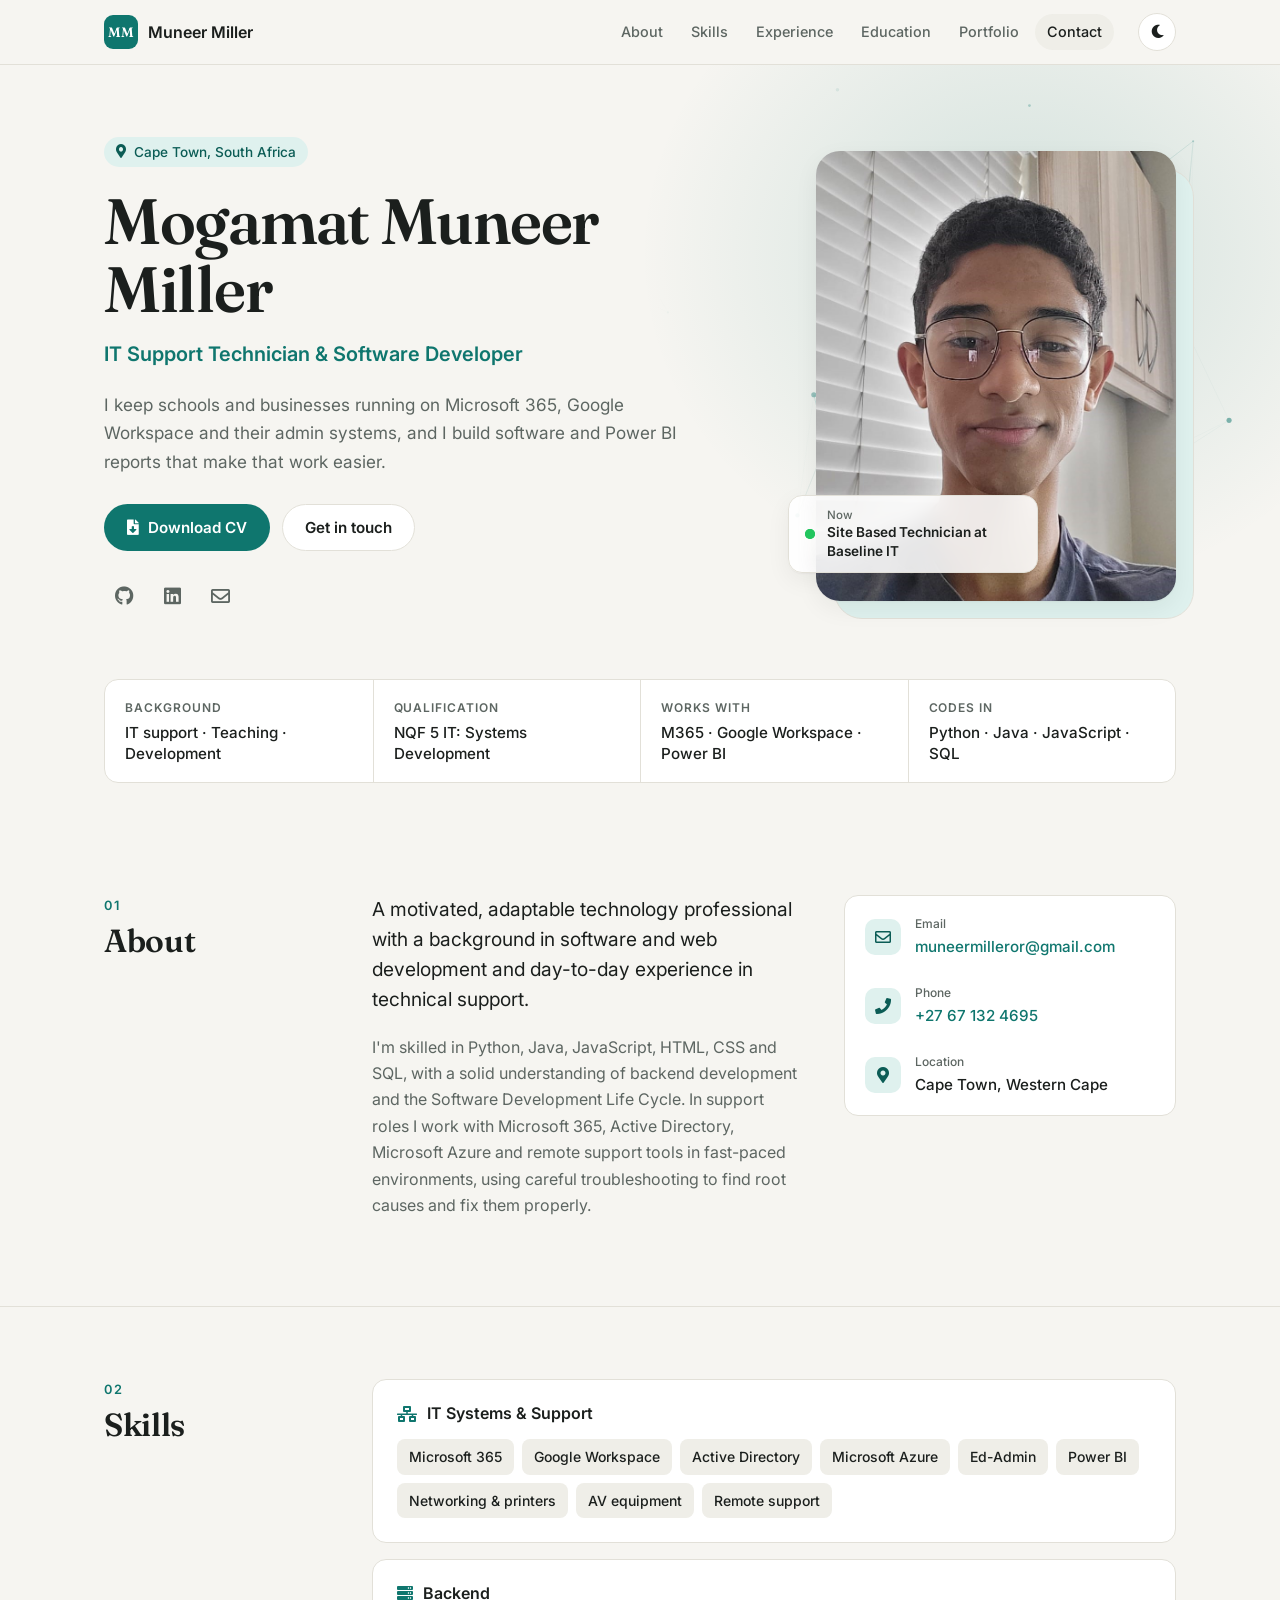
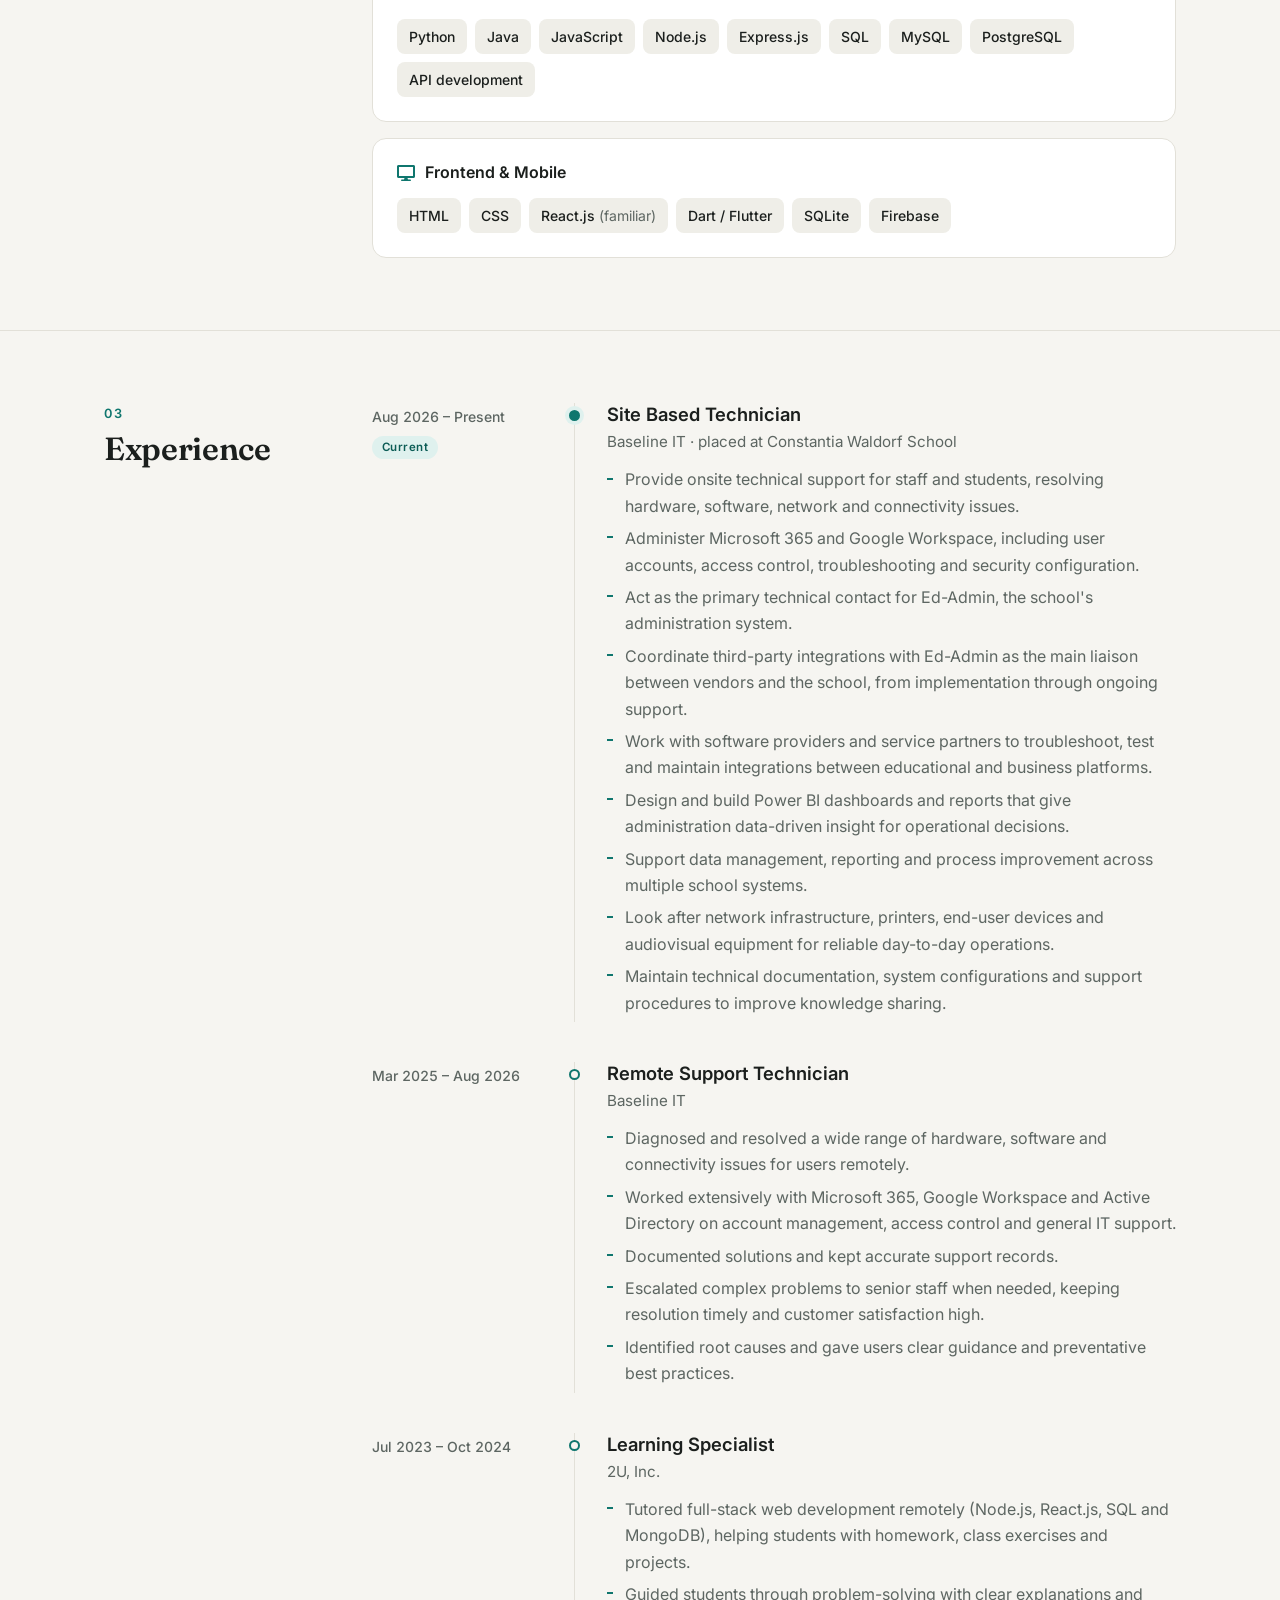
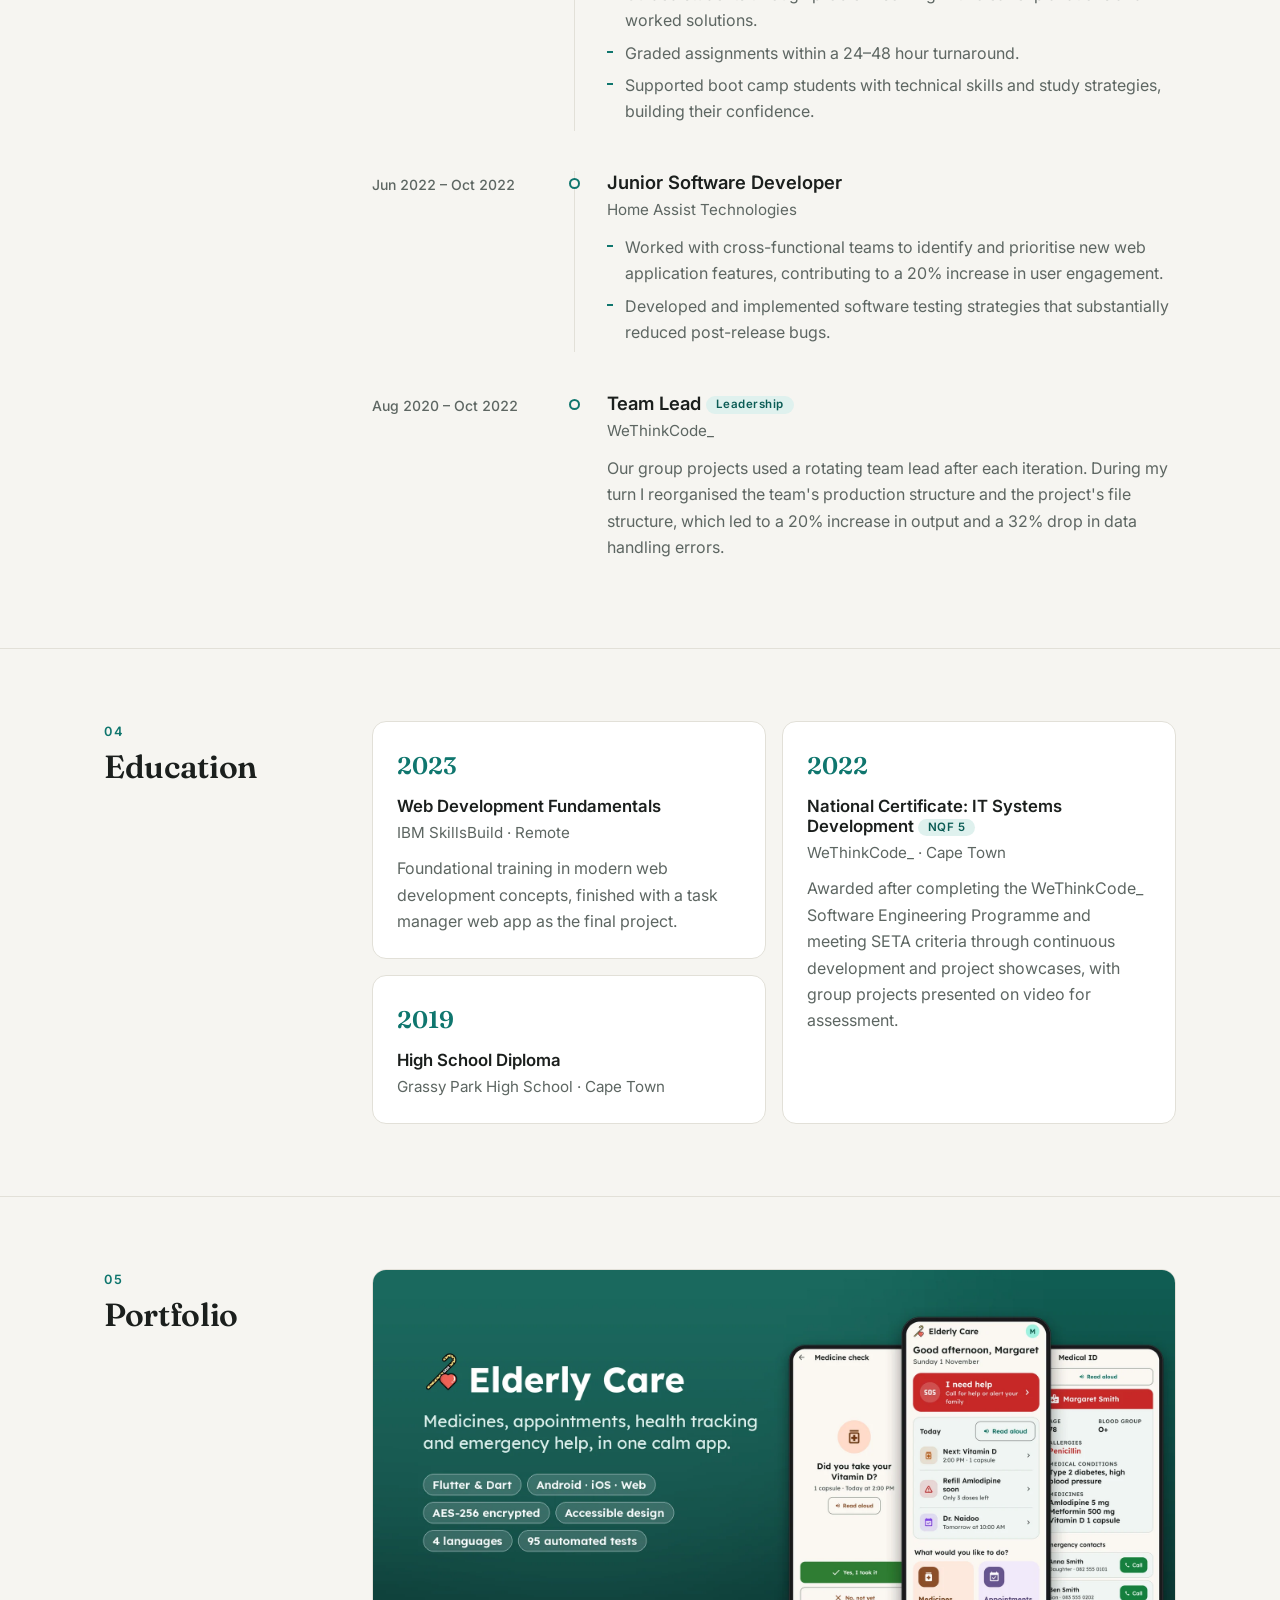
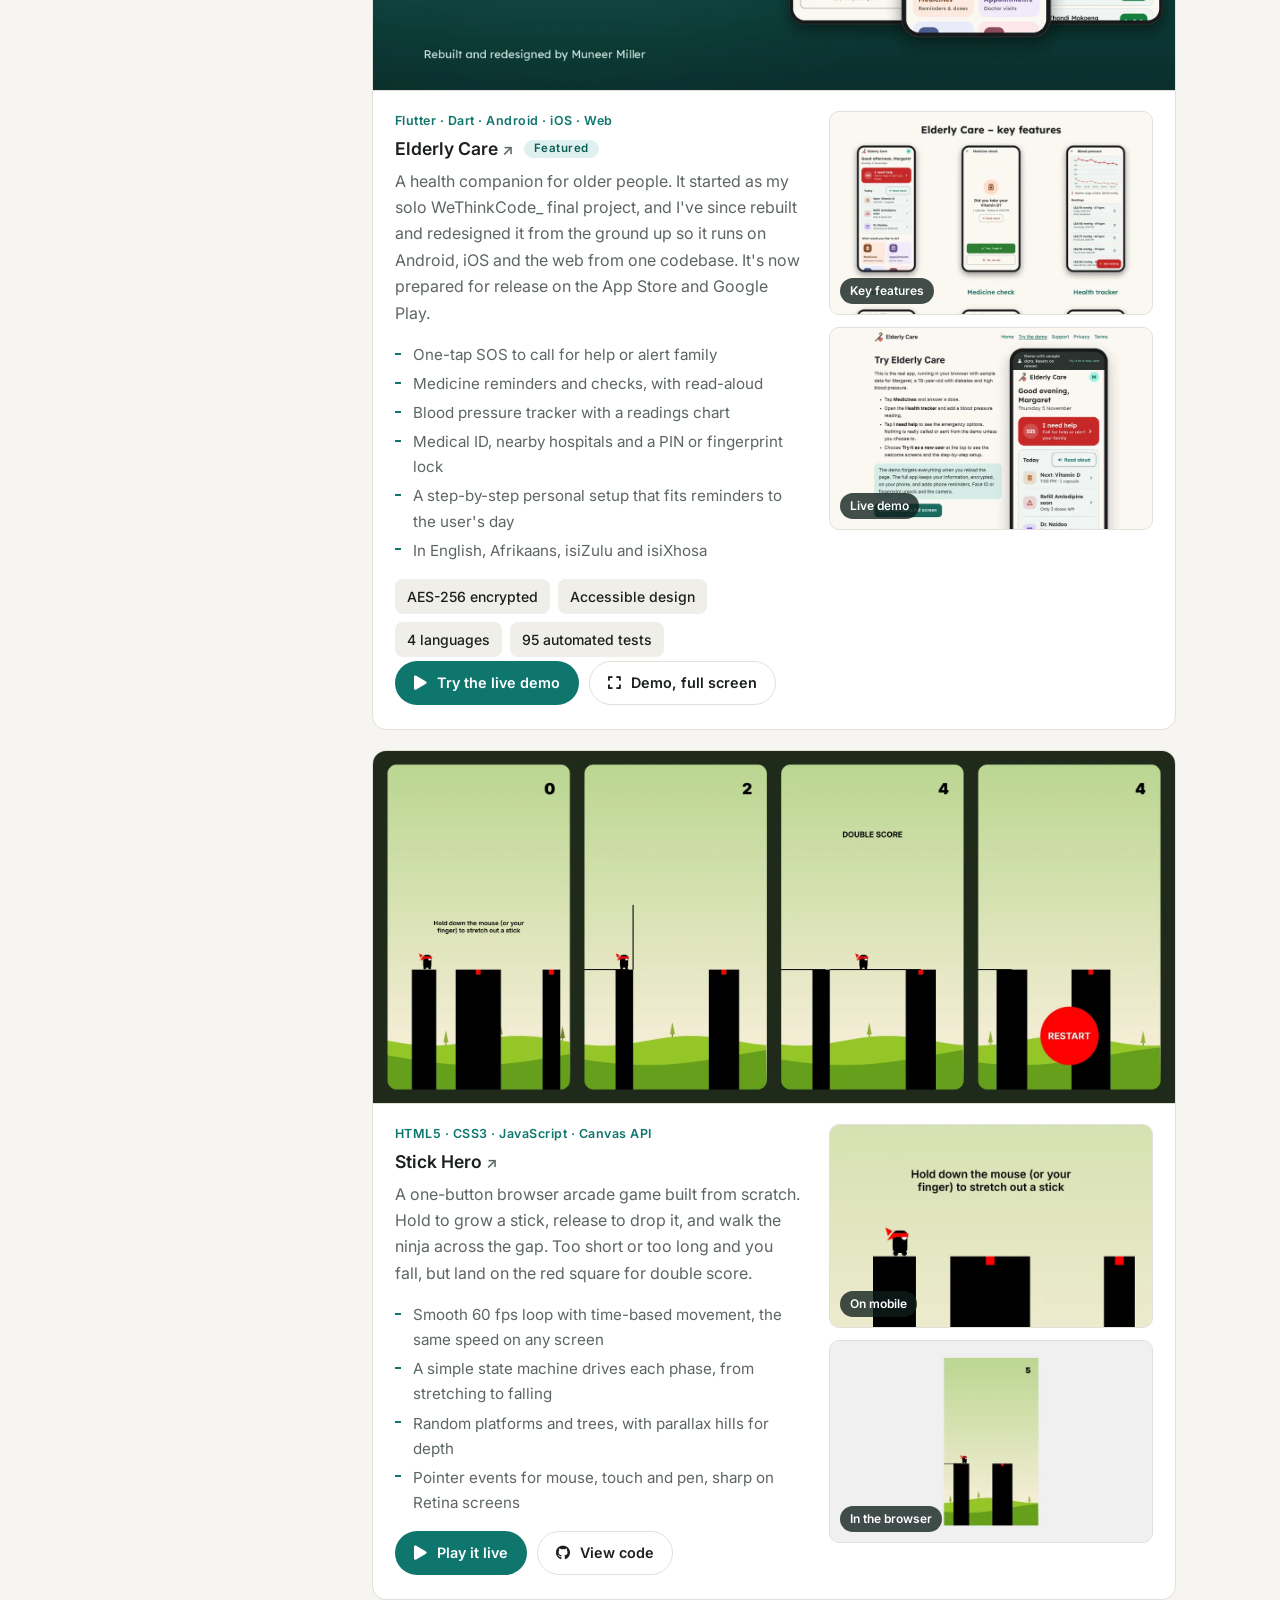
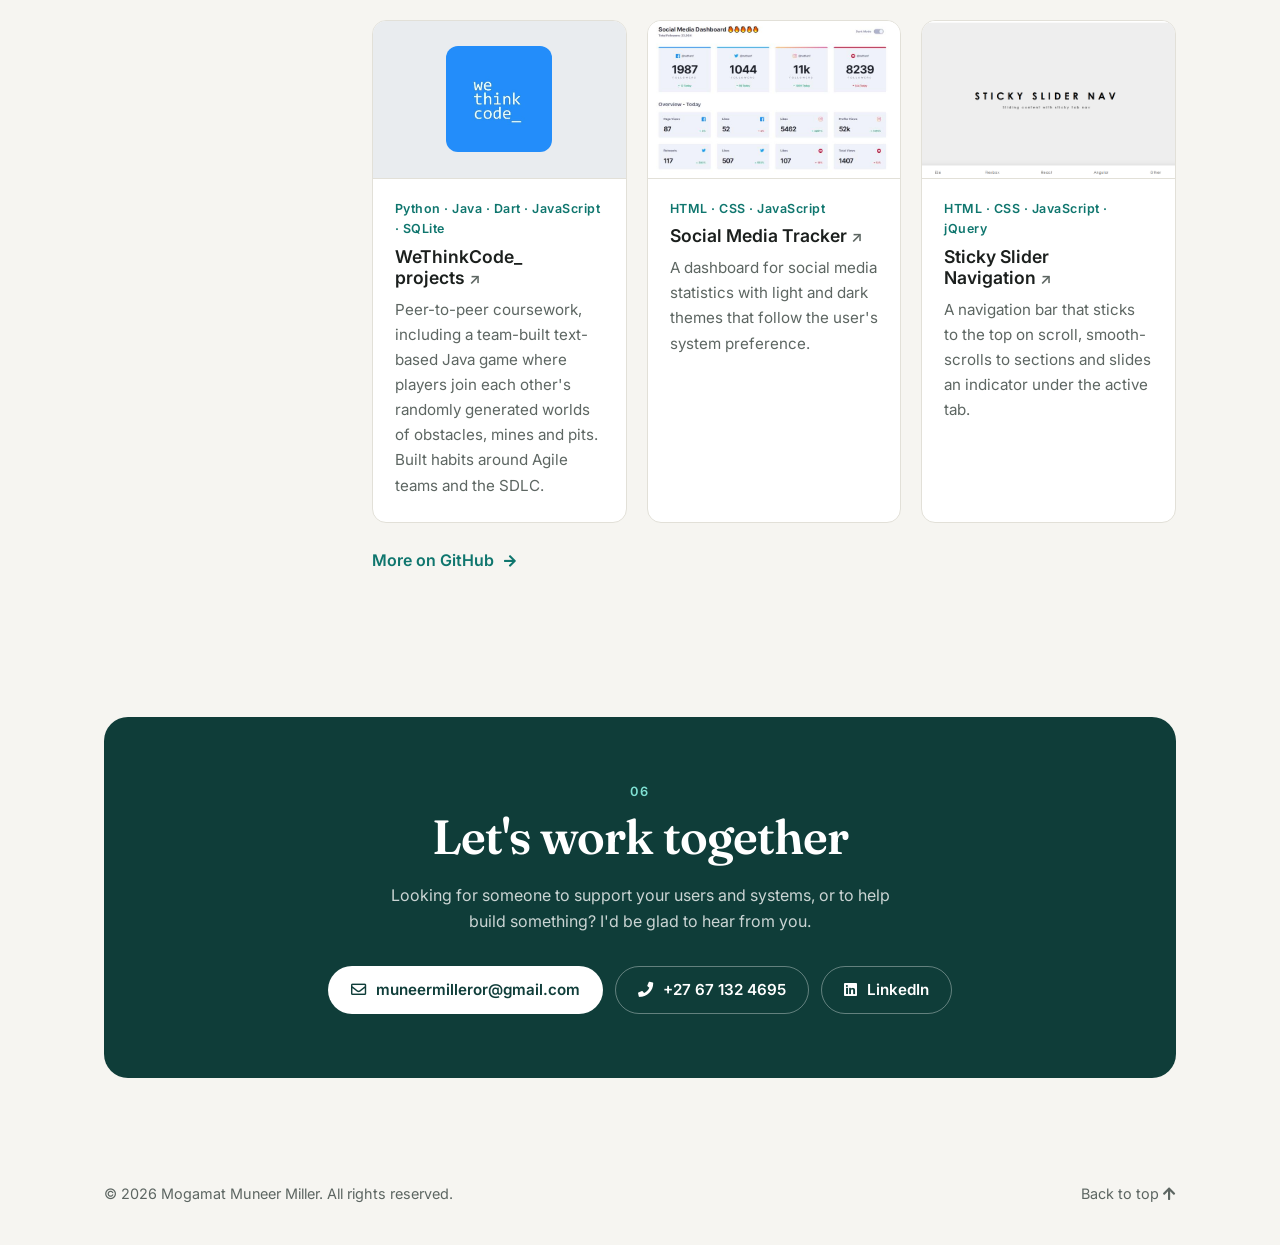
==== commit 66528d07: "Point Social Media Tracker at its renamed repo Co-Authored-By: Claude Opus 5.5 <noreply@anthropic.co" ====
--- a/index.html
+++ b/index.html
@@ -380,12 +380,12 @@
                 </div>
               </article>
               <article class="project reveal">
-                <a class="project-media" href="https://github.com/MuneerMiller/WebApp" target="_blank" rel="noopener noreferrer" tabindex="-1">
+                <a class="project-media" href="https://github.com/MuneerMiller/Social-Media-Tracker" target="_blank" rel="noopener noreferrer" tabindex="-1">
                   <img src="images/light_mode_pic.jpeg" width="800" height="449" alt="Social media tracker dashboard in light mode" loading="lazy">
                 </a>
                 <div class="project-body">
                   <p class="project-stack">HTML · CSS · JavaScript</p>
-                  <h3><a href="https://github.com/MuneerMiller/WebApp" target="_blank" rel="noopener noreferrer">Social Media Tracker</a></h3>
+                  <h3><a href="https://github.com/MuneerMiller/Social-Media-Tracker" target="_blank" rel="noopener noreferrer">Social Media Tracker</a></h3>
                   <p>A dashboard for social media statistics with light and dark themes that follow the user's system preference.</p>
                 </div>
               </article>
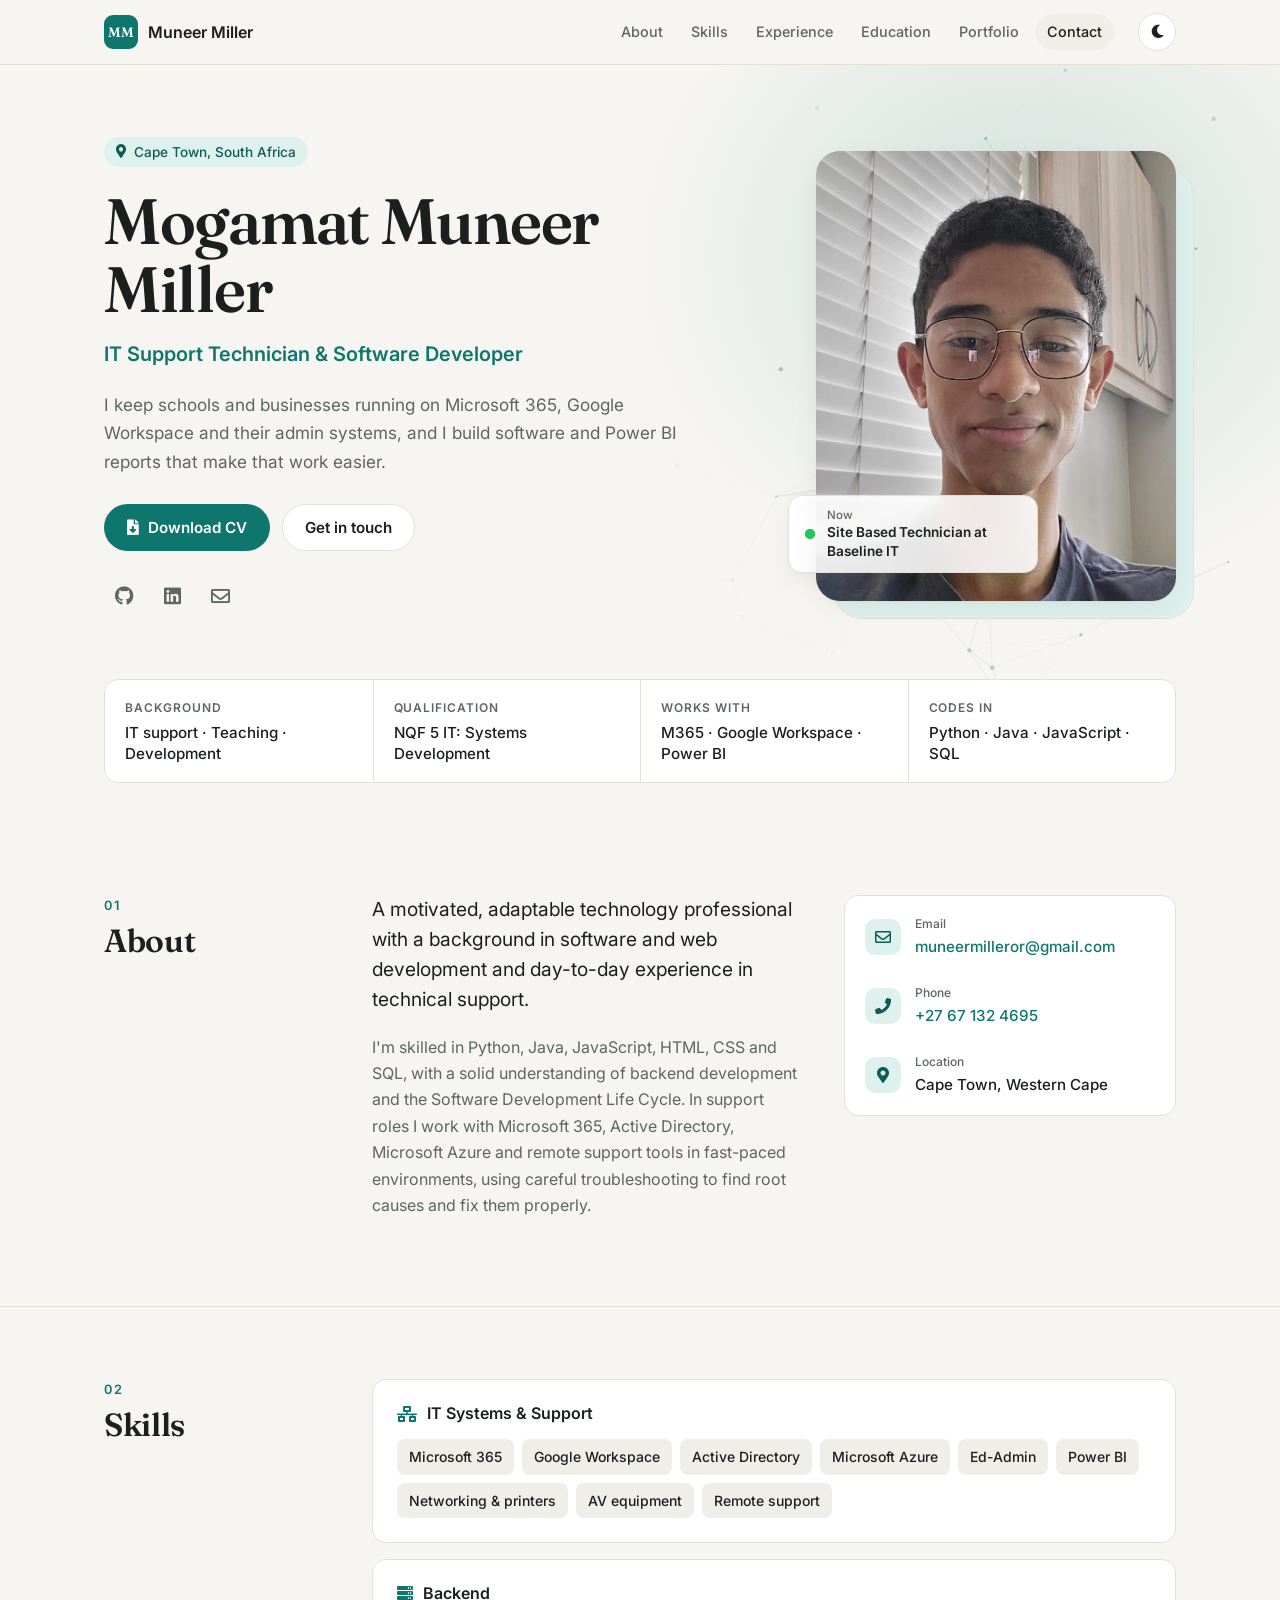
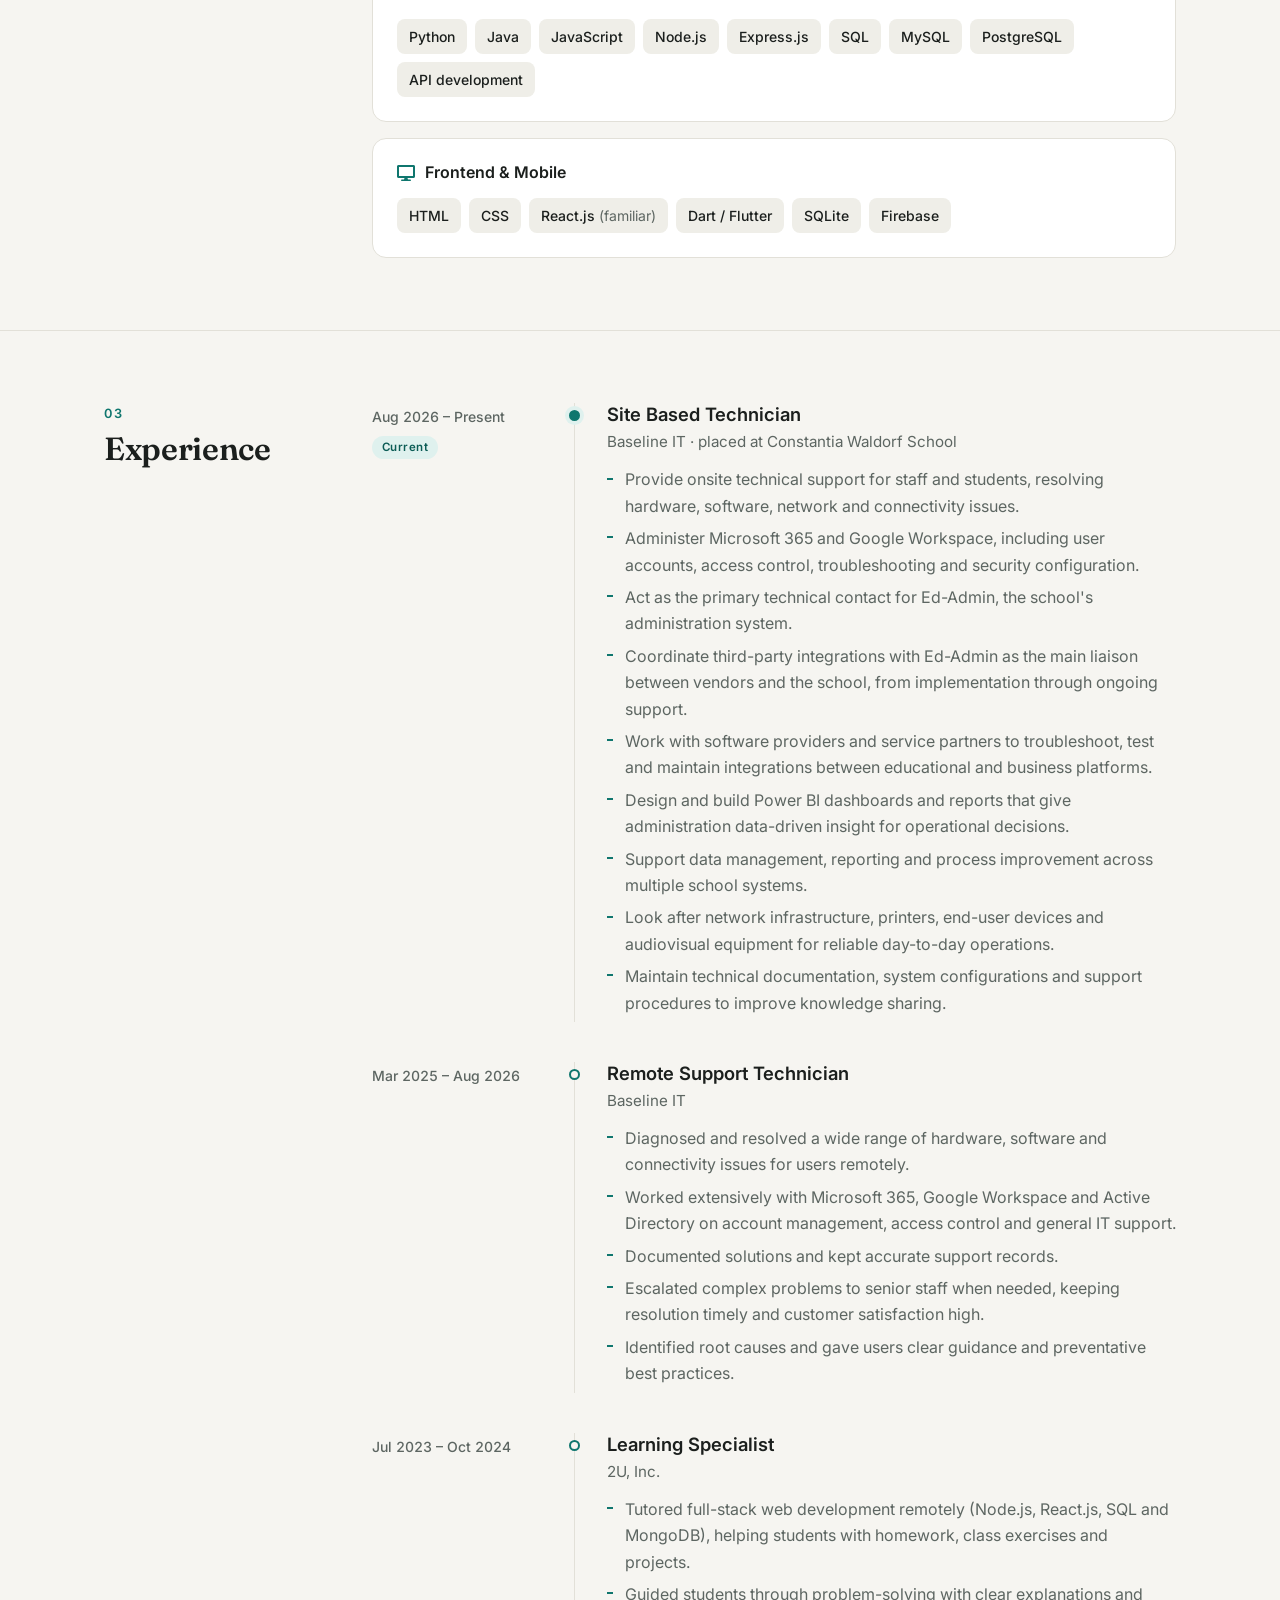
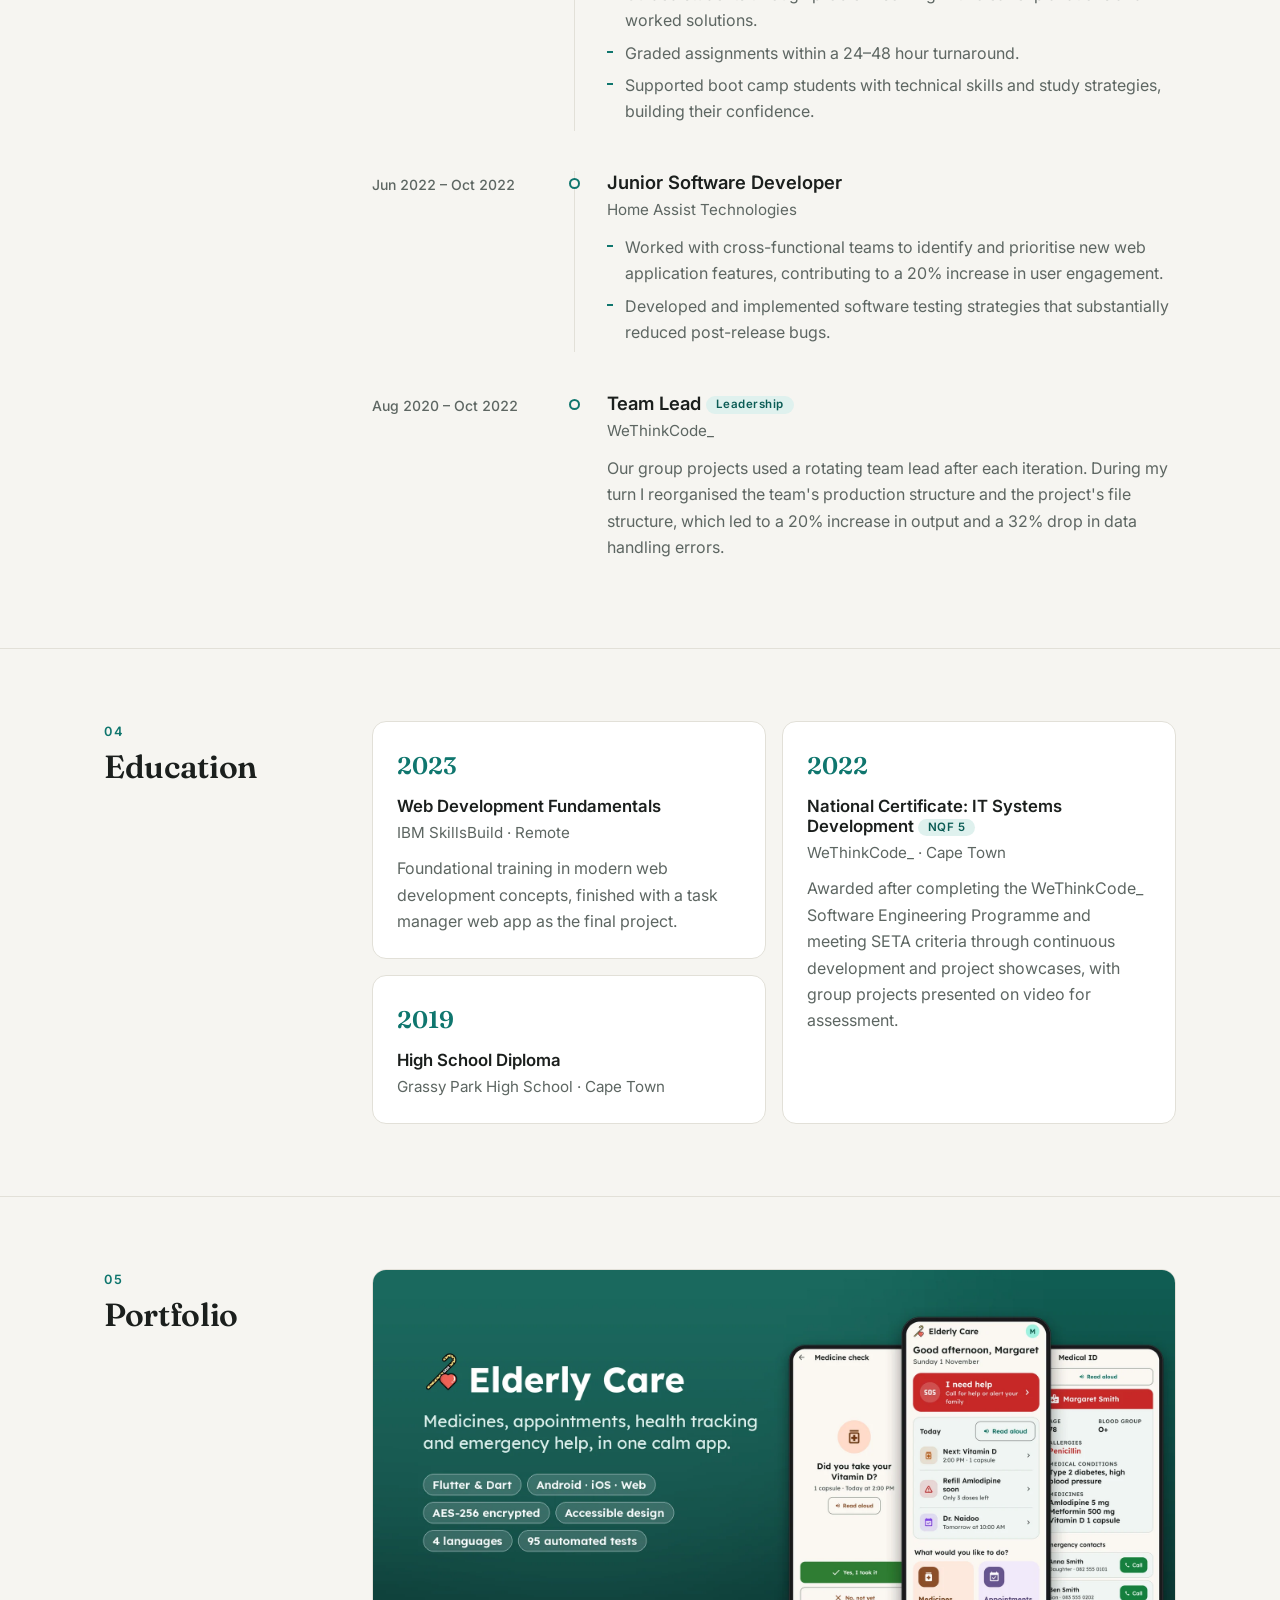
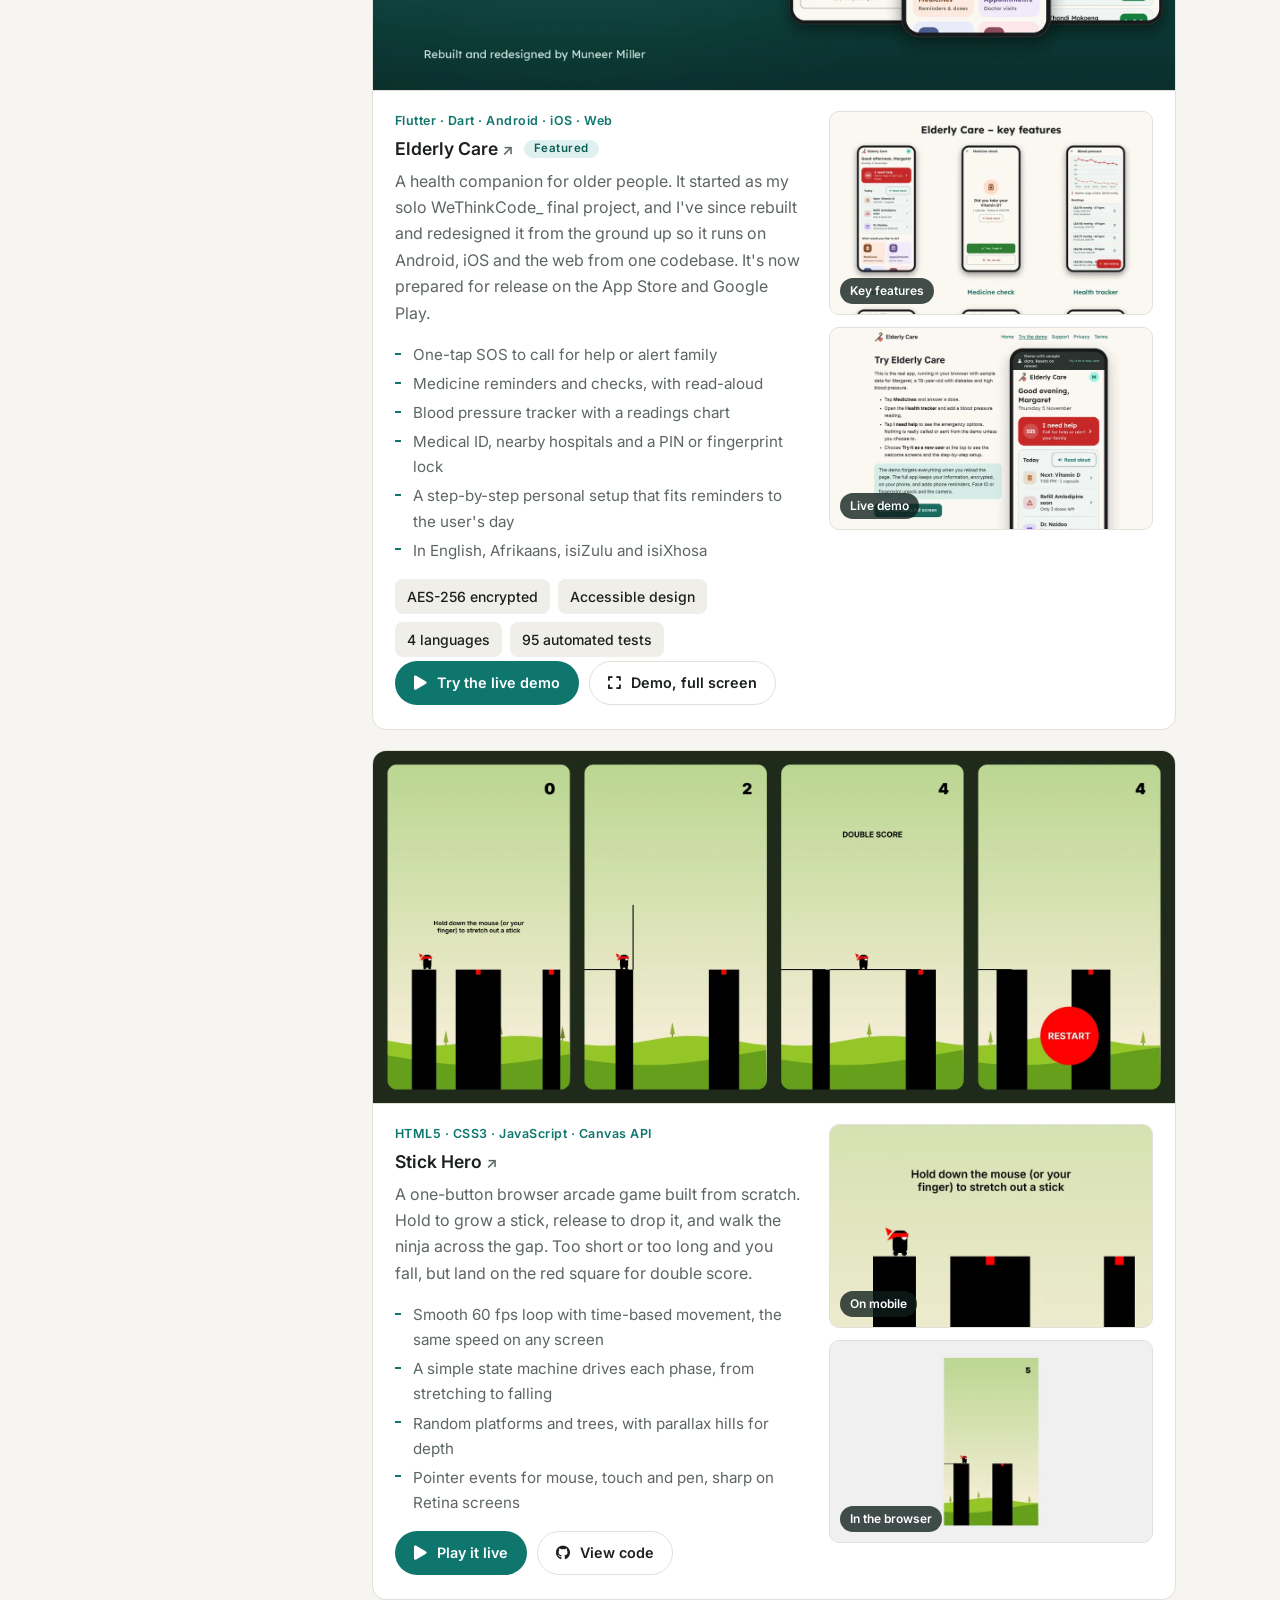
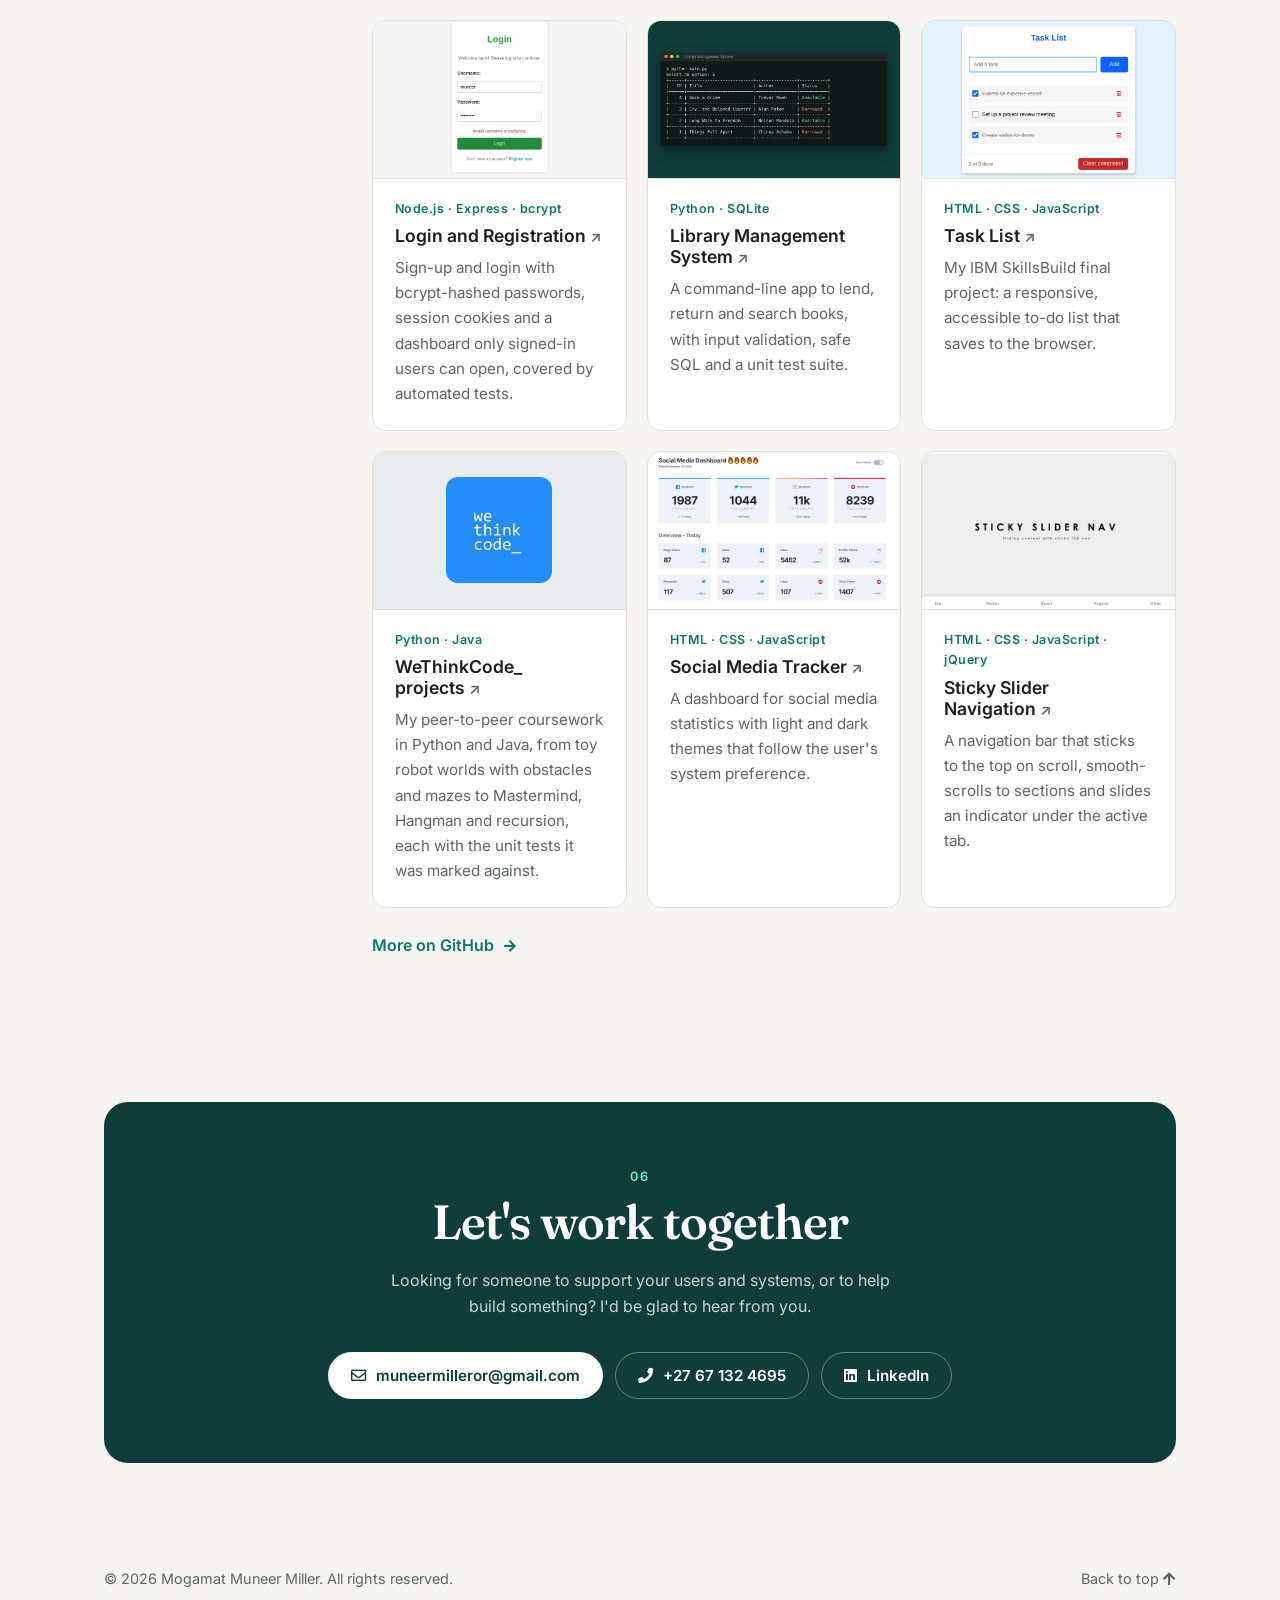
==== commit 453b4469: "Add Login, Library and Task List project cards Adds cards for the three newly improved projects, wit" ====
--- a/index.html
+++ b/index.html
@@ -370,13 +370,43 @@
             </article>
             <div class="projects">
               <article class="project reveal">
+                <a class="project-media" href="https://github.com/MuneerMiller/login-json" target="_blank" rel="noopener noreferrer" tabindex="-1">
+                  <img src="images/login-json.webp" width="800" height="500" alt="Login form showing an invalid password message" loading="lazy">
+                </a>
+                <div class="project-body">
+                  <p class="project-stack">Node.js · Express · bcrypt</p>
+                  <h3><a href="https://github.com/MuneerMiller/login-json" target="_blank" rel="noopener noreferrer">Login and Registration</a></h3>
+                  <p>Sign-up and login with bcrypt-hashed passwords, session cookies and a dashboard only signed-in users can open, covered by automated tests.</p>
+                </div>
+              </article>
+              <article class="project reveal">
+                <a class="project-media" href="https://github.com/MuneerMiller/Python-Library-Project" target="_blank" rel="noopener noreferrer" tabindex="-1">
+                  <img src="images/library-cli.webp" width="800" height="500" alt="Terminal showing the library's book list with each book's status" loading="lazy">
+                </a>
+                <div class="project-body">
+                  <p class="project-stack">Python · SQLite</p>
+                  <h3><a href="https://github.com/MuneerMiller/Python-Library-Project" target="_blank" rel="noopener noreferrer">Library Management System</a></h3>
+                  <p>A command-line app to lend, return and search books, with input validation, safe SQL and a unit test suite.</p>
+                </div>
+              </article>
+              <article class="project reveal">
+                <a class="project-media" href="https://github.com/MuneerMiller/Task-List-Application" target="_blank" rel="noopener noreferrer" tabindex="-1">
+                  <img src="images/task-list.webp" width="800" height="500" alt="Task list with two of three tasks ticked off" loading="lazy">
+                </a>
+                <div class="project-body">
+                  <p class="project-stack">HTML · CSS · JavaScript</p>
+                  <h3><a href="https://github.com/MuneerMiller/Task-List-Application" target="_blank" rel="noopener noreferrer">Task List</a></h3>
+                  <p>My IBM SkillsBuild final project: a responsive, accessible to-do list that saves to the browser.</p>
+                </div>
+              </article>
+              <article class="project reveal">
                 <a class="project-media media-contain" href="https://github.com/MuneerMiller/WeThinkCode-Projects" target="_blank" rel="noopener noreferrer" tabindex="-1">
                   <img src="images/pHuuhgmu_400x400.jpg" width="387" height="387" alt="WeThinkCode_ logo" loading="lazy">
                 </a>
                 <div class="project-body">
-                  <p class="project-stack">Python · Java · Dart · JavaScript · SQLite</p>
+                  <p class="project-stack">Python · Java</p>
                   <h3><a href="https://github.com/MuneerMiller/WeThinkCode-Projects" target="_blank" rel="noopener noreferrer">WeThinkCode_ projects</a></h3>
-                  <p>Peer-to-peer coursework, including a team-built text-based Java game where players join each other's randomly generated worlds of obstacles, mines and pits. Built habits around Agile teams and the SDLC.</p>
+                  <p>My peer-to-peer coursework in Python and Java, from toy robot worlds with obstacles and mazes to Mastermind, Hangman and recursion, each with the unit tests it was marked against.</p>
                 </div>
               </article>
               <article class="project reveal">
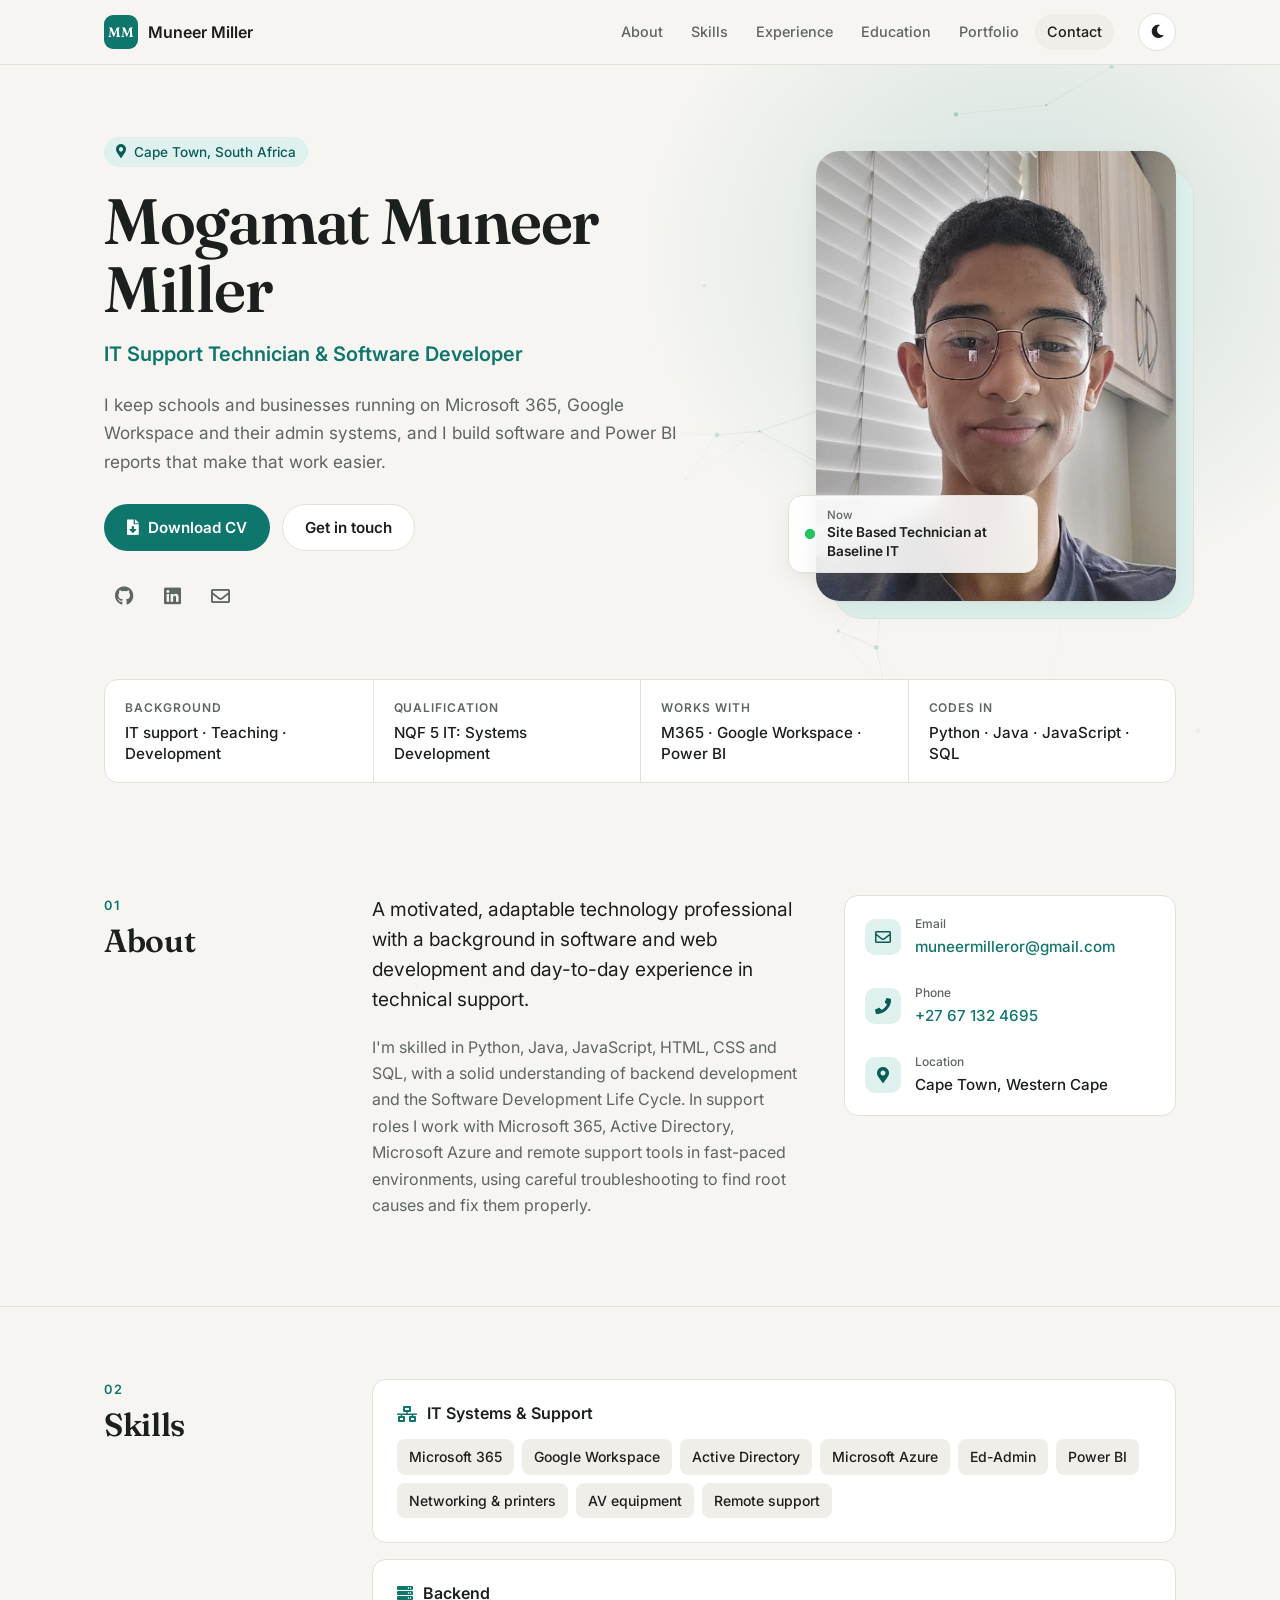
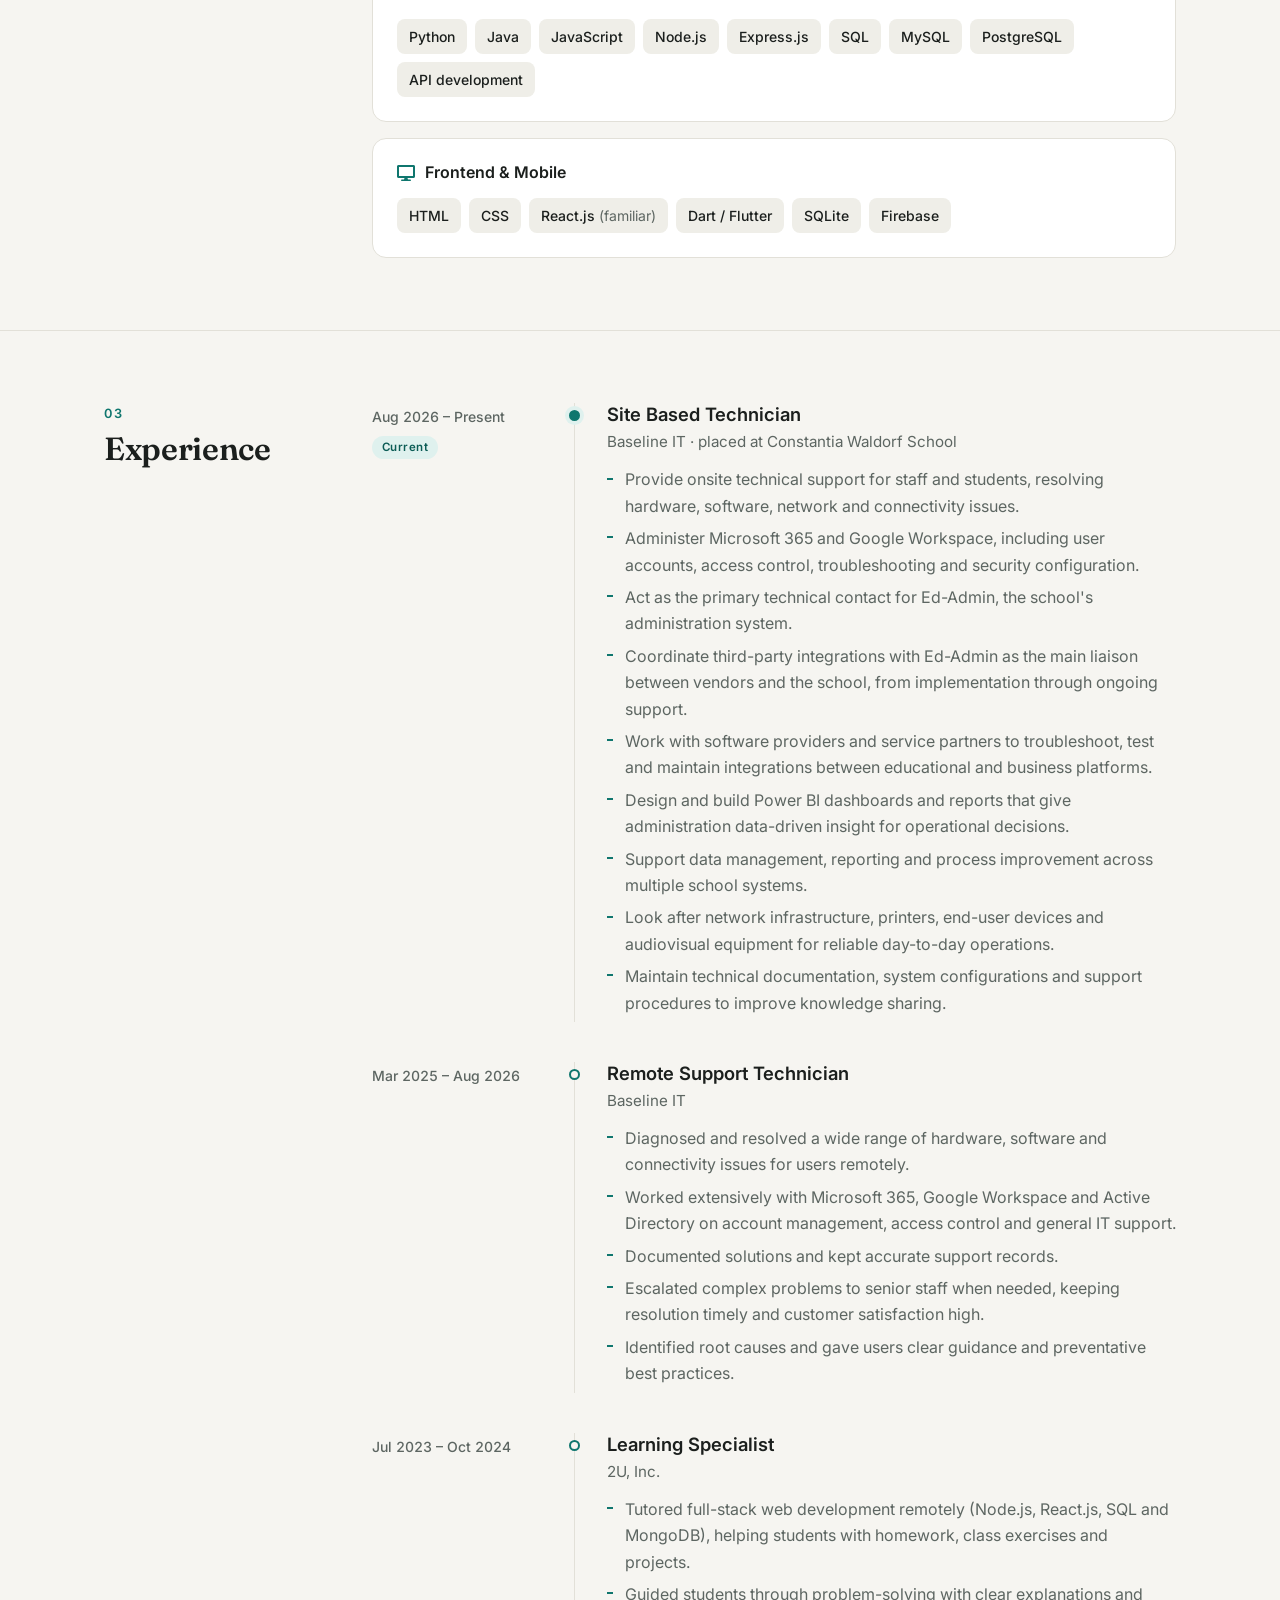
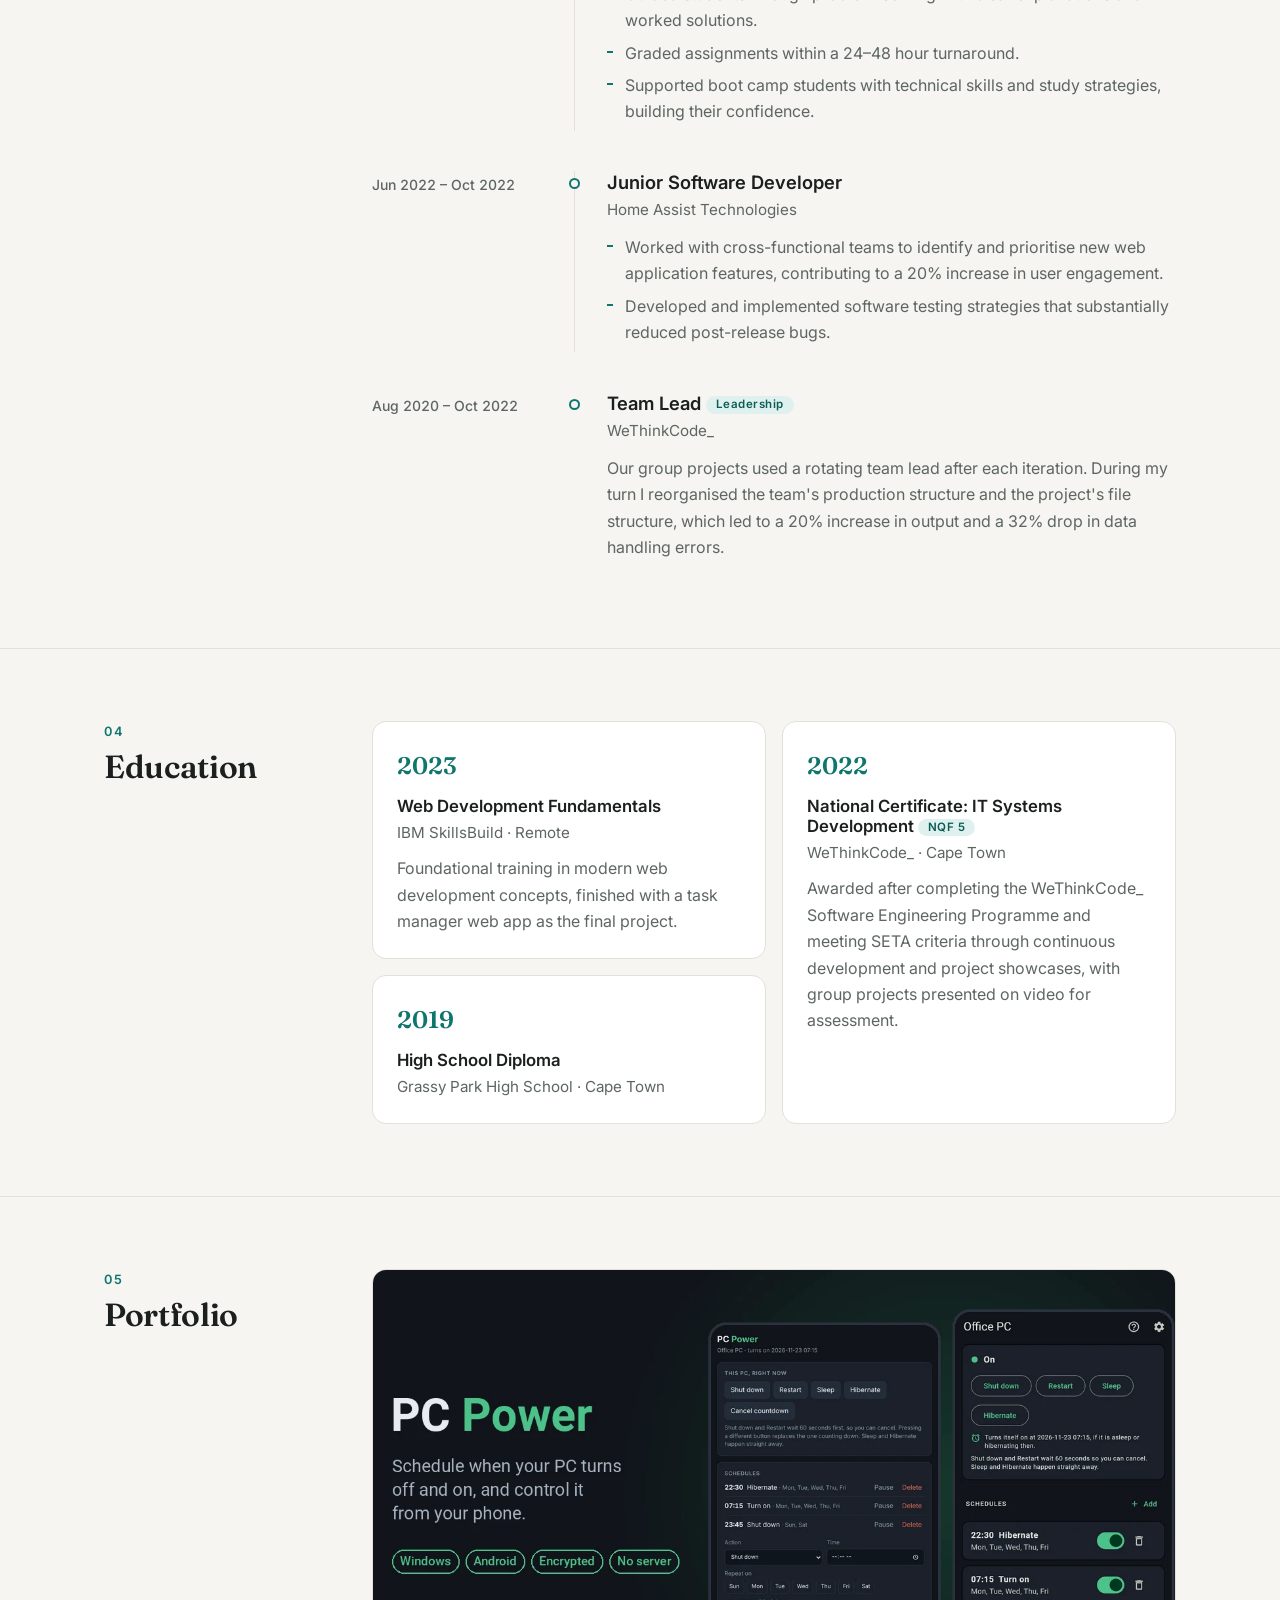
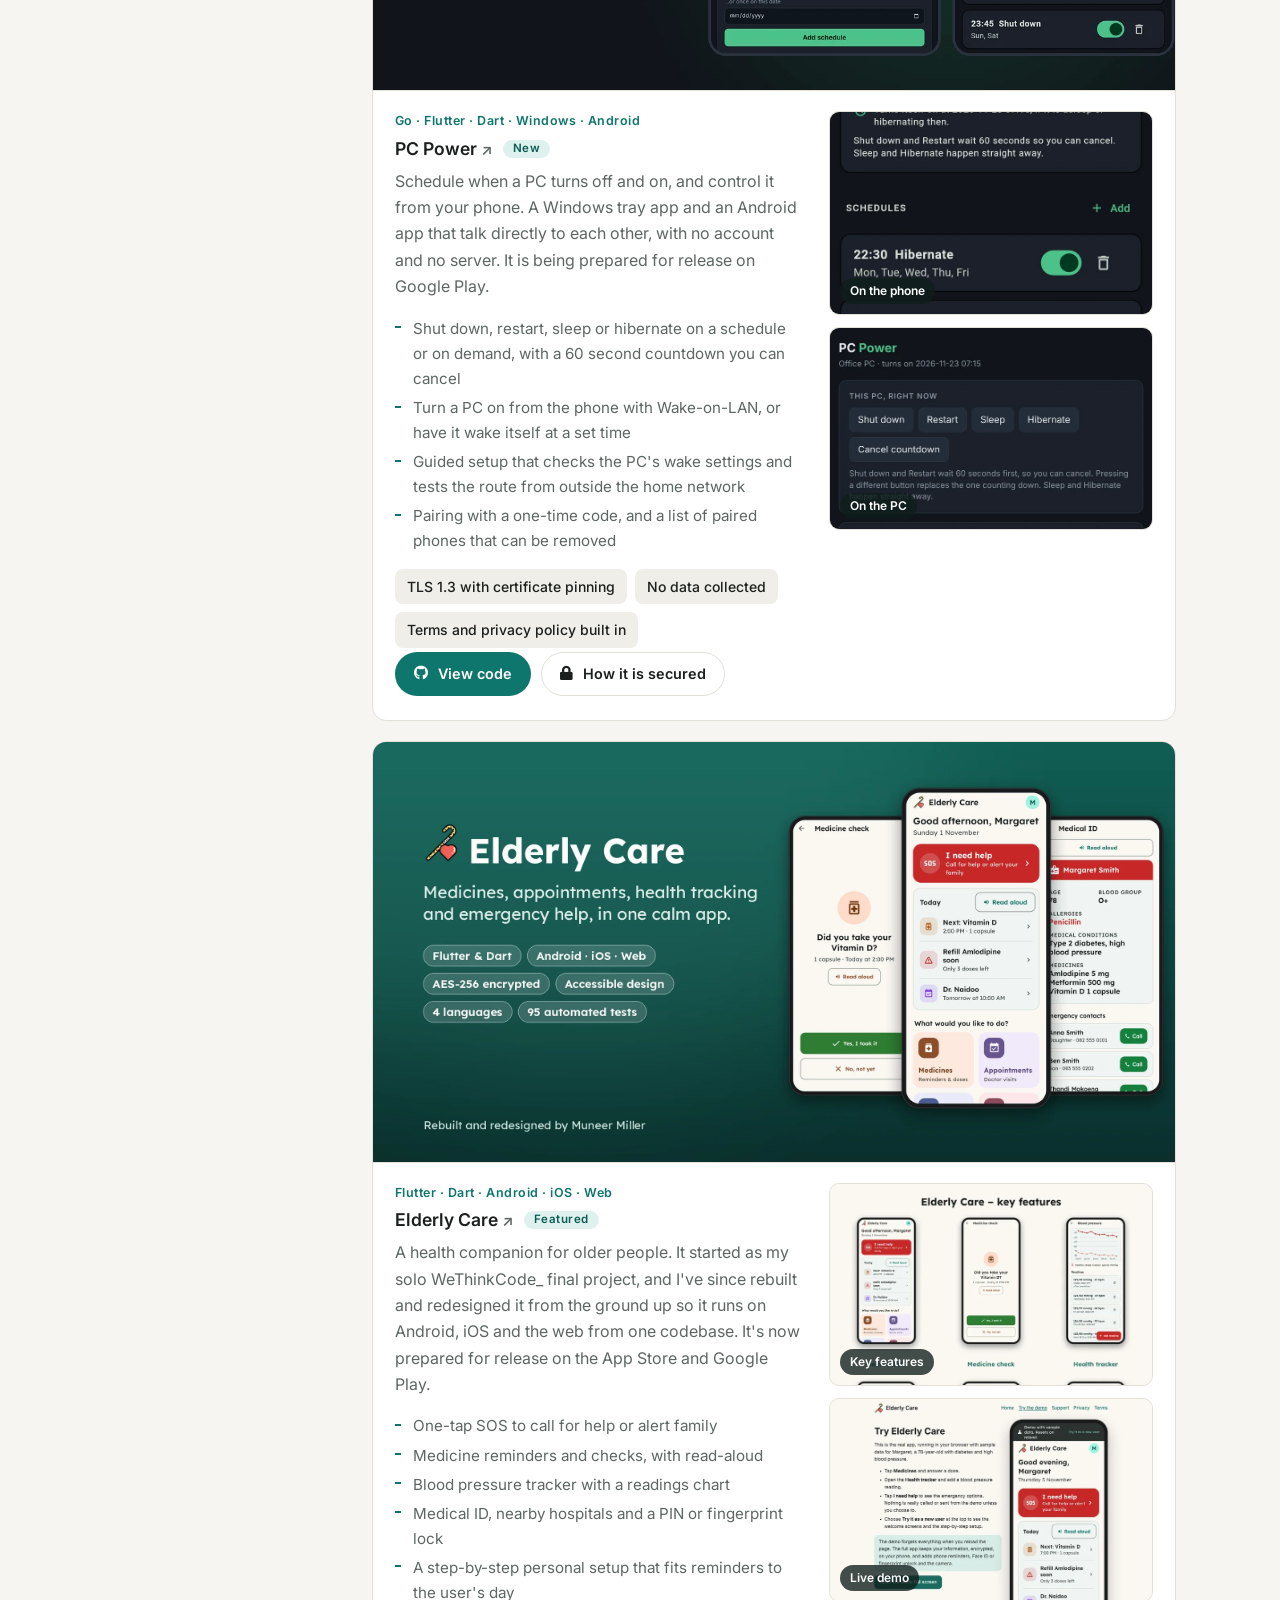
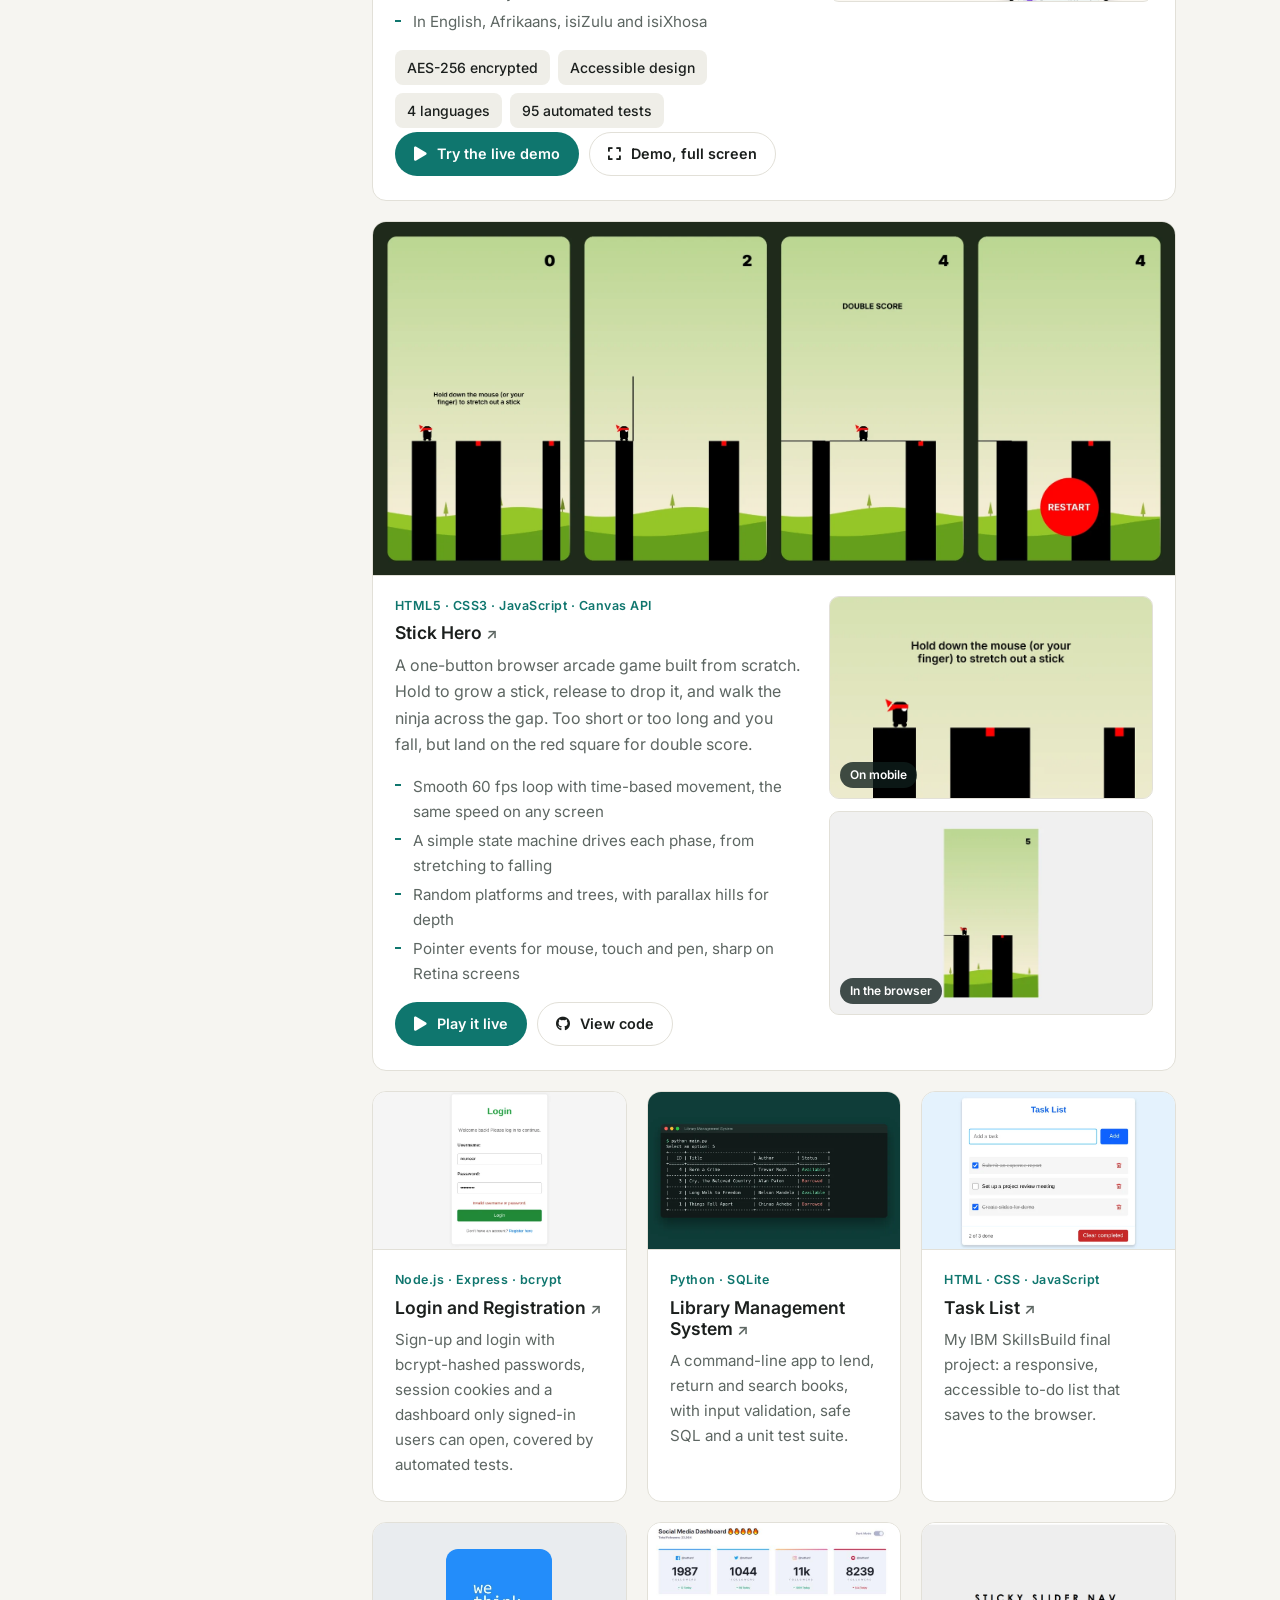
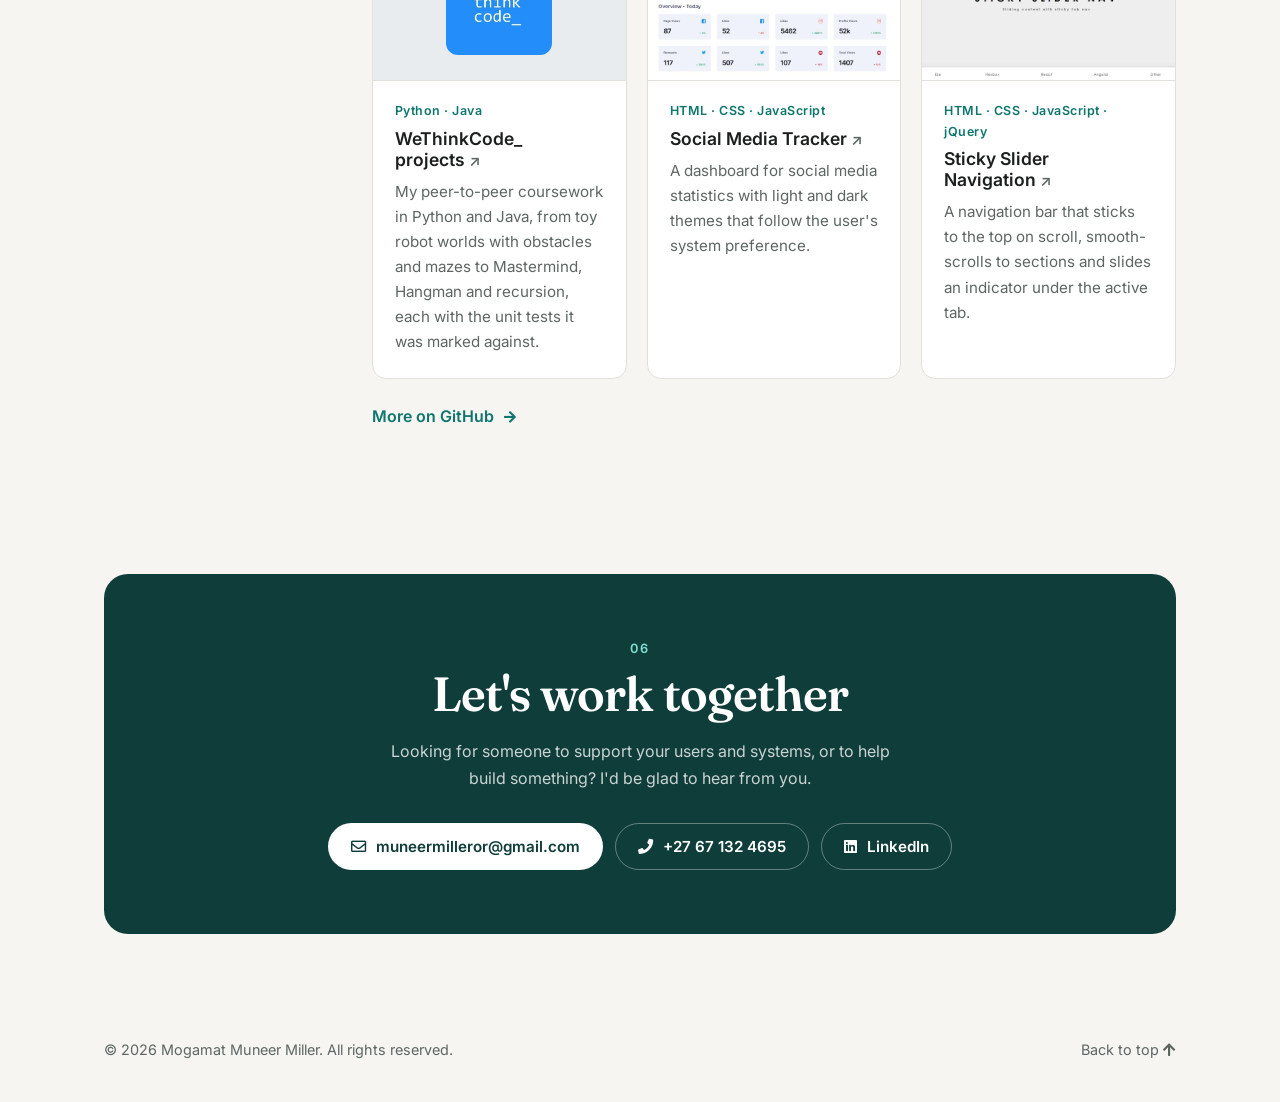
==== commit b5b7aa50: "Add PC Power to the portfolio and CV New featured project card with screenshots, a Projects entry on" ====
--- a/index.html
+++ b/index.html
@@ -297,6 +297,43 @@
           </header>
           <div class="section-body">
             <article class="project project-featured reveal">
+              <a class="project-media featured-media" href="images/pc-power-banner.webp" data-lightbox aria-label="View the PC Power overview image full size">
+                <img src="images/pc-power-banner.webp" srcset="images/pc-power-banner-thumb.webp 640w, images/pc-power-banner.webp 1280w" sizes="(max-width: 960px) 100vw, 850px" width="1280" height="640" alt="PC Power: the Windows window and the Android app, both showing a PC's power buttons and schedules" loading="lazy">
+              </a>
+              <div class="project-body featured-body">
+                <div class="featured-text">
+                  <p class="project-stack">Go · Flutter · Dart · Windows · Android</p>
+                  <h3><a href="https://github.com/MuneerMiller/pc-power" target="_blank" rel="noopener noreferrer">PC Power</a> <span class="tag">New</span></h3>
+                  <p>Schedule when a PC turns off and on, and control it from your phone. A Windows tray app and an Android app that talk directly to each other, with no account and no server. It is being prepared for release on Google Play.</p>
+                  <ul class="feature-list">
+                    <li>Shut down, restart, sleep or hibernate on a schedule or on demand, with a 60 second countdown you can cancel</li>
+                    <li>Turn a PC on from the phone with Wake-on-LAN, or have it wake itself at a set time</li>
+                    <li>Guided setup that checks the PC's wake settings and tests the route from outside the home network</li>
+                    <li>Pairing with a one-time code, and a list of paired phones that can be removed</li>
+                  </ul>
+                  <ul class="chips">
+                    <li>TLS 1.3 with certificate pinning</li>
+                    <li>No data collected</li>
+                    <li>Terms and privacy policy built in</li>
+                  </ul>
+                  <div class="project-actions">
+                    <a class="btn btn-primary btn-sm" href="https://github.com/MuneerMiller/pc-power" target="_blank" rel="noopener noreferrer"><i class="fab fa-github" aria-hidden="true"></i> View code</a>
+                    <a class="btn btn-ghost btn-sm" href="https://github.com/MuneerMiller/pc-power#security" target="_blank" rel="noopener noreferrer"><i class="fas fa-lock" aria-hidden="true"></i> How it is secured</a>
+                  </div>
+                </div>
+                <div class="gallery">
+                  <a href="images/pc-power-android.webp" data-lightbox data-caption="PC Power on Android: power buttons, the next scheduled turn-on, and the schedules">
+                    <img class="pos-play" src="images/pc-power-android-thumb.webp" width="720" height="1133" alt="PC Power on Android showing a PC that is on, with its power buttons and three schedules" loading="lazy">
+                    <span>On the phone</span>
+                  </a>
+                  <a href="images/pc-power-windows.webp" data-lightbox data-caption="PC Power on Windows: power buttons, schedules and phone pairing">
+                    <img src="images/pc-power-windows-thumb.webp" width="720" height="1398" alt="The PC Power window on Windows with power buttons, schedules and the form to add a schedule" loading="lazy">
+                    <span>On the PC</span>
+                  </a>
+                </div>
+              </div>
+            </article>
+            <article class="project project-featured reveal">
               <a class="project-media featured-media" href="images/elderly-care-banner.webp" data-lightbox aria-label="View the Elderly Care overview image full size">
                 <img src="images/elderly-care-banner.webp" srcset="images/elderly-care-banner-thumb.webp 720w, images/elderly-care-banner.webp 2000w" sizes="(max-width: 960px) 100vw, 850px" width="2000" height="1050" alt="Elderly Care app on three phones: medicine check, home screen with SOS button, and medical ID" loading="lazy">
               </a>
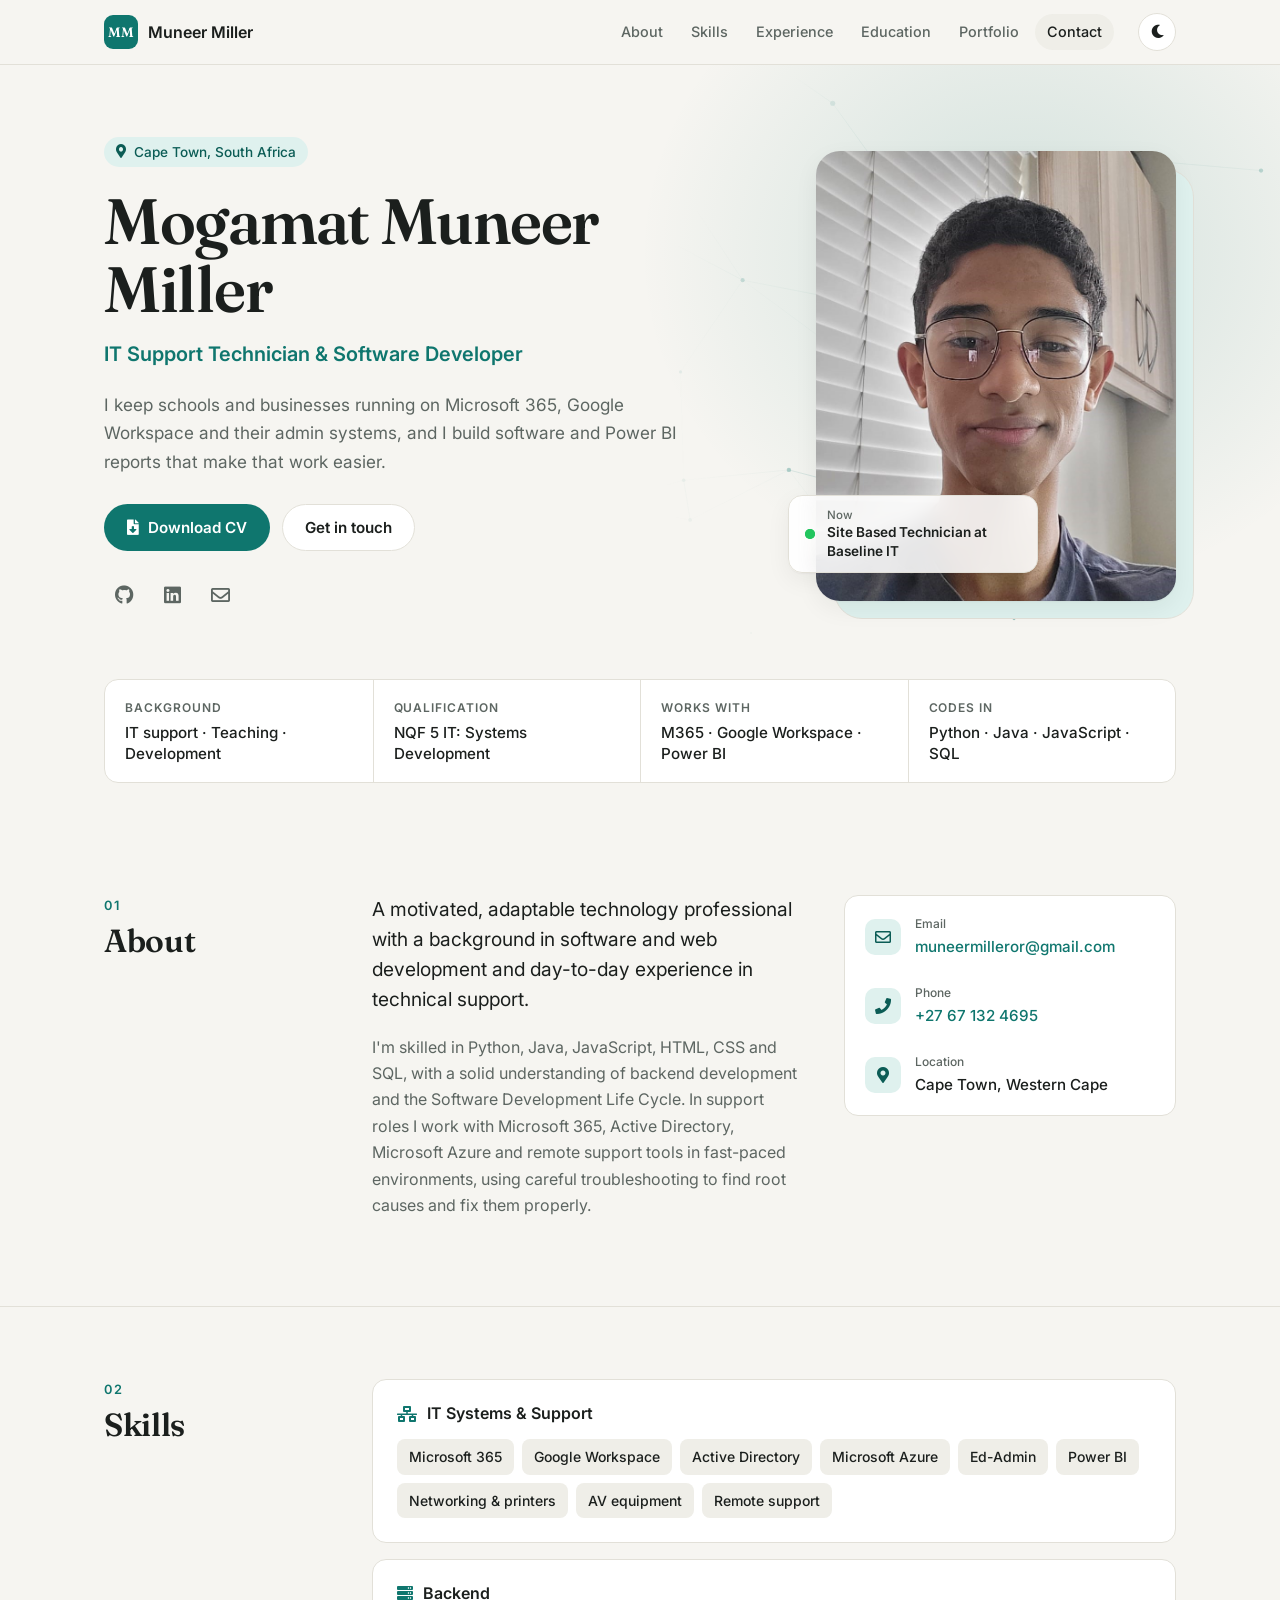
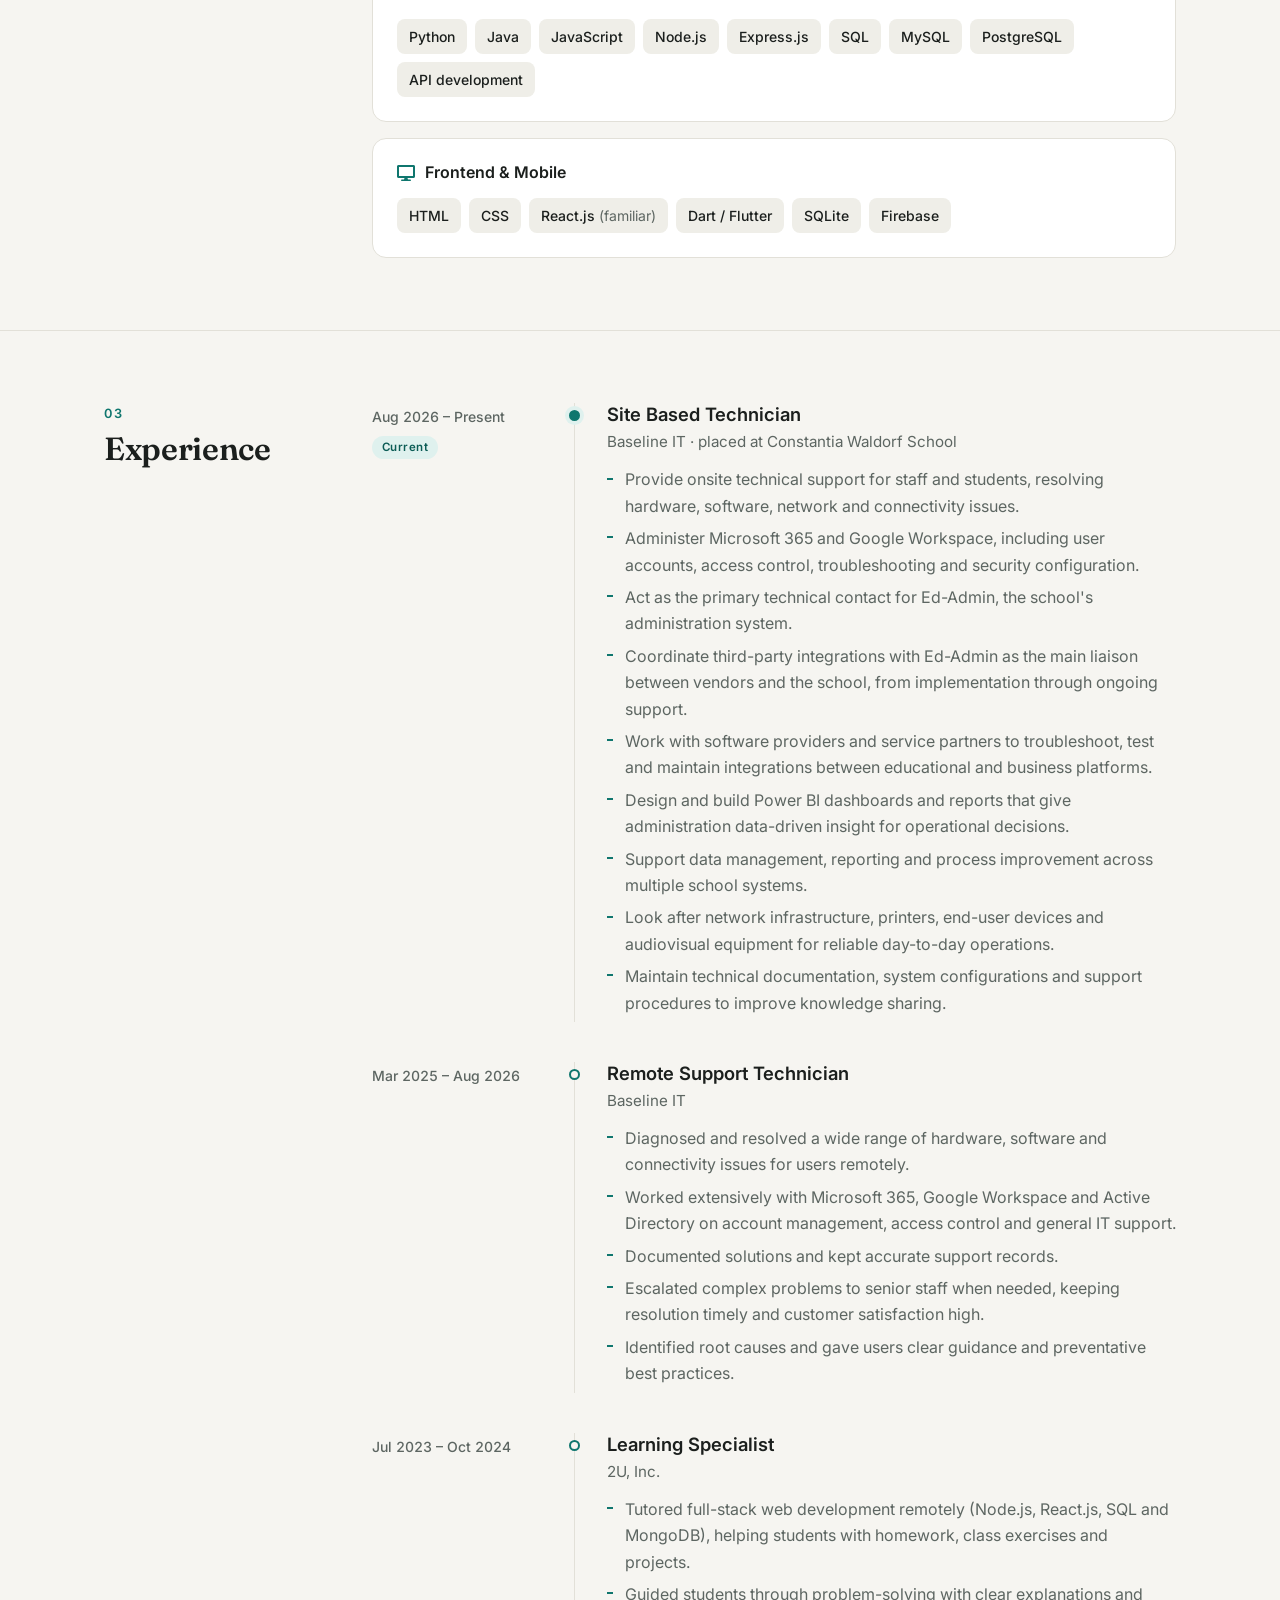
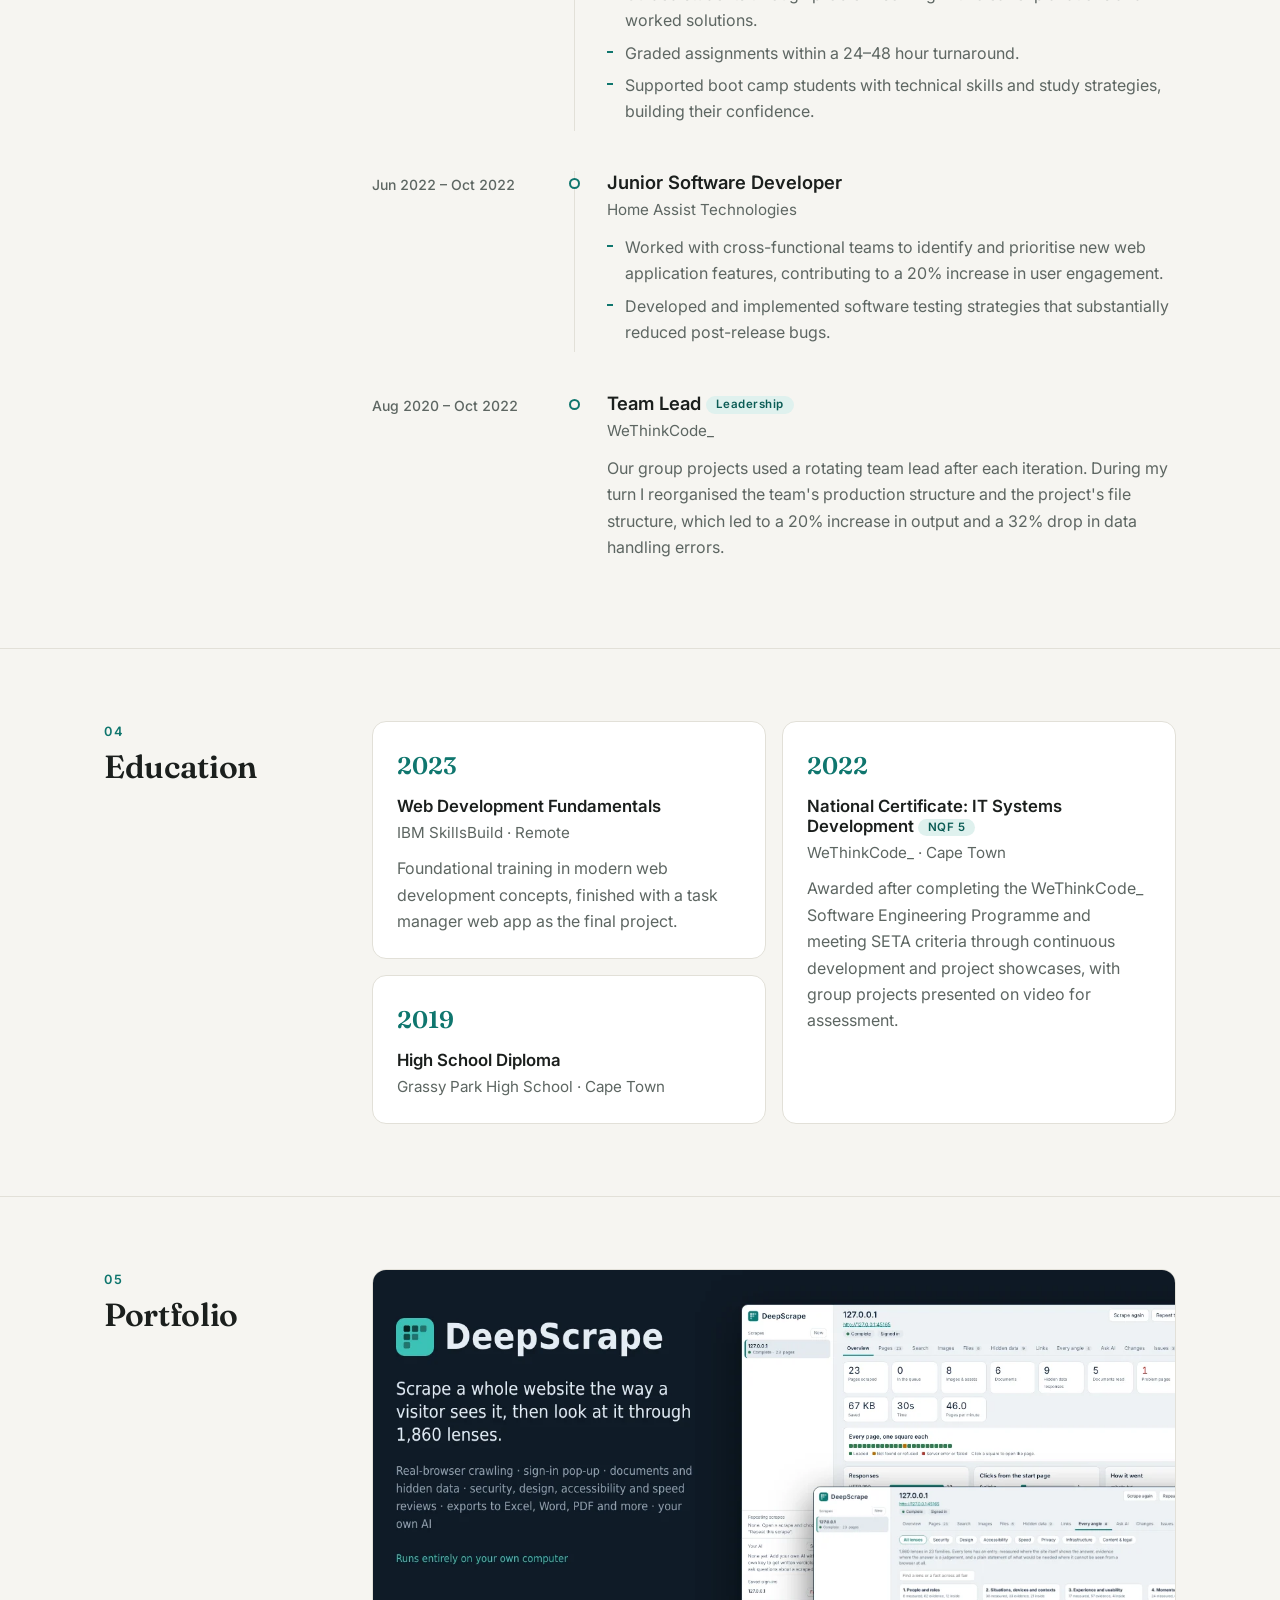
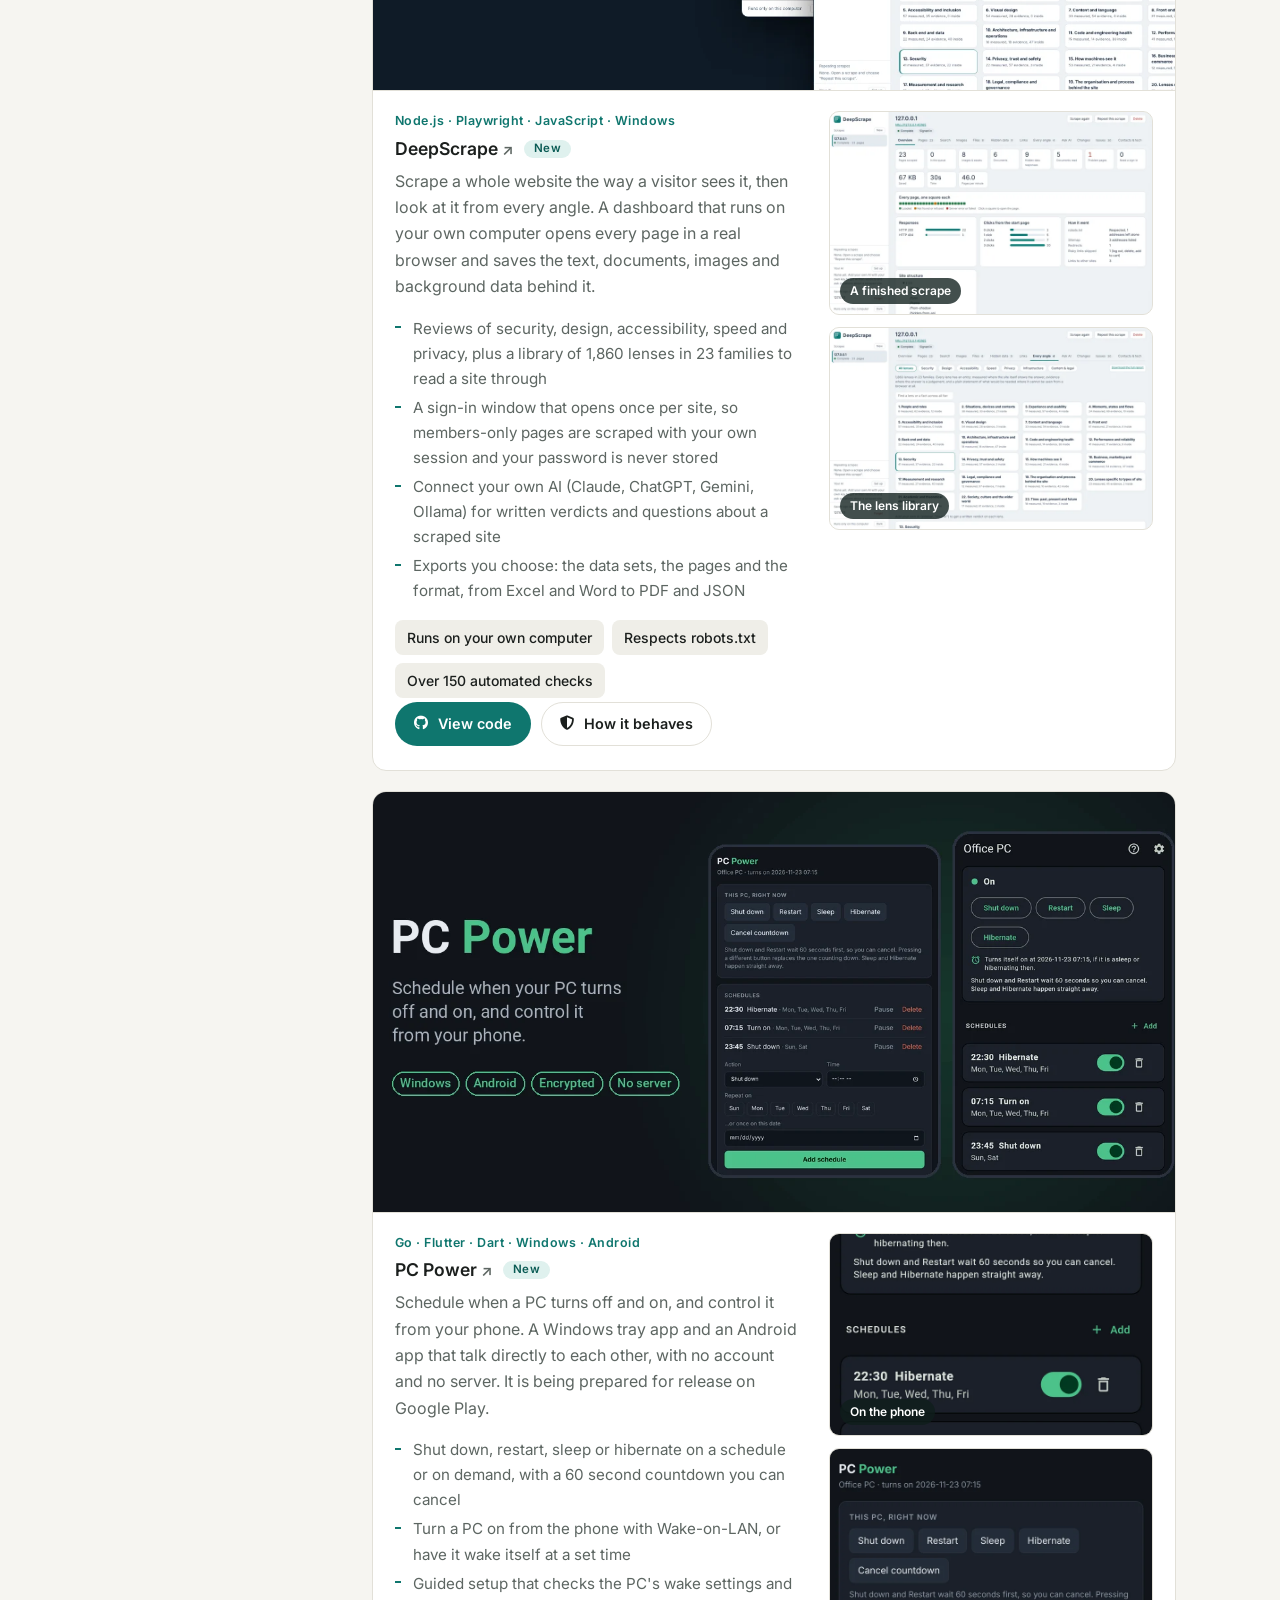
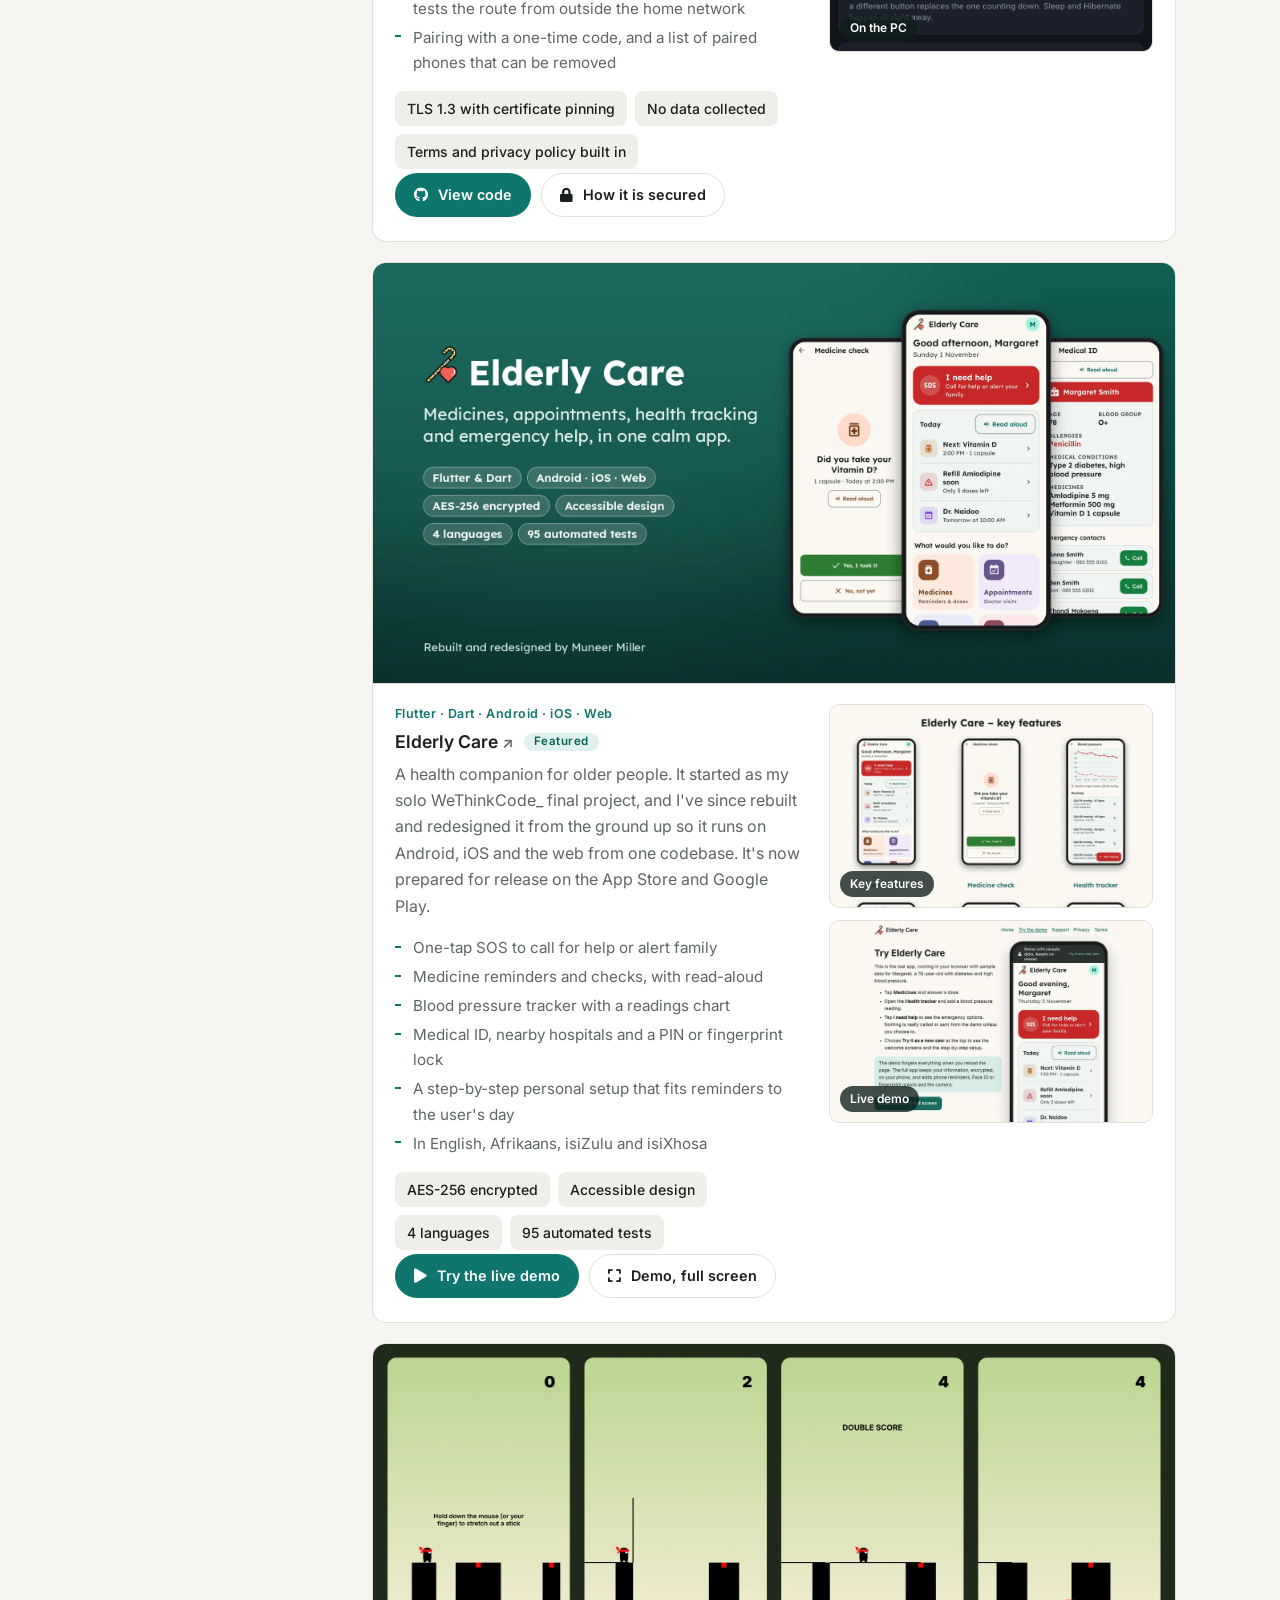
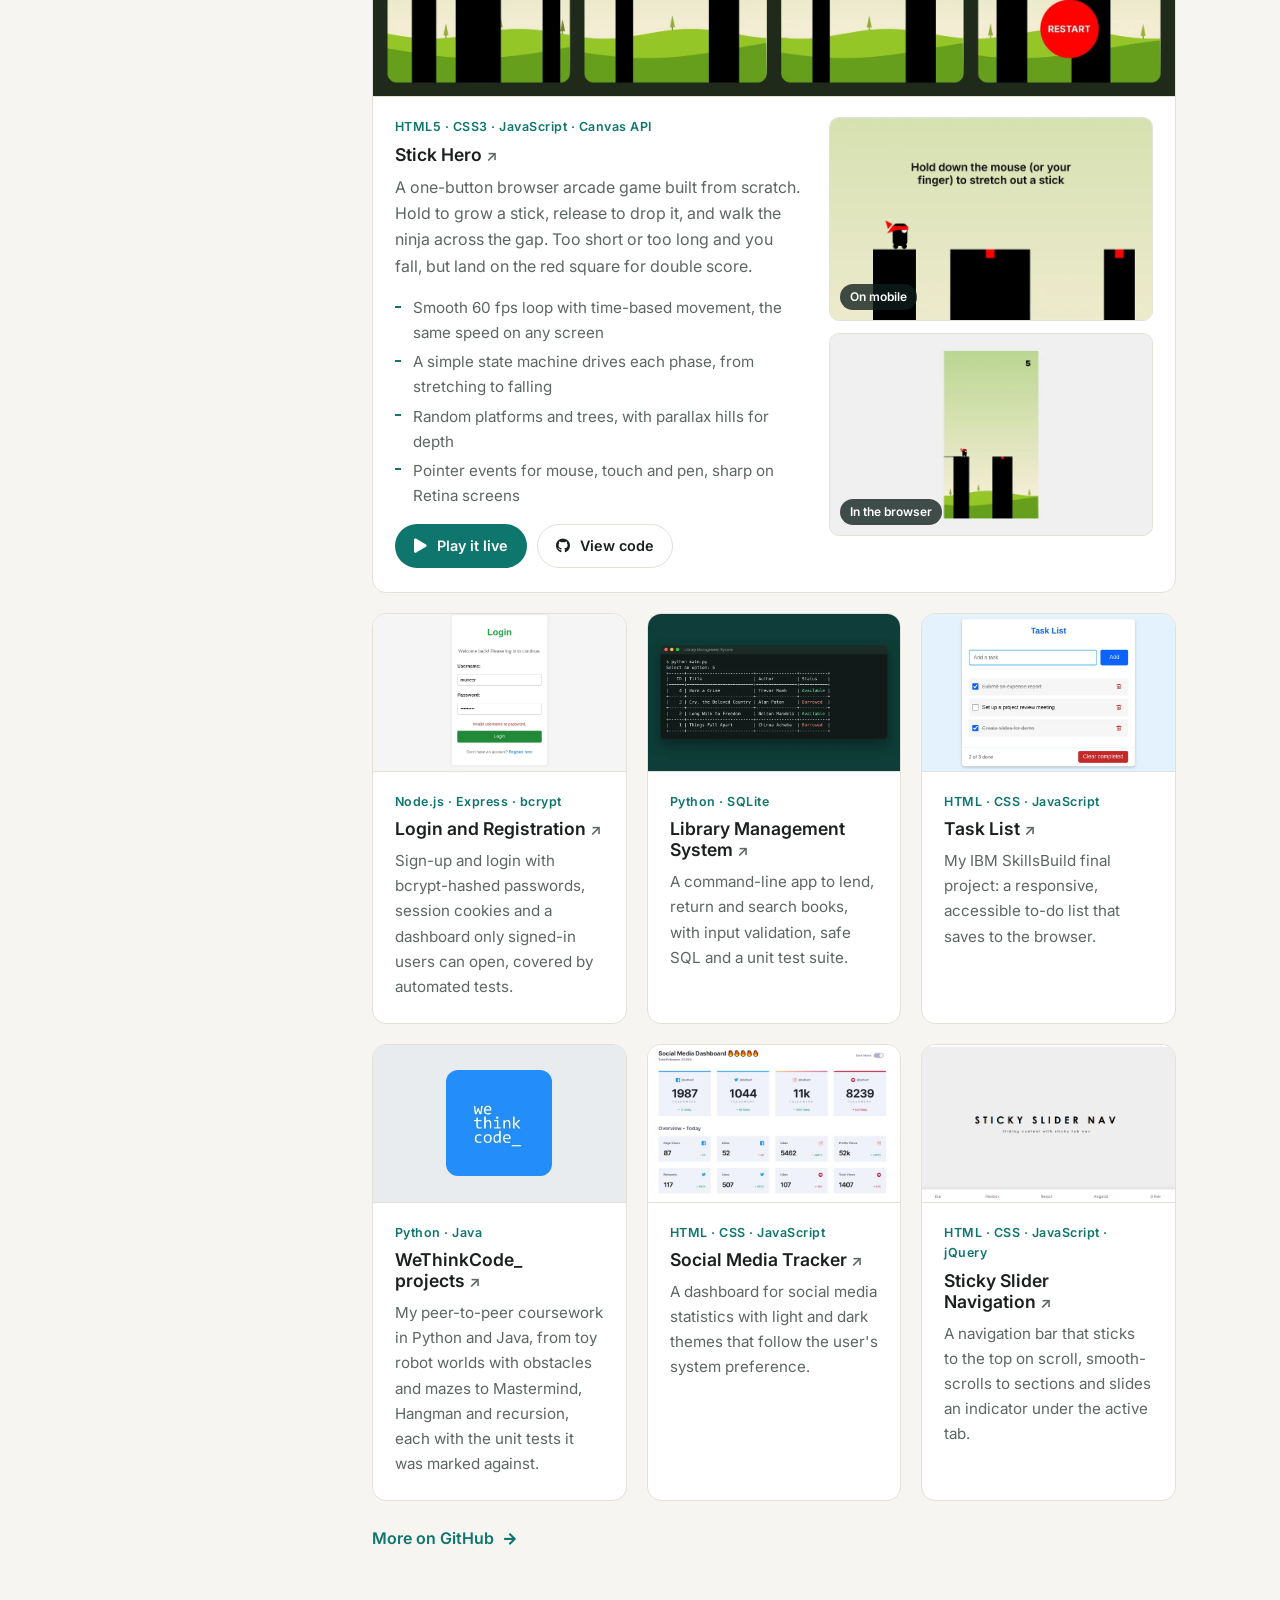
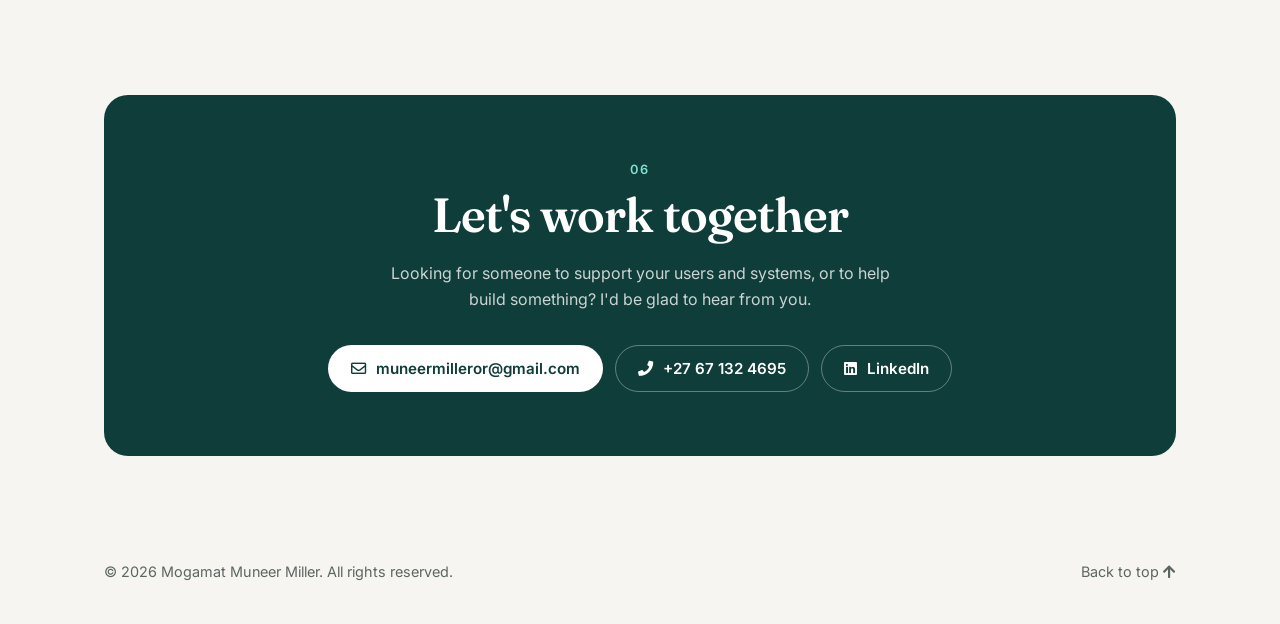
==== commit 521ec90f: "Add DeepScrape to the portfolio Co-Authored-By: Claude Fable 5.2 <noreply@anthropic.com> Claude-Sess" ====
--- a/index.html
+++ b/index.html
@@ -297,6 +297,43 @@
           </header>
           <div class="section-body">
             <article class="project project-featured reveal">
+              <a class="project-media featured-media" href="images/deepscrape-banner.webp" data-lightbox aria-label="View the DeepScrape overview image full size">
+                <img src="images/deepscrape-banner.webp" srcset="images/deepscrape-banner-thumb.webp 640w, images/deepscrape-banner.webp 1280w" sizes="(max-width: 960px) 100vw, 850px" width="1280" height="640" alt="DeepScrape: the dashboard showing a finished scrape and the lens library" loading="lazy">
+              </a>
+              <div class="project-body featured-body">
+                <div class="featured-text">
+                  <p class="project-stack">Node.js · Playwright · JavaScript · Windows</p>
+                  <h3><a href="https://github.com/MuneerMiller/deepscrape" target="_blank" rel="noopener noreferrer">DeepScrape</a> <span class="tag">New</span></h3>
+                  <p>Scrape a whole website the way a visitor sees it, then look at it from every angle. A dashboard that runs on your own computer opens every page in a real browser and saves the text, documents, images and background data behind it.</p>
+                  <ul class="feature-list">
+                    <li>Reviews of security, design, accessibility, speed and privacy, plus a library of 1,860 lenses in 23 families to read a site through</li>
+                    <li>A sign-in window that opens once per site, so members-only pages are scraped with your own session and your password is never stored</li>
+                    <li>Connect your own AI (Claude, ChatGPT, Gemini, Ollama) for written verdicts and questions about a scraped site</li>
+                    <li>Exports you choose: the data sets, the pages and the format, from Excel and Word to PDF and JSON</li>
+                  </ul>
+                  <ul class="chips">
+                    <li>Runs on your own computer</li>
+                    <li>Respects robots.txt</li>
+                    <li>Over 150 automated checks</li>
+                  </ul>
+                  <div class="project-actions">
+                    <a class="btn btn-primary btn-sm" href="https://github.com/MuneerMiller/deepscrape" target="_blank" rel="noopener noreferrer"><i class="fab fa-github" aria-hidden="true"></i> View code</a>
+                    <a class="btn btn-ghost btn-sm" href="https://github.com/MuneerMiller/deepscrape#use-it-responsibly" target="_blank" rel="noopener noreferrer"><i class="fas fa-shield-alt" aria-hidden="true"></i> How it behaves</a>
+                  </div>
+                </div>
+                <div class="gallery">
+                  <a href="images/deepscrape-overview.webp" data-lightbox data-caption="DeepScrape: a finished scrape, with one square per page">
+                    <img src="images/deepscrape-overview-thumb.webp" width="720" height="450" alt="The DeepScrape overview of a finished scrape with totals and one square per page" loading="lazy">
+                    <span>A finished scrape</span>
+                  </a>
+                  <a href="images/deepscrape-lenses.webp" data-lightbox data-caption="DeepScrape: the lens library, showing the security family">
+                    <img src="images/deepscrape-lenses-thumb.webp" width="720" height="450" alt="The DeepScrape lens library listing lens families and the security lenses" loading="lazy">
+                    <span>The lens library</span>
+                  </a>
+                </div>
+              </div>
+            </article>
+            <article class="project project-featured reveal">
               <a class="project-media featured-media" href="images/pc-power-banner.webp" data-lightbox aria-label="View the PC Power overview image full size">
                 <img src="images/pc-power-banner.webp" srcset="images/pc-power-banner-thumb.webp 640w, images/pc-power-banner.webp 1280w" sizes="(max-width: 960px) 100vw, 850px" width="1280" height="640" alt="PC Power: the Windows window and the Android app, both showing a PC's power buttons and schedules" loading="lazy">
               </a>
